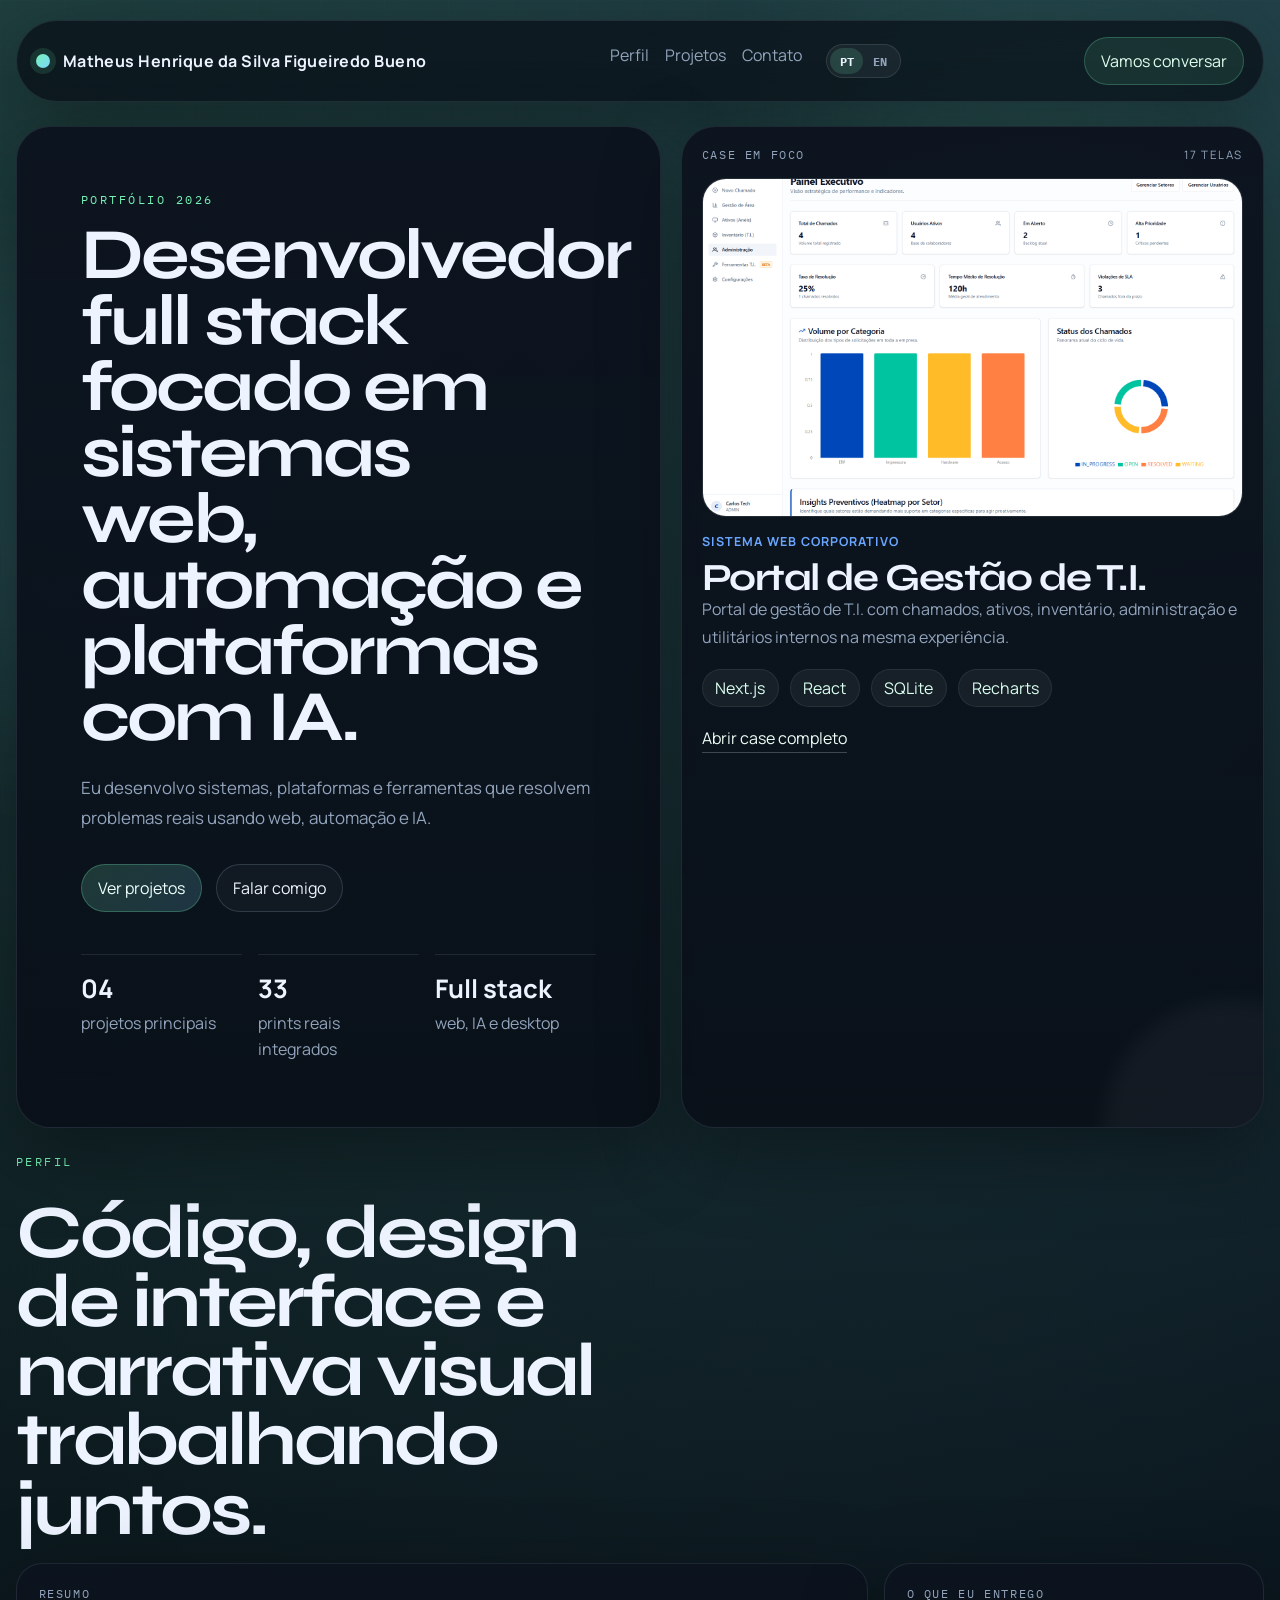
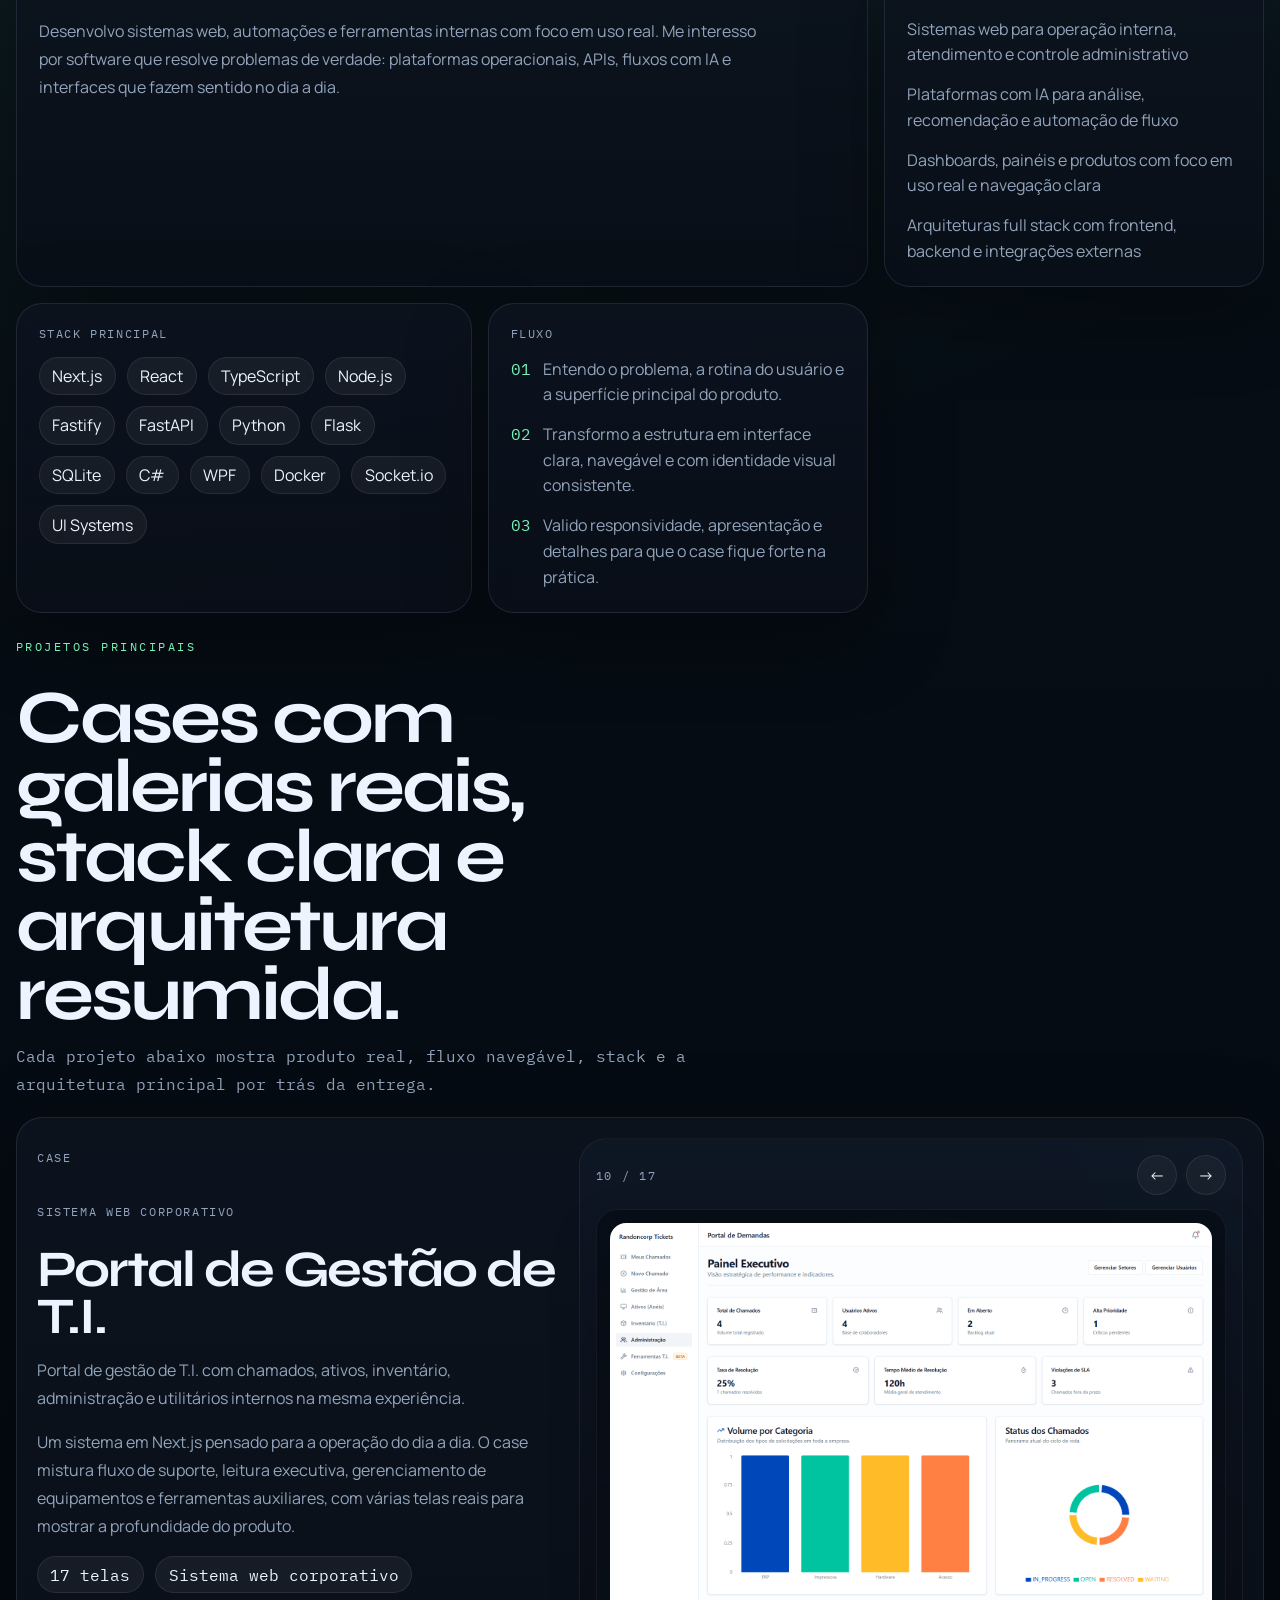
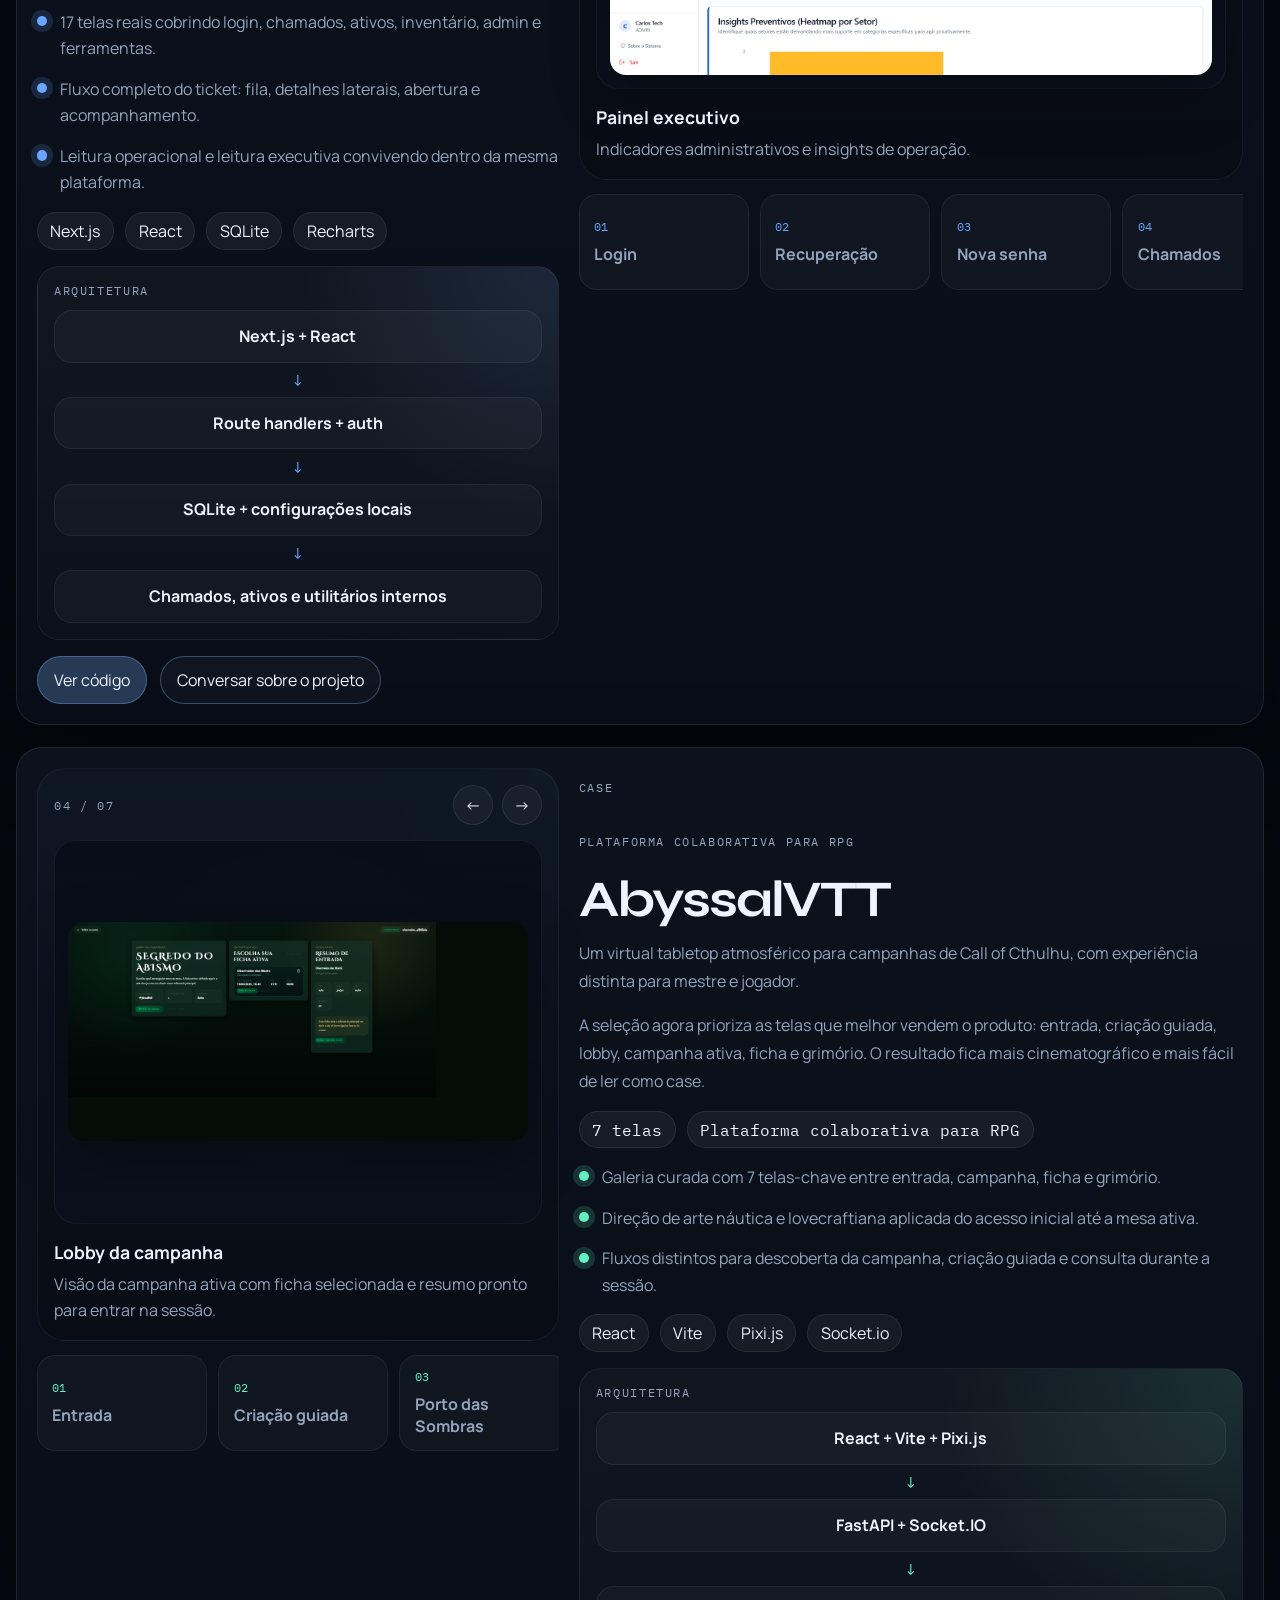
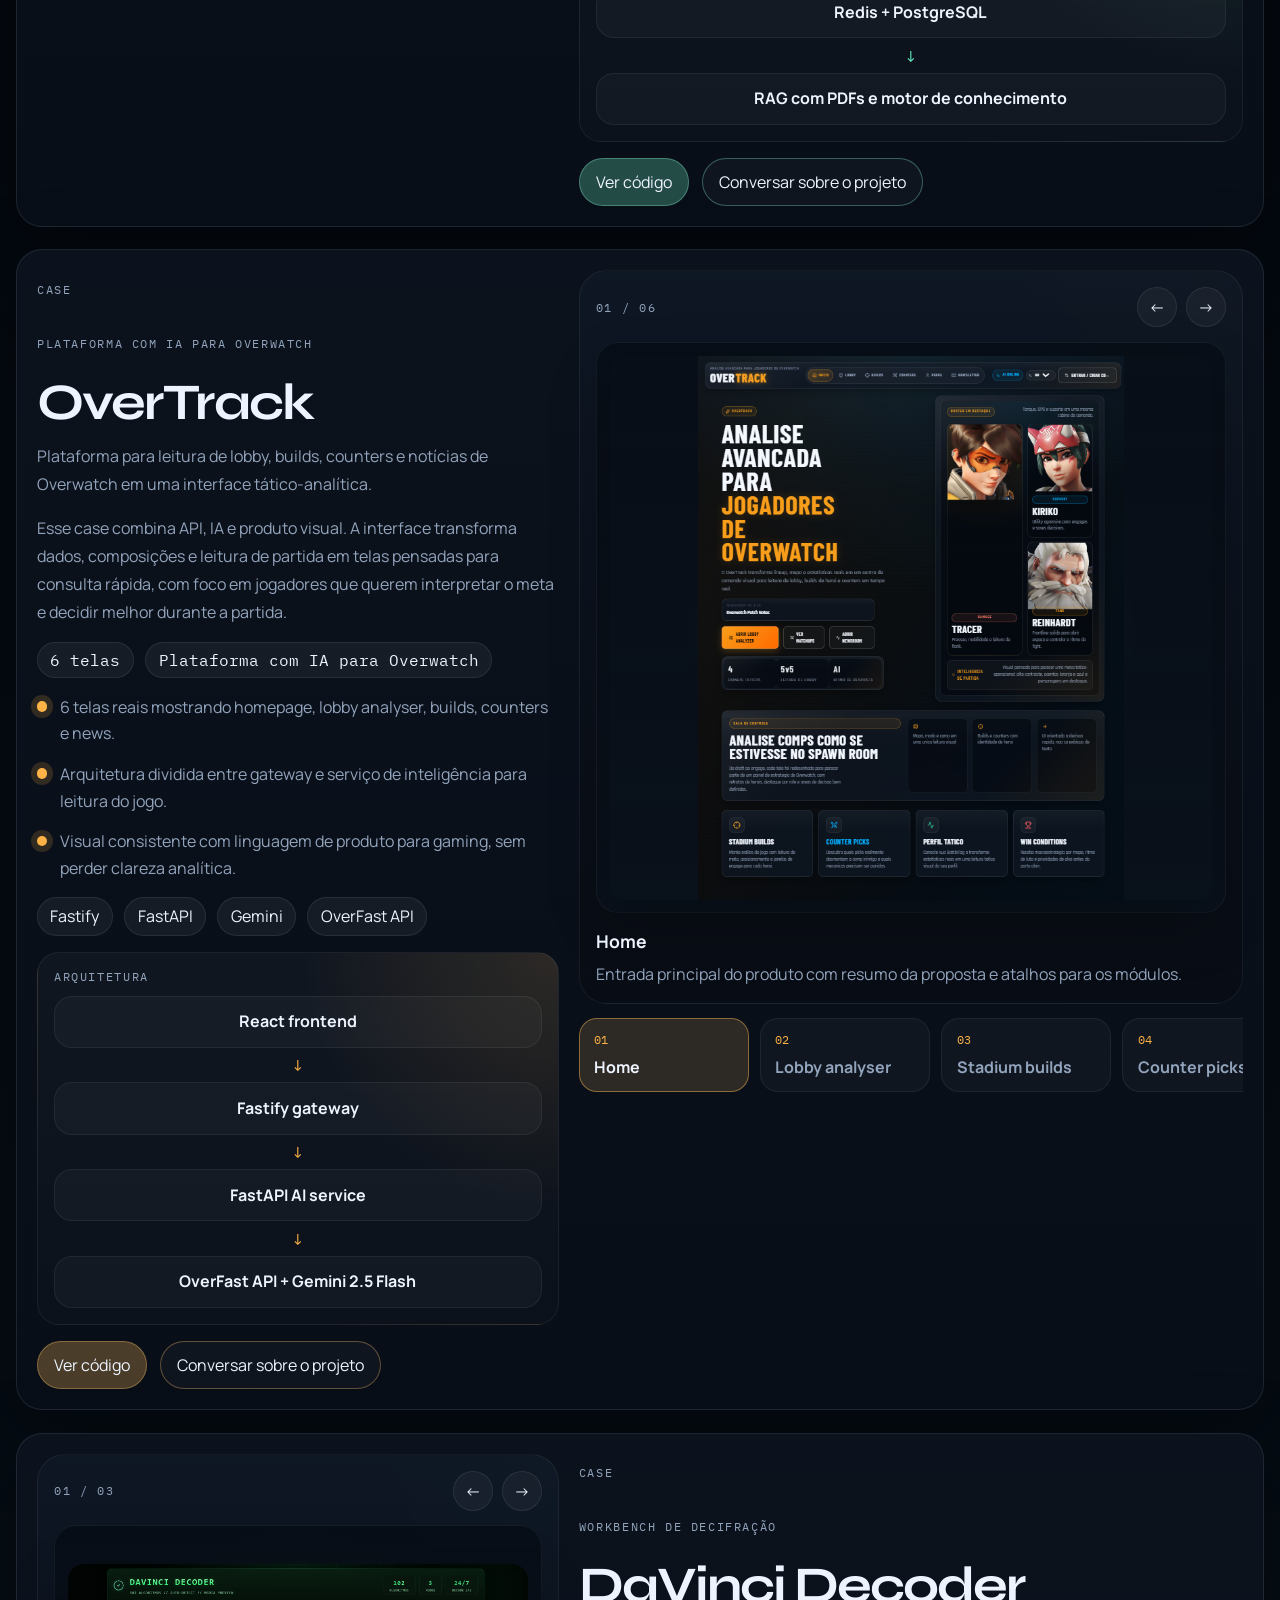
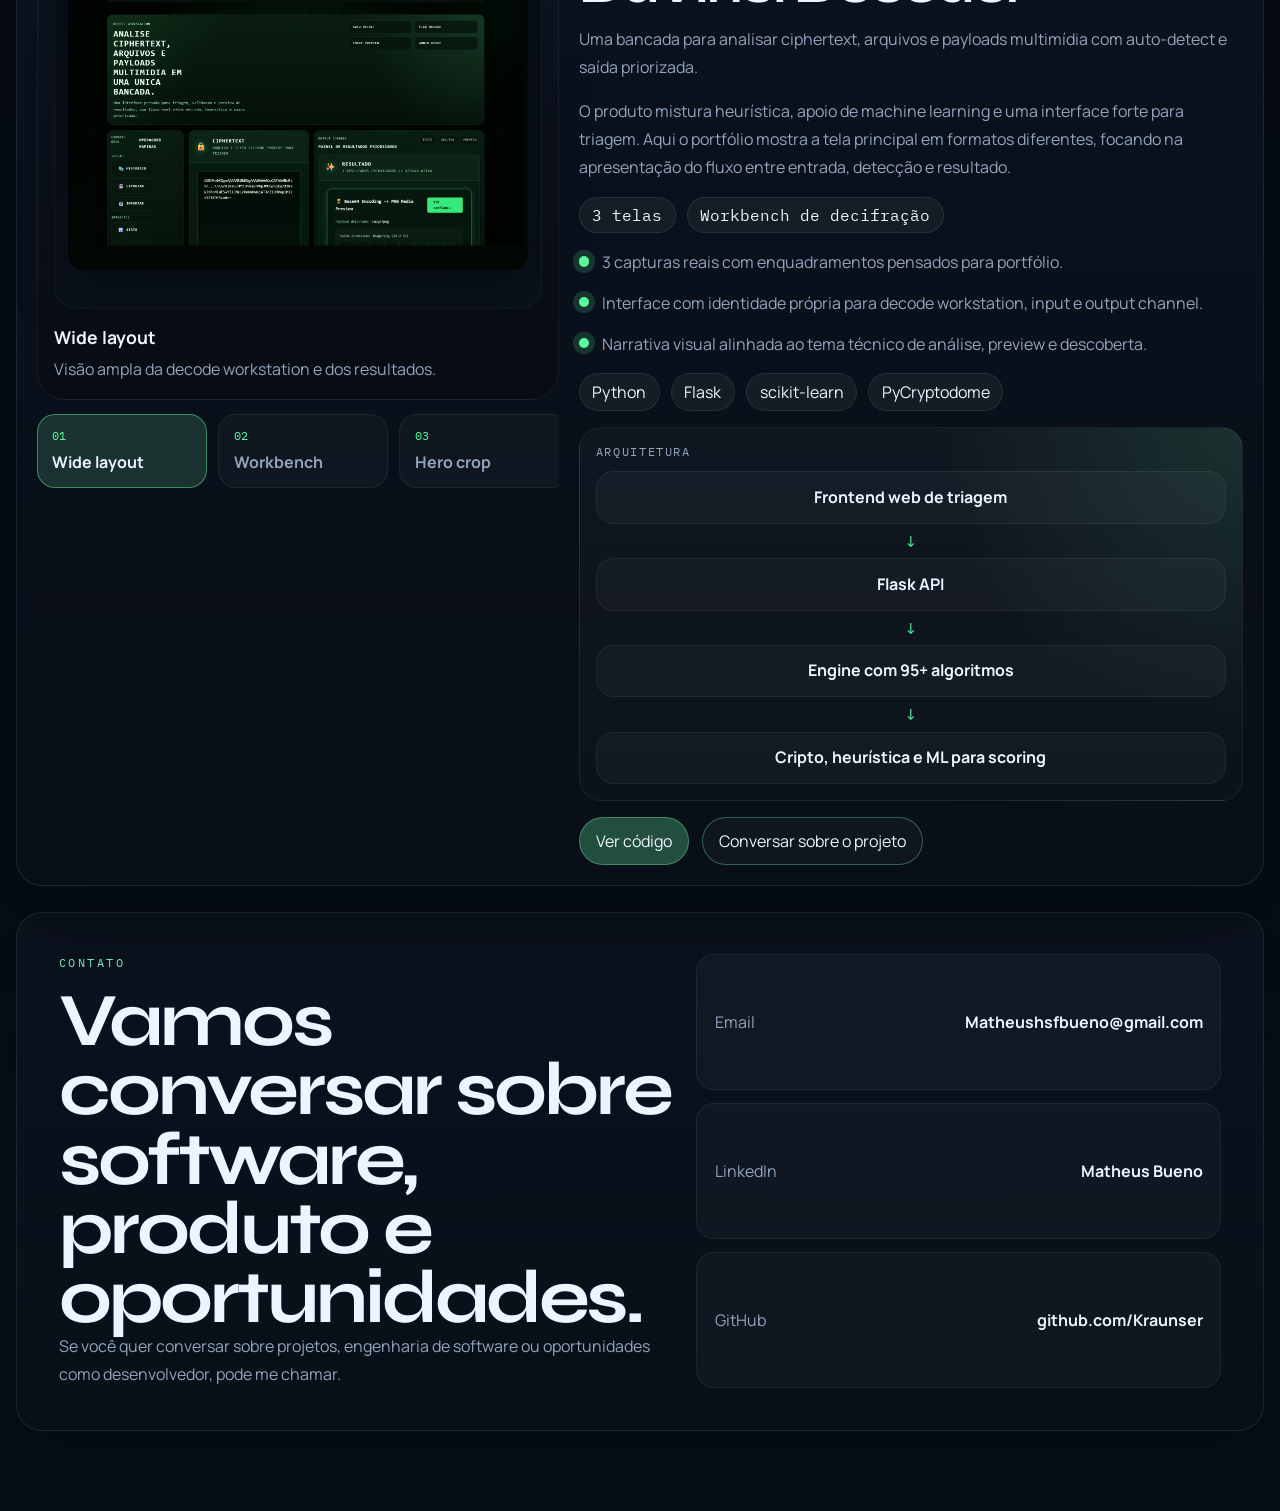
==== Portfólio_Matheus_Bueno.html @ 15218999 "Remove extra profile intro copy" ====
<!DOCTYPE html>
<html lang="pt-BR">

<head>
  <meta charset="UTF-8" />
  <meta name="viewport" content="width=device-width, initial-scale=1.0" />
  <title>Portfólio | Matheus Henrique da Silva Figueiredo Bueno</title>
  <meta name="description"
    content="Portfólio com projetos reais, galerias de produto e experiências em web, IA e desktop." />
  <link rel="icon" type="image/svg+xml" href="./favicon.svg" />
  <link rel="preconnect" href="https://fonts.googleapis.com" />
  <link rel="preconnect" href="https://fonts.gstatic.com" crossorigin />
  <link
    href="https://fonts.googleapis.com/css2?family=IBM+Plex+Mono:wght@400;500&family=Manrope:wght@400;500;600;700;800&family=Syne:wght@500;600;700;800&display=swap"
    rel="stylesheet" />
  <link rel="stylesheet" href="./styles.css" />
</head>

<body>
  <div class="bg-grid" aria-hidden="true"></div>
  <div class="glow glow-a" aria-hidden="true"></div>
  <div class="glow glow-b" aria-hidden="true"></div>

  <div class="page-shell">
    <header class="topbar">
      <a class="brand" href="#home">
        <span class="brand-dot"></span>
        <span data-field="name">Matheus Henrique da Silva Figueiredo Bueno</span>
      </a>

      <nav class="nav">
        <a href="#sobre" data-i18n="navProfile">Perfil</a>
        <a href="#projetos" data-i18n="navProjects">Projetos</a>
        <a href="#contato" data-i18n="navContact">Contato</a>
        <div class="lang-toggle">
          <button class="lang-btn is-active" data-lang="pt" onclick="setLanguage('pt')">PT</button>
          <button class="lang-btn" data-lang="en" onclick="setLanguage('en')">EN</button>
        </div>
      </nav>

      <a class="nav-cta" href="#contato" data-i18n="navCta">Vamos conversar</a>
    </header>

    <main id="home">
      <section class="hero">
        <div class="hero-copy reveal reveal-delay-1">
          <p class="eyebrow" data-i18n="heroEyebrow">Portfólio 2026</p>
          <h1 data-field="heroTitle">Desenvolvedor full stack focado em sistemas web, automação e plataformas com IA.</h1>
          <p class="hero-text" data-field="headline">
            Eu desenvolvo sistemas, plataformas e ferramentas que resolvem
            problemas reais usando web, automação e IA.
          </p>

          <div class="hero-actions">
            <a class="button button-primary" href="#projetos" data-i18n="btnViewProjects">Ver projetos</a>
            <a class="button button-secondary" href="#contato" data-i18n="btnContact">Falar comigo</a>
          </div>

          <ul class="hero-metrics" id="hero-metrics"></ul>
        </div>

        <aside class="hero-spotlight reveal reveal-delay-2" id="hero-spotlight">
          <div class="spotlight-head">
            <span class="spotlight-label" data-i18n="spotlightCase">Case em foco</span>
            <span class="spotlight-count" id="featured-count">00 telas</span>
          </div>

          <div class="spotlight-frame">
            <img id="featured-image" src="./assets/gestao-ti/10-admin-dashboard.png"
              alt="Preview do projeto em destaque" />
          </div>

          <p class="spotlight-category" id="featured-category">Sistema web</p>
          <h2 id="featured-title" data-i18n="featuredProject">Projeto em destaque</h2>
          <p class="spotlight-text" id="featured-description">
            Descrição do projeto em destaque.
          </p>

          <div class="featured-tags" id="featured-tags"></div>

          <a class="inline-link" id="featured-link" href="#projetos" data-i18n="openCase">
            Abrir case completo
          </a>
        </aside>
      </section>

      <section class="section" id="sobre">
        <div class="section-heading">
          <p class="eyebrow" data-i18n="profileEyebrow">Perfil</p>
          <h2 data-i18n="profileTitle">Código, design de interface e narrativa visual trabalhando juntos.</h2>
        </div>

        <div class="bento-grid">
          <article class="bento-card bento-story">
            <span class="bento-label" data-i18n="bentoSummary">Resumo</span>
            <p class="bento-text" data-field="about">
              Atuo entre desenvolvimento, design de interface e automação para
              transformar projetos em entregas mais sólidas e mais
              apresentáveis.
            </p>
          </article>

          <article class="bento-card">
            <span class="bento-label" data-i18n="bentoDeliver">O que eu entrego</span>
            <ul class="bento-list" id="services-list"></ul>
          </article>

          <article class="bento-card">
            <span class="bento-label" data-i18n="bentoStack">Stack principal</span>
            <div class="chip-cloud" id="skills-list"></div>
          </article>

          <article class="bento-card">
            <span class="bento-label" data-i18n="bentoFlow">Fluxo</span>
            <ol class="workflow-list" id="workflow-list"></ol>
          </article>
        </div>
      </section>

      <section class="section" id="projetos">
        <div class="section-heading">
          <p class="eyebrow" data-i18n="projectsEyebrow">Projetos principais</p>
          <h2 data-i18n="projectsTitle">Cases com galerias reais, stack clara e arquitetura resumida.</h2>
          <p class="section-intro" data-i18n="projectsIntro">
            Cada projeto abaixo mostra produto real, fluxo navegável, stack e
            a arquitetura principal por trás da entrega.
          </p>
        </div>

        <div class="case-list" id="case-studies"></div>
      </section>

      <section class="section" id="contato">
        <div class="contact-panel">
          <div class="contact-copy">
            <p class="eyebrow" data-i18n="contactEyebrow">Contato</p>
            <h2 data-i18n="contactTitle">Vamos conversar sobre software, produto e oportunidades.</h2>
            <p class="contact-text" data-i18n="contactIntro">
              Se você quer conversar sobre projetos, engenharia de software ou
              oportunidades como desenvolvedor, pode me chamar.
            </p>
          </div>

          <div class="contact-links" id="contact-list"></div>
        </div>
      </section>
    </main>
  </div>

  <script src="./script.js"></script>
</body>

</html>
---- styles.css ----
:root {
  --bg: #07111a;
  --surface: rgba(11, 18, 28, 0.84);
  --surface-strong: rgba(14, 24, 36, 0.96);
  --line: rgba(153, 176, 204, 0.14);
  --line-strong: rgba(153, 176, 204, 0.22);
  --text: #edf4ff;
  --muted: #92a4bc;
  --accent: #77f2b6;
  --accent-2: #7ad6ff;
  --shadow: 0 24px 80px rgba(0, 0, 0, 0.34);
  --radius-xl: 34px;
  --radius-lg: 26px;
}

* {
  box-sizing: border-box;
}

html {
  scroll-behavior: smooth;
}

body {
  margin: 0;
  min-height: 100vh;
  background:
    radial-gradient(circle at top left, rgba(119, 242, 182, 0.16), transparent 28%),
    radial-gradient(circle at 100% 0%, rgba(122, 214, 255, 0.16), transparent 24%),
    linear-gradient(180deg, #07111a 0%, #04080e 54%, #061018 100%);
  color: var(--text);
  font-family: "Manrope", sans-serif;
}

body::before {
  content: "";
  position: fixed;
  inset: 0;
  background:
    linear-gradient(rgba(255, 255, 255, 0.02) 1px, transparent 1px),
    linear-gradient(90deg, rgba(255, 255, 255, 0.02) 1px, transparent 1px);
  background-size: 64px 64px;
  mask-image: linear-gradient(180deg, rgba(0, 0, 0, 0.5), transparent 92%);
  pointer-events: none;
  z-index: 0;
}

.bg-grid,
.glow {
  position: fixed;
  pointer-events: none;
  z-index: 0;
}

.glow {
  width: 26rem;
  height: 26rem;
  filter: blur(90px);
  opacity: 0.4;
}

.glow-a {
  top: 2rem;
  right: 2rem;
  background: rgba(119, 242, 182, 0.28);
}

.glow-b {
  left: -6rem;
  bottom: 12rem;
  background: rgba(122, 214, 255, 0.22);
}

a {
  color: inherit;
  text-decoration: none;
}

button {
  font: inherit;
}

.page-shell {
  position: relative;
  z-index: 1;
  width: min(1280px, calc(100% - 2rem));
  margin: 0 auto;
  padding: 1.25rem 0 5rem;
}

.topbar {
  position: sticky;
  top: 1rem;
  display: flex;
  align-items: center;
  justify-content: space-between;
  gap: 1rem;
  padding: 1rem 1.2rem;
  margin-bottom: 1.5rem;
  border: 1px solid var(--line);
  background: rgba(7, 13, 22, 0.72);
  backdrop-filter: blur(18px);
  border-radius: 999px;
  box-shadow: var(--shadow);
}

.brand {
  display: inline-flex;
  align-items: center;
  gap: 0.8rem;
  font-weight: 700;
  letter-spacing: 0.03em;
}

.brand-dot {
  width: 0.85rem;
  height: 0.85rem;
  border-radius: 999px;
  background: linear-gradient(135deg, var(--accent), var(--accent-2));
  box-shadow: 0 0 0 6px rgba(119, 242, 182, 0.12);
}

.nav {
  display: flex;
  gap: 1rem;
  color: var(--muted);
}

.nav a,
.nav-cta,
.button,
.inline-link,
.gallery-thumb,
.gallery-control,
.case-link {
  transition: transform 180ms ease, border-color 180ms ease, background 180ms ease, color 180ms ease;
}

.nav a:hover,
.nav-cta:hover,
.button:hover,
.inline-link:hover,
.gallery-thumb:hover,
.case-link:hover {
  transform: translateY(-1px);
}

.nav a:hover {
  color: var(--text);
}

.nav-cta,
.button,
.case-link {
  display: inline-flex;
  align-items: center;
  justify-content: center;
  min-height: 3rem;
  padding: 0 1rem;
  border-radius: 999px;
}

.nav-cta {
  border: 1px solid rgba(119, 242, 182, 0.24);
  background: rgba(119, 242, 182, 0.1);
  color: #dfffee;
}

.hero {
  display: grid;
  grid-template-columns: minmax(0, 1.05fr) minmax(320px, 0.95fr);
  gap: 1.25rem;
  align-items: stretch;
}

.hero-copy,
.hero-spotlight,
.bento-card,
.case-study,
.lab-card,
.contact-panel {
  border: 1px solid var(--line);
  background: linear-gradient(180deg, rgba(12, 19, 30, 0.96), rgba(9, 15, 24, 0.92));
  box-shadow: var(--shadow);
}

.hero-copy {
  padding: clamp(2rem, 5vw, 4rem);
  border-radius: var(--radius-xl);
}

.eyebrow,
.bento-label,
.case-kicker,
.spotlight-label,
.section-intro,
.gallery-thumb-index,
.gallery-counter,
.gallery-chip,
.project-meta {
  font-family: "IBM Plex Mono", monospace;
}

.eyebrow {
  margin: 0 0 1rem;
  color: var(--accent);
  font-size: 0.78rem;
  letter-spacing: 0.2em;
  text-transform: uppercase;
}

.hero h1,
.section-heading h2,
.contact-copy h2,
.case-copy h3,
.hero-spotlight h2,
.lab-card h3 {
  margin: 0;
  font-family: "Syne", sans-serif;
  letter-spacing: -0.04em;
  line-height: 0.92;
}

.hero h1 {
  max-width: 12ch;
  font-size: clamp(2.9rem, 5.6vw, 4.6rem);
}

.hero-text,
.section-intro,
.bento-text,
.case-description,
.case-summary,
.lab-card p,
.contact-text,
.spotlight-text {
  color: var(--muted);
  line-height: 1.75;
}

.hero-text {
  max-width: 44rem;
  margin: 1.4rem 0 0;
  font-size: 1.06rem;
}

.hero-actions {
  display: flex;
  flex-wrap: wrap;
  gap: 0.9rem;
  margin-top: 2rem;
}

.button-primary {
  background: linear-gradient(135deg, rgba(119, 242, 182, 0.18), rgba(122, 214, 255, 0.18));
  border: 1px solid rgba(119, 242, 182, 0.26);
  color: #effffc;
}

.button-secondary {
  border: 1px solid var(--line-strong);
  background: rgba(255, 255, 255, 0.03);
  color: var(--text);
}

.hero-metrics {
  display: grid;
  grid-template-columns: repeat(3, minmax(0, 1fr));
  gap: 1rem;
  list-style: none;
  margin: 2.6rem 0 0;
  padding: 0;
}

.hero-metrics li {
  padding: 1rem 0 0;
  border-top: 1px solid var(--line);
}

.hero-metrics strong {
  display: block;
  margin-bottom: 0.35rem;
  font-size: 1.6rem;
}

.hero-metrics span {
  color: var(--muted);
  line-height: 1.6;
}

.hero-spotlight {
  position: relative;
  overflow: hidden;
  padding: 1.25rem;
  border-radius: var(--radius-xl);
  --project-accent: var(--accent);
}

.hero-spotlight::after {
  content: "";
  position: absolute;
  inset: auto -6rem -8rem auto;
  width: 16rem;
  height: 16rem;
  border-radius: 50%;
  background: rgba(255, 255, 255, 0.04);
  filter: blur(10px);
  pointer-events: none;
}

.spotlight-head,
.gallery-toolbar {
  display: flex;
  justify-content: space-between;
  gap: 1rem;
  align-items: center;
}

.spotlight-head {
  margin-bottom: 1rem;
}

.spotlight-label,
.spotlight-count,
.bento-label,
.case-kicker,
.gallery-counter,
.project-meta {
  color: var(--muted);
  font-size: 0.72rem;
  letter-spacing: 0.14em;
  text-transform: uppercase;
}

.spotlight-frame,
.lab-media {
  overflow: hidden;
  border-radius: 24px;
  border: 1px solid rgba(255, 255, 255, 0.08);
  background: rgba(255, 255, 255, 0.03);
}

.spotlight-frame img,
.lab-media img {
  display: block;
  width: 100%;
}

.spotlight-frame img {
  aspect-ratio: 16 / 10;
  object-fit: cover;
}

.spotlight-category {
  margin: 1rem 0 0.6rem;
  color: var(--project-accent);
  font-size: 0.78rem;
  font-weight: 700;
  text-transform: uppercase;
  letter-spacing: 0.08em;
}

.hero-spotlight h2 {
  font-size: clamp(1.9rem, 3vw, 3rem);
}

.spotlight-text,
.contact-text,
.section-intro,
.case-summary,
.case-description {
  margin: 0;
}

.featured-tags,
.chip-cloud,
.case-meta-row {
  display: flex;
  flex-wrap: wrap;
  gap: 0.7rem;
}

.featured-tags {
  margin-top: 1.1rem;
}

.tag,
.chip,
.gallery-chip {
  display: inline-flex;
  align-items: center;
  min-height: 2rem;
  padding: 0.45rem 0.78rem;
  border-radius: 999px;
  border: 1px solid rgba(255, 255, 255, 0.08);
  background: rgba(255, 255, 255, 0.05);
}

.tag {
  color: #d9fff0;
}

.chip,
.gallery-chip {
  color: var(--text);
}

.inline-link {
  display: inline-flex;
  margin-top: 1.25rem;
  color: #ecfff7;
  border-bottom: 1px solid rgba(255, 255, 255, 0.22);
  padding-bottom: 0.18rem;
}

.section {
  margin-top: 1.6rem;
}

.section-heading {
  display: grid;
  gap: 0.8rem;
  margin-bottom: 1.2rem;
}

.section-heading h2,
.contact-copy h2 {
  max-width: 12ch;
  font-size: clamp(2.6rem, 6vw, 4.7rem);
}

.section-intro {
  max-width: 48rem;
}

.bento-grid {
  display: grid;
  grid-template-columns: 1.2fr 1fr 1fr;
  gap: 1rem;
}

.bento-card,
.case-study,
.lab-card,
.contact-panel {
  border-radius: var(--radius-lg);
}

.bento-card {
  padding: 1.35rem;
}

.bento-story {
  grid-column: span 2;
}

.bento-label {
  display: block;
  margin-bottom: 1rem;
}

.bento-text {
  max-width: 46rem;
}

.bento-list,
.workflow-list,
.case-highlights {
  margin: 0;
  padding: 0;
  list-style: none;
}

.bento-list,
.workflow-list {
  display: grid;
  gap: 0.9rem;
}

.bento-list li,
.workflow-list li {
  color: var(--muted);
  line-height: 1.6;
}

.workflow-list {
  counter-reset: flow;
}

.workflow-list li {
  display: grid;
  grid-template-columns: auto 1fr;
  gap: 0.8rem;
}

.workflow-list li::before {
  counter-increment: flow;
  content: "0" counter(flow);
  color: var(--accent);
  font-family: "IBM Plex Mono", monospace;
}

.case-list {
  display: grid;
  gap: 1.4rem;
}

.case-study {
  display: grid;
  grid-template-columns: minmax(0, 0.88fr) minmax(0, 1.12fr);
  gap: 1.25rem;
  padding: 1.25rem;
  --project-accent: var(--accent);
}

.case-study.is-inverted .case-copy {
  order: 2;
}

.case-study.is-inverted .gallery-shell {
  order: 1;
}

.case-copy {
  display: flex;
  flex-direction: column;
  gap: 1rem;
  min-width: 0;
}

.case-copy h3 {
  font-size: clamp(2rem, 4vw, 3.2rem);
}

.case-highlights {
  display: grid;
  gap: 0.9rem;
}

.case-highlights li {
  display: grid;
  grid-template-columns: auto 1fr;
  gap: 0.8rem;
  color: var(--muted);
  line-height: 1.65;
}

.case-highlights li::before {
  content: "";
  width: 0.65rem;
  height: 0.65rem;
  margin-top: 0.45rem;
  border-radius: 999px;
  background: var(--project-accent);
  box-shadow: 0 0 0 6px color-mix(in srgb, var(--project-accent) 16%, transparent);
}

.case-actions {
  display: flex;
  flex-wrap: wrap;
  gap: 0.8rem;
  margin-top: auto;
}

.case-link {
  border: 1px solid color-mix(in srgb, var(--project-accent) 26%, rgba(255, 255, 255, 0.1));
  color: var(--text);
}

.case-link-primary {
  background: color-mix(in srgb, var(--project-accent) 24%, rgba(255, 255, 255, 0.04));
}

.case-link-secondary {
  background: rgba(255, 255, 255, 0.03);
}

.architecture-block {
  display: grid;
  gap: 0.75rem;
  padding: 1rem;
  border-radius: 22px;
  border: 1px solid rgba(255, 255, 255, 0.06);
  background:
    linear-gradient(180deg, rgba(255, 255, 255, 0.03), rgba(255, 255, 255, 0.015)),
    radial-gradient(circle at top right, color-mix(in srgb, var(--project-accent) 12%, transparent), transparent 40%);
}

.architecture-label {
  margin: 0;
  color: var(--muted);
  font-family: "IBM Plex Mono", monospace;
  font-size: 0.72rem;
  letter-spacing: 0.14em;
  text-transform: uppercase;
}

.architecture-flow {
  display: grid;
  gap: 0.45rem;
}

.architecture-node,
.architecture-arrow {
  display: flex;
  align-items: center;
  justify-content: center;
}

.architecture-node {
  min-height: 3.25rem;
  padding: 0.85rem 1rem;
  border-radius: 18px;
  border: 1px solid rgba(255, 255, 255, 0.06);
  background: rgba(255, 255, 255, 0.03);
  text-align: center;
  font-weight: 700;
  line-height: 1.45;
}

.architecture-arrow {
  color: var(--project-accent);
  font-family: "IBM Plex Mono", monospace;
  font-size: 1rem;
}

.gallery-stage {
  padding: 1rem;
  border-radius: 28px;
  border: 1px solid rgba(255, 255, 255, 0.06);
  background:
    linear-gradient(180deg, rgba(15, 24, 37, 0.95), rgba(8, 12, 20, 0.98)),
    radial-gradient(circle at top right, color-mix(in srgb, var(--project-accent) 14%, transparent), transparent 30%);
}

.gallery-controls {
  display: inline-flex;
  gap: 0.55rem;
}

.gallery-control {
  display: inline-flex;
  align-items: center;
  justify-content: center;
  width: 2.5rem;
  height: 2.5rem;
  border: 1px solid rgba(255, 255, 255, 0.08);
  border-radius: 999px;
  background: rgba(255, 255, 255, 0.04);
  color: var(--text);
  cursor: pointer;
}

.gallery-toolbar {
  margin-bottom: 0.9rem;
}

.gallery-canvas {
  display: flex;
  align-items: center;
  justify-content: center;
  min-height: 24rem;
  padding: 0.8rem;
  border-radius: 22px;
  border: 1px solid rgba(255, 255, 255, 0.05);
  background:
    linear-gradient(180deg, rgba(6, 12, 20, 0.72), rgba(10, 18, 28, 0.9)),
    radial-gradient(circle at center, rgba(255, 255, 255, 0.04), transparent 70%);
}

.gallery-image {
  width: 100%;
  max-height: 34rem;
  object-fit: contain;
  border-radius: 16px;
  box-shadow: 0 20px 60px rgba(0, 0, 0, 0.26);
}

.gallery-caption {
  display: grid;
  gap: 0.45rem;
  padding-top: 1rem;
}

.gallery-title {
  font-size: 1.1rem;
}

.gallery-note {
  margin: 0;
  color: var(--muted);
  line-height: 1.65;
}

.gallery-strip {
  display: flex;
  gap: 0.7rem;
  overflow-x: auto;
  padding-top: 0.9rem;
  scrollbar-width: thin;
  scrollbar-color: rgba(255, 255, 255, 0.22) transparent;
}

.gallery-strip::-webkit-scrollbar {
  height: 8px;
}

.gallery-strip::-webkit-scrollbar-thumb {
  background: rgba(255, 255, 255, 0.2);
  border-radius: 999px;
}

.gallery-thumb {
  min-width: 170px;
  padding: 0.8rem 0.9rem;
  border-radius: 18px;
  border: 1px solid rgba(255, 255, 255, 0.06);
  background: rgba(255, 255, 255, 0.03);
  color: var(--muted);
  text-align: left;
  cursor: pointer;
}

.gallery-thumb.is-active {
  border-color: color-mix(in srgb, var(--project-accent) 40%, rgba(255, 255, 255, 0.08));
  background: color-mix(in srgb, var(--project-accent) 12%, rgba(255, 255, 255, 0.03));
  color: var(--text);
}

.gallery-thumb-index {
  display: block;
  margin-bottom: 0.55rem;
  color: var(--project-accent);
  font-size: 0.72rem;
}

.gallery-thumb-label {
  display: block;
  font-weight: 700;
  line-height: 1.4;
}

.lab-grid {
  display: grid;
  grid-template-columns: minmax(0, 1fr);
  gap: 1rem;
}

.lab-card {
  display: grid;
  gap: 1rem;
  padding: 1.15rem;
  --project-accent: var(--accent);
}

.lab-media img {
  aspect-ratio: 16 / 9;
  object-fit: cover;
}

.lab-card h3 {
  font-size: 1.8rem;
}

.lab-card p {
  margin: 0;
}

.contact-panel {
  display: grid;
  grid-template-columns: minmax(0, 1fr) minmax(300px, 0.85fr);
  gap: 1.2rem;
  padding: clamp(1.4rem, 4vw, 2.6rem);
}

.contact-links {
  display: grid;
  gap: 0.8rem;
}

.contact-link {
  display: flex;
  justify-content: space-between;
  gap: 1rem;
  align-items: center;
  padding: 1rem 1.1rem;
  border-radius: 18px;
  border: 1px solid rgba(255, 255, 255, 0.06);
  background: rgba(255, 255, 255, 0.03);
}

.contact-link span {
  color: var(--muted);
}

.reveal {
  opacity: 0;
  transform: translateY(26px);
  animation: reveal-up 720ms ease forwards;
}

.reveal-delay-1 {
  animation-delay: 80ms;
}

.reveal-delay-2 {
  animation-delay: 160ms;
}

.reveal-delay-3 {
  animation-delay: 240ms;
}

@keyframes reveal-up {
  to {
    opacity: 1;
    transform: translateY(0);
  }
}

@media (max-width: 1120px) {
  .hero,
  .case-study,
  .contact-panel {
    grid-template-columns: 1fr;
  }

  .case-study.is-inverted .case-copy,
  .case-study.is-inverted .gallery-shell {
    order: initial;
  }

  .bento-grid {
    grid-template-columns: 1fr 1fr;
  }

  .bento-story {
    grid-column: span 2;
  }

  .lab-grid {
    grid-template-columns: 1fr;
  }
}

@media (max-width: 760px) {
  .page-shell {
    width: min(100% - 1rem, 1280px);
  }

  .topbar {
    position: static;
    flex-direction: column;
    align-items: flex-start;
    border-radius: 28px;
  }

  .nav {
    flex-wrap: wrap;
  }

  .nav-cta {
    width: 100%;
  }

  .hero h1 {
    font-size: clamp(2rem, 12.5vw, 4.8rem);
  }

  .hero-metrics,
  .bento-grid {
    grid-template-columns: 1fr;
  }

  .bento-story {
    grid-column: span 1;
  }

  .section-heading h2,
  .contact-copy h2 {
    max-width: 100%;
  }

  .gallery-canvas {
    min-height: 18rem;
  }

  .gallery-thumb {
    min-width: 150px;
  }
}

.lang-toggle {
  display: inline-flex;
  align-items: center;
  background: rgba(255, 255, 255, 0.05);
  border-radius: 999px;
  padding: 0.2rem;
  border: 1px solid rgba(255, 255, 255, 0.1);
  margin-left: 0.5rem;
}

.lang-btn {
  background: transparent;
  color: var(--muted);
  border: none;
  border-radius: 999px;
  padding: 0.35rem 0.6rem;
  font-size: 0.75rem;
  font-weight: 700;
  cursor: pointer;
  transition: all 180ms ease;
  font-family: "IBM Plex Mono", monospace;
}

.lang-btn.is-active {
  background: color-mix(in srgb, var(--accent) 15%, transparent);
  color: var(--text);
}

.lang-btn:hover:not(.is-active) {
  color: #fff;
}
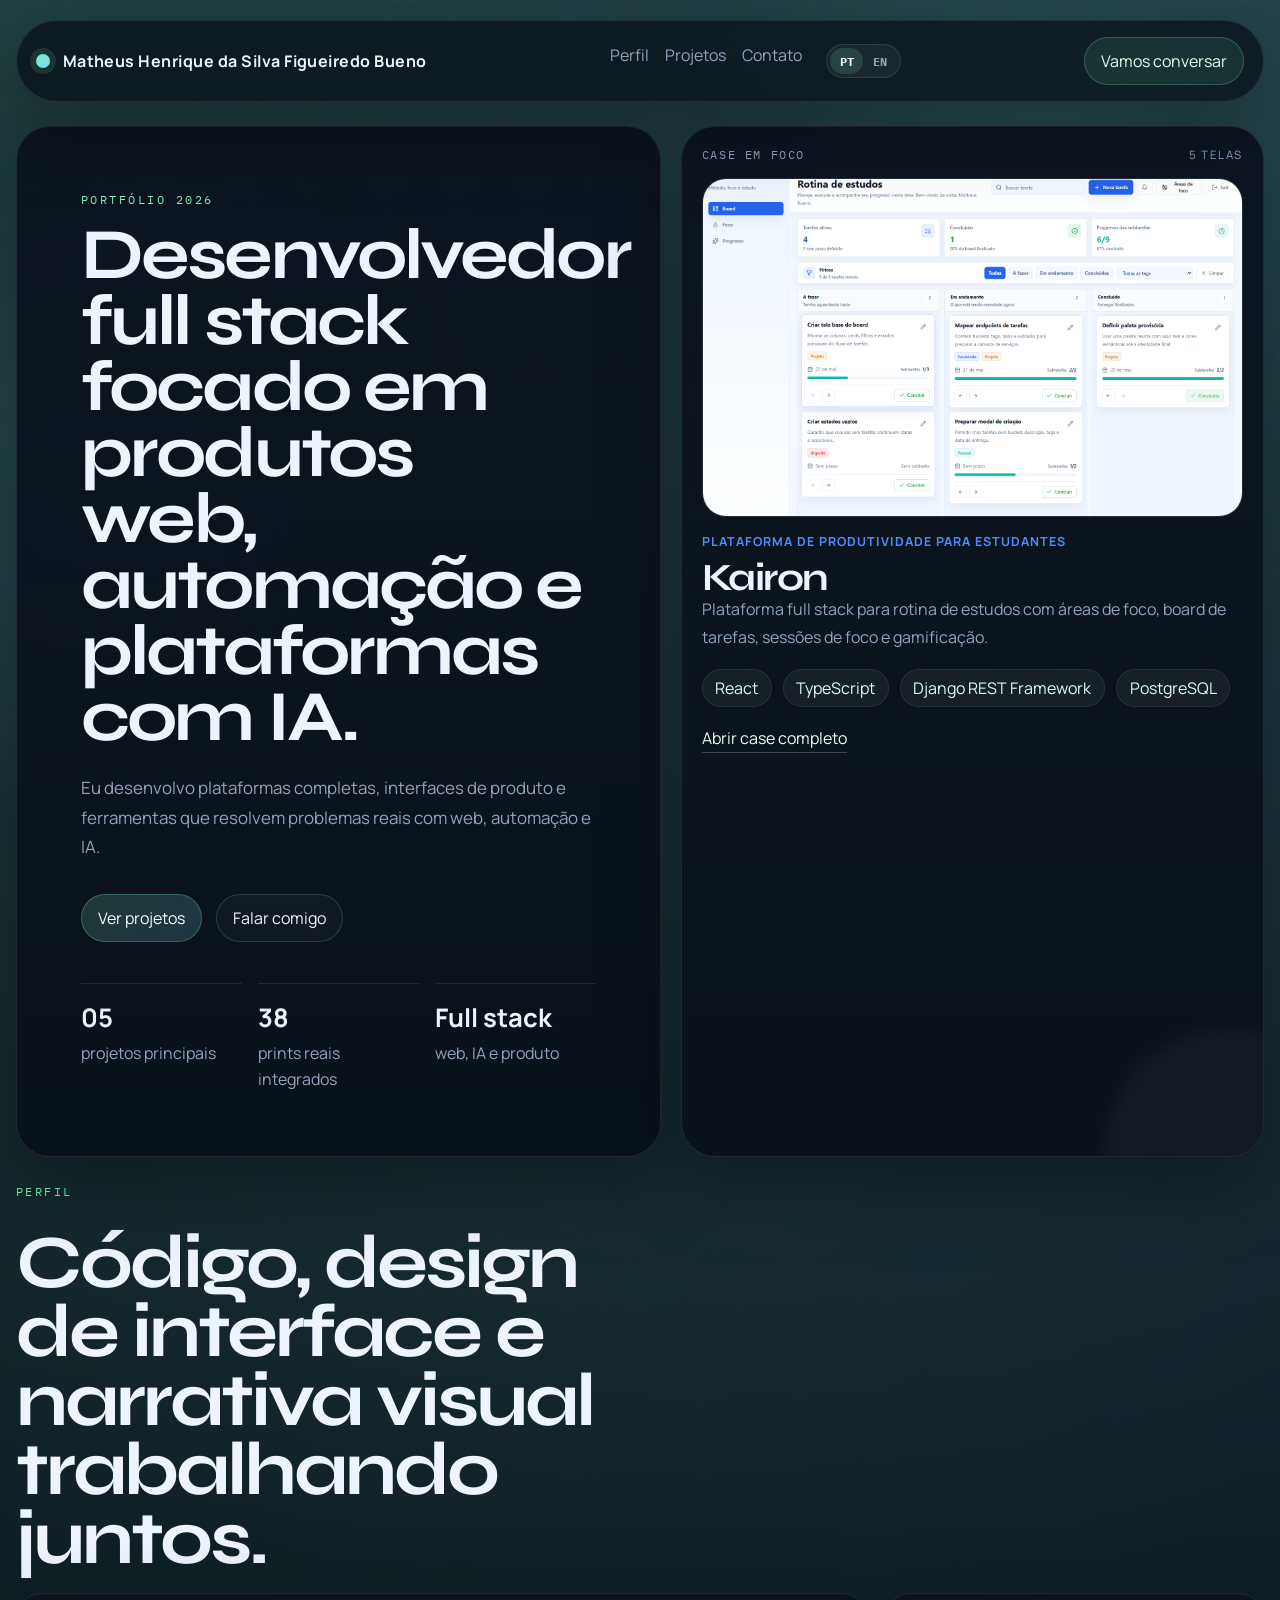
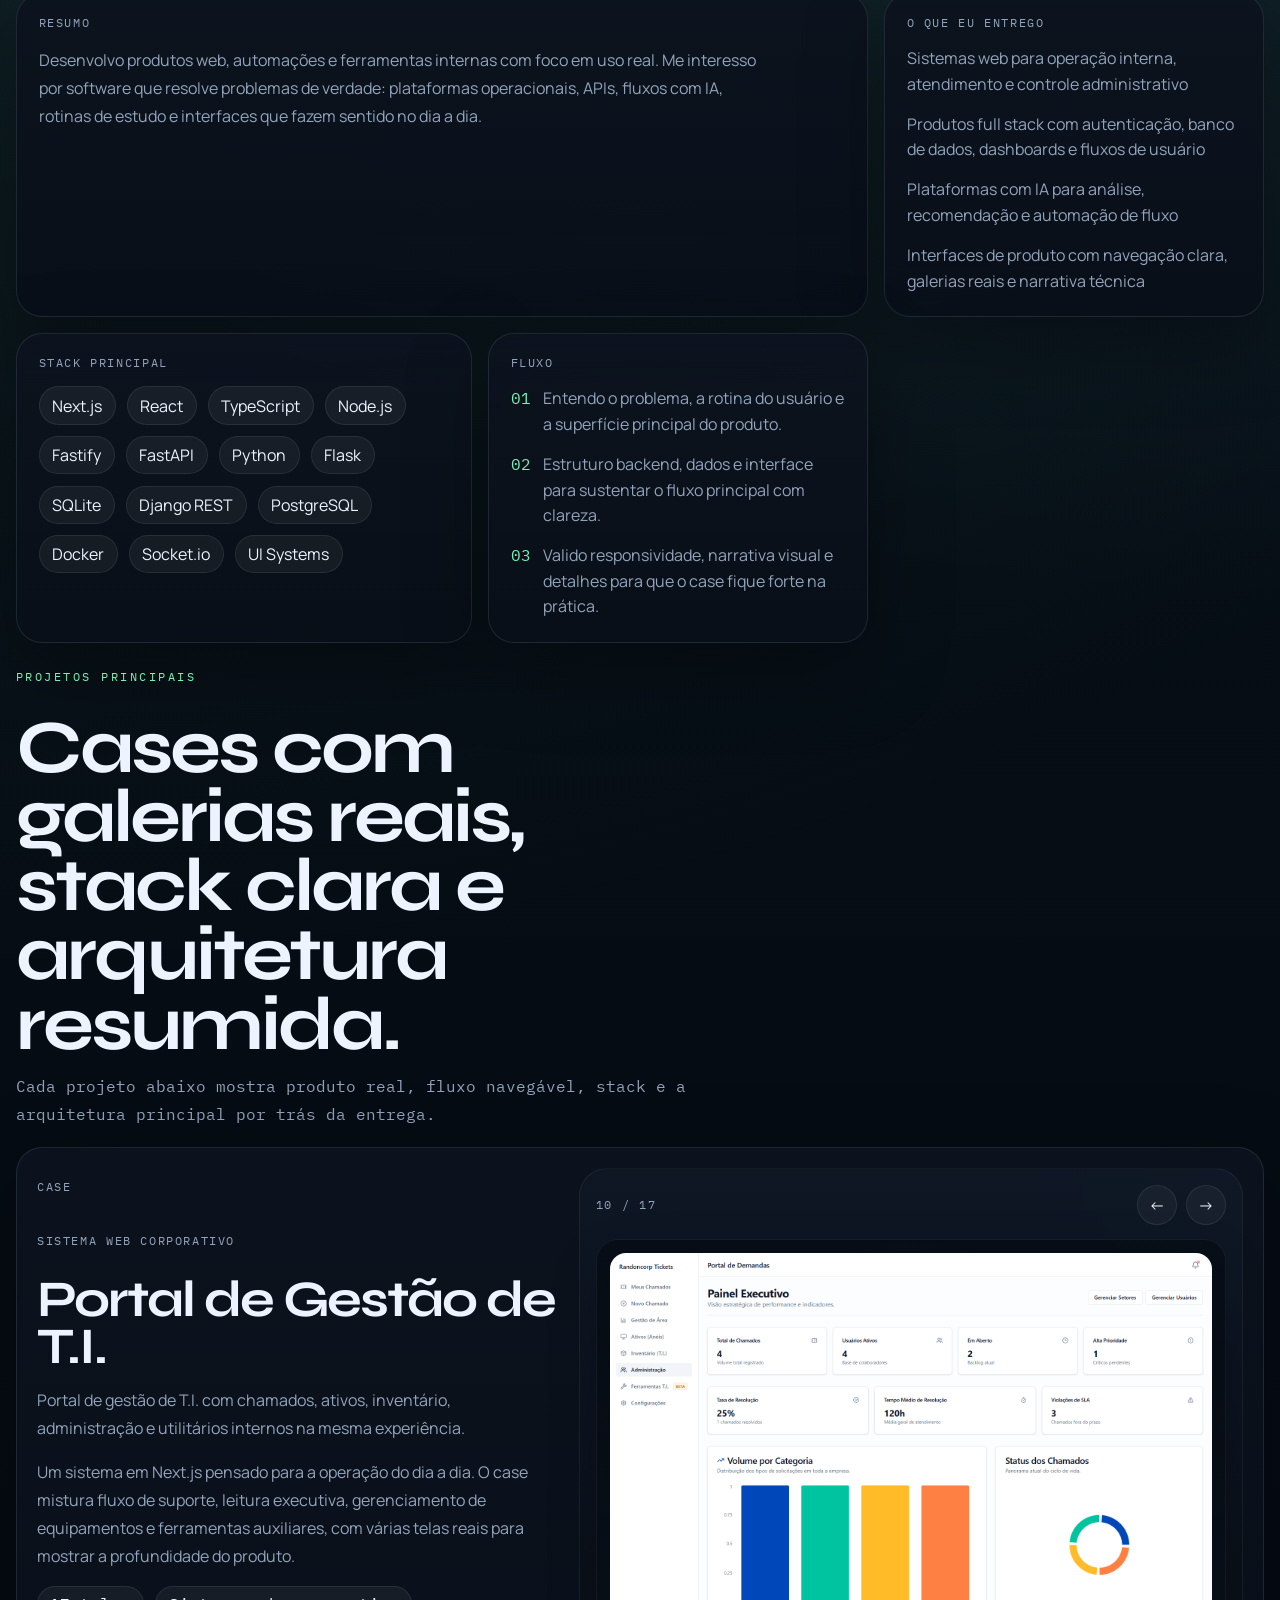
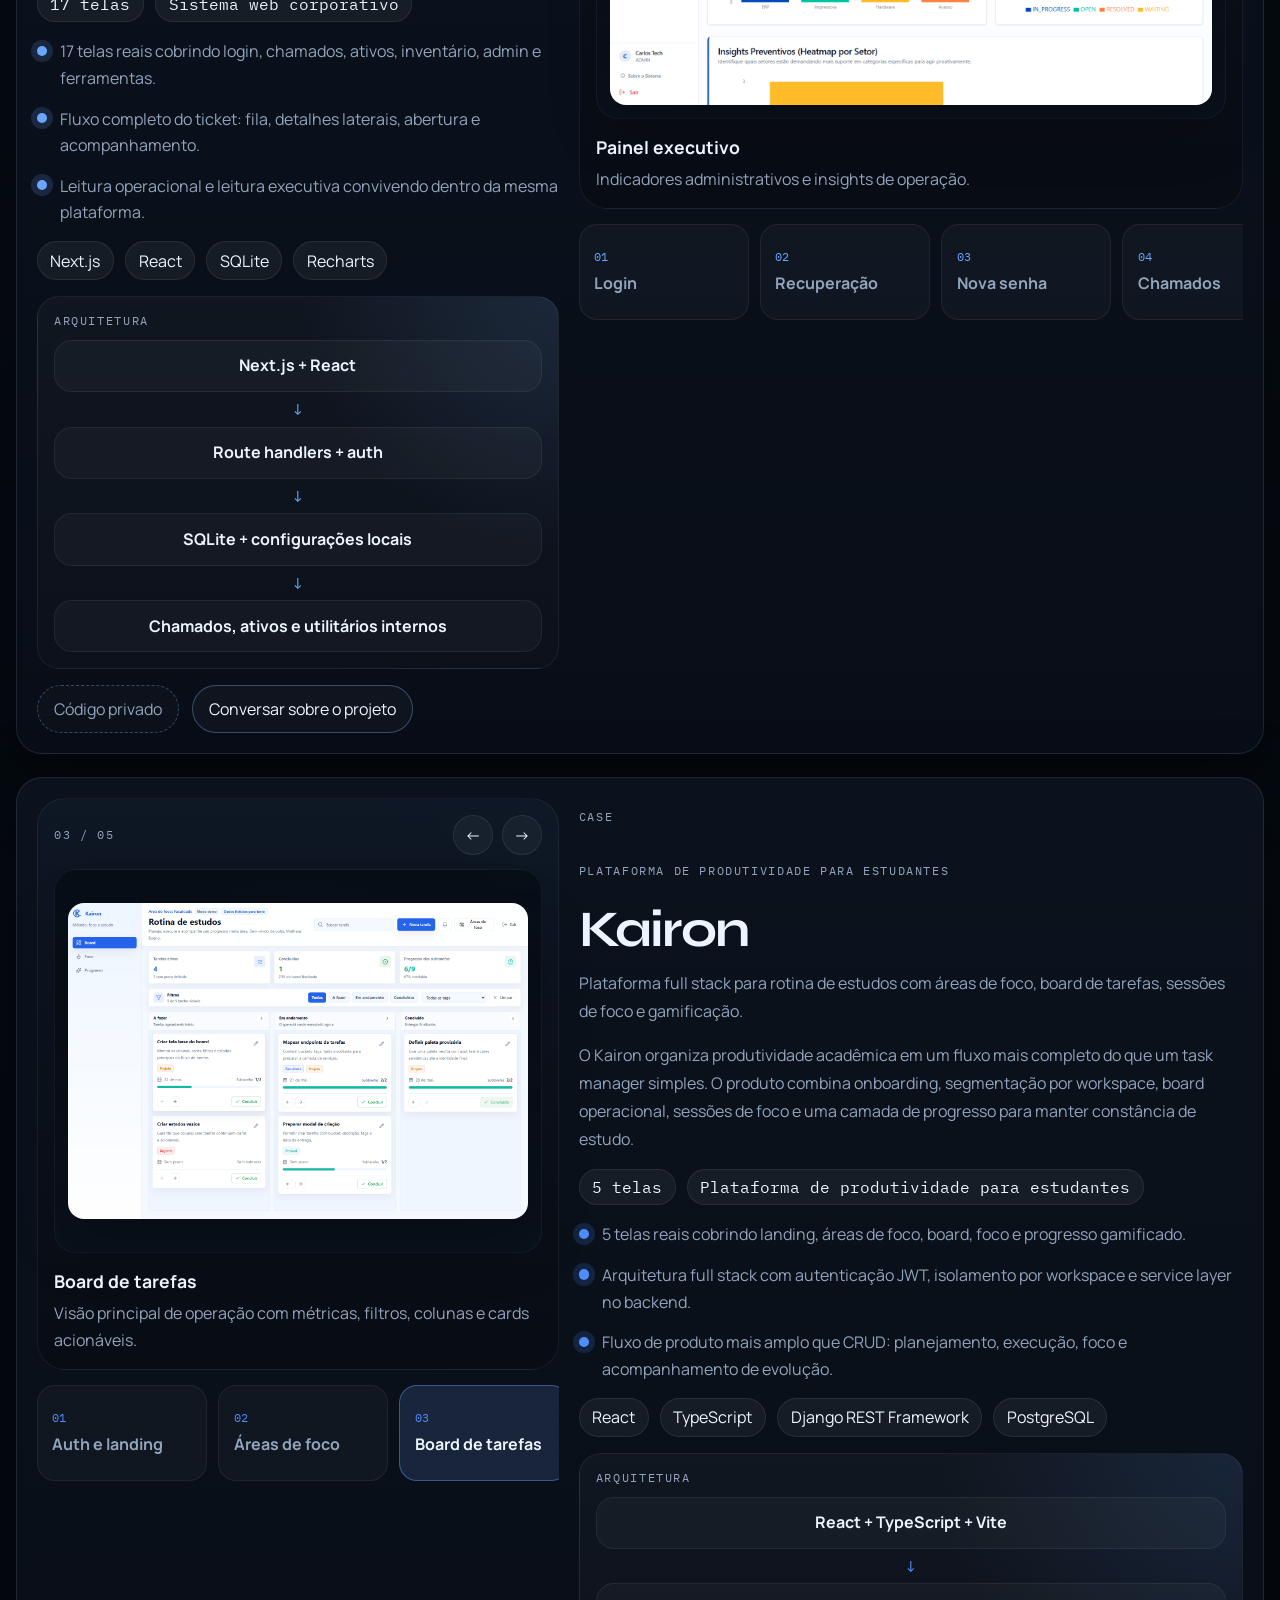
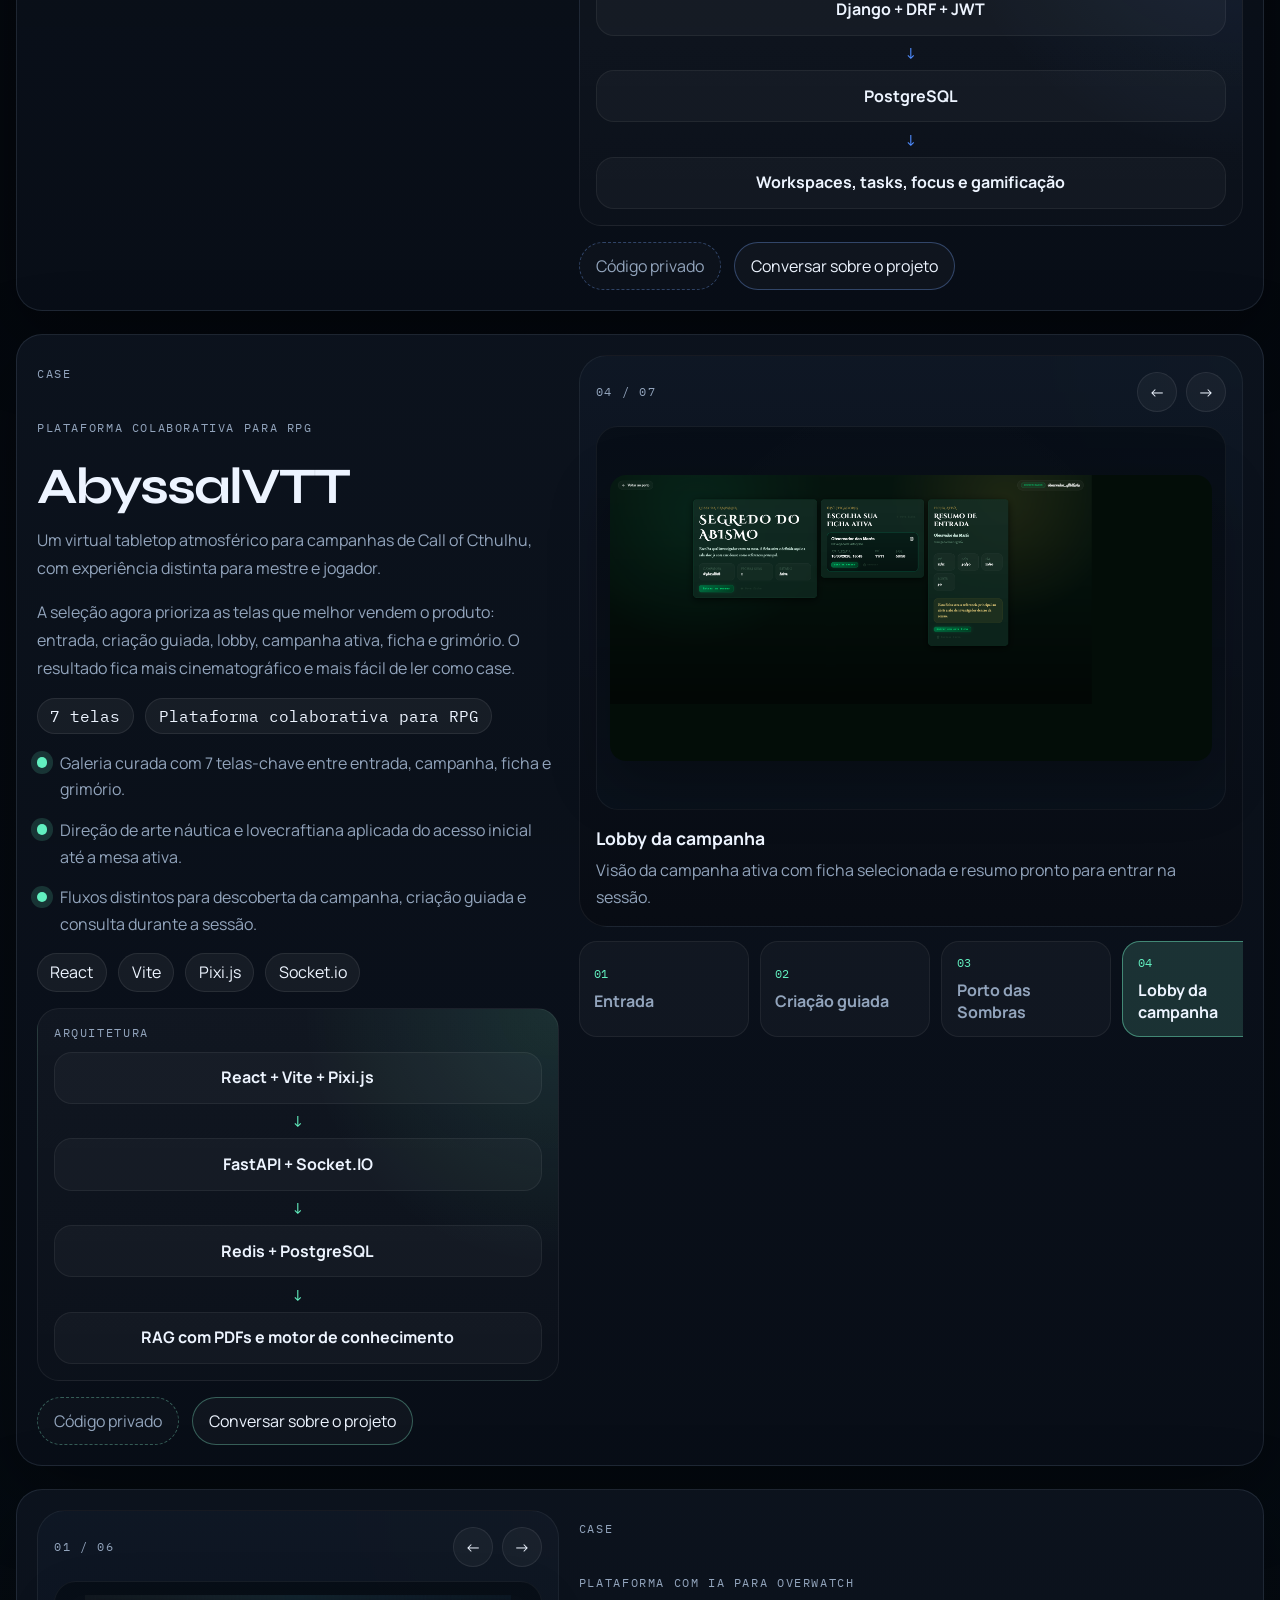
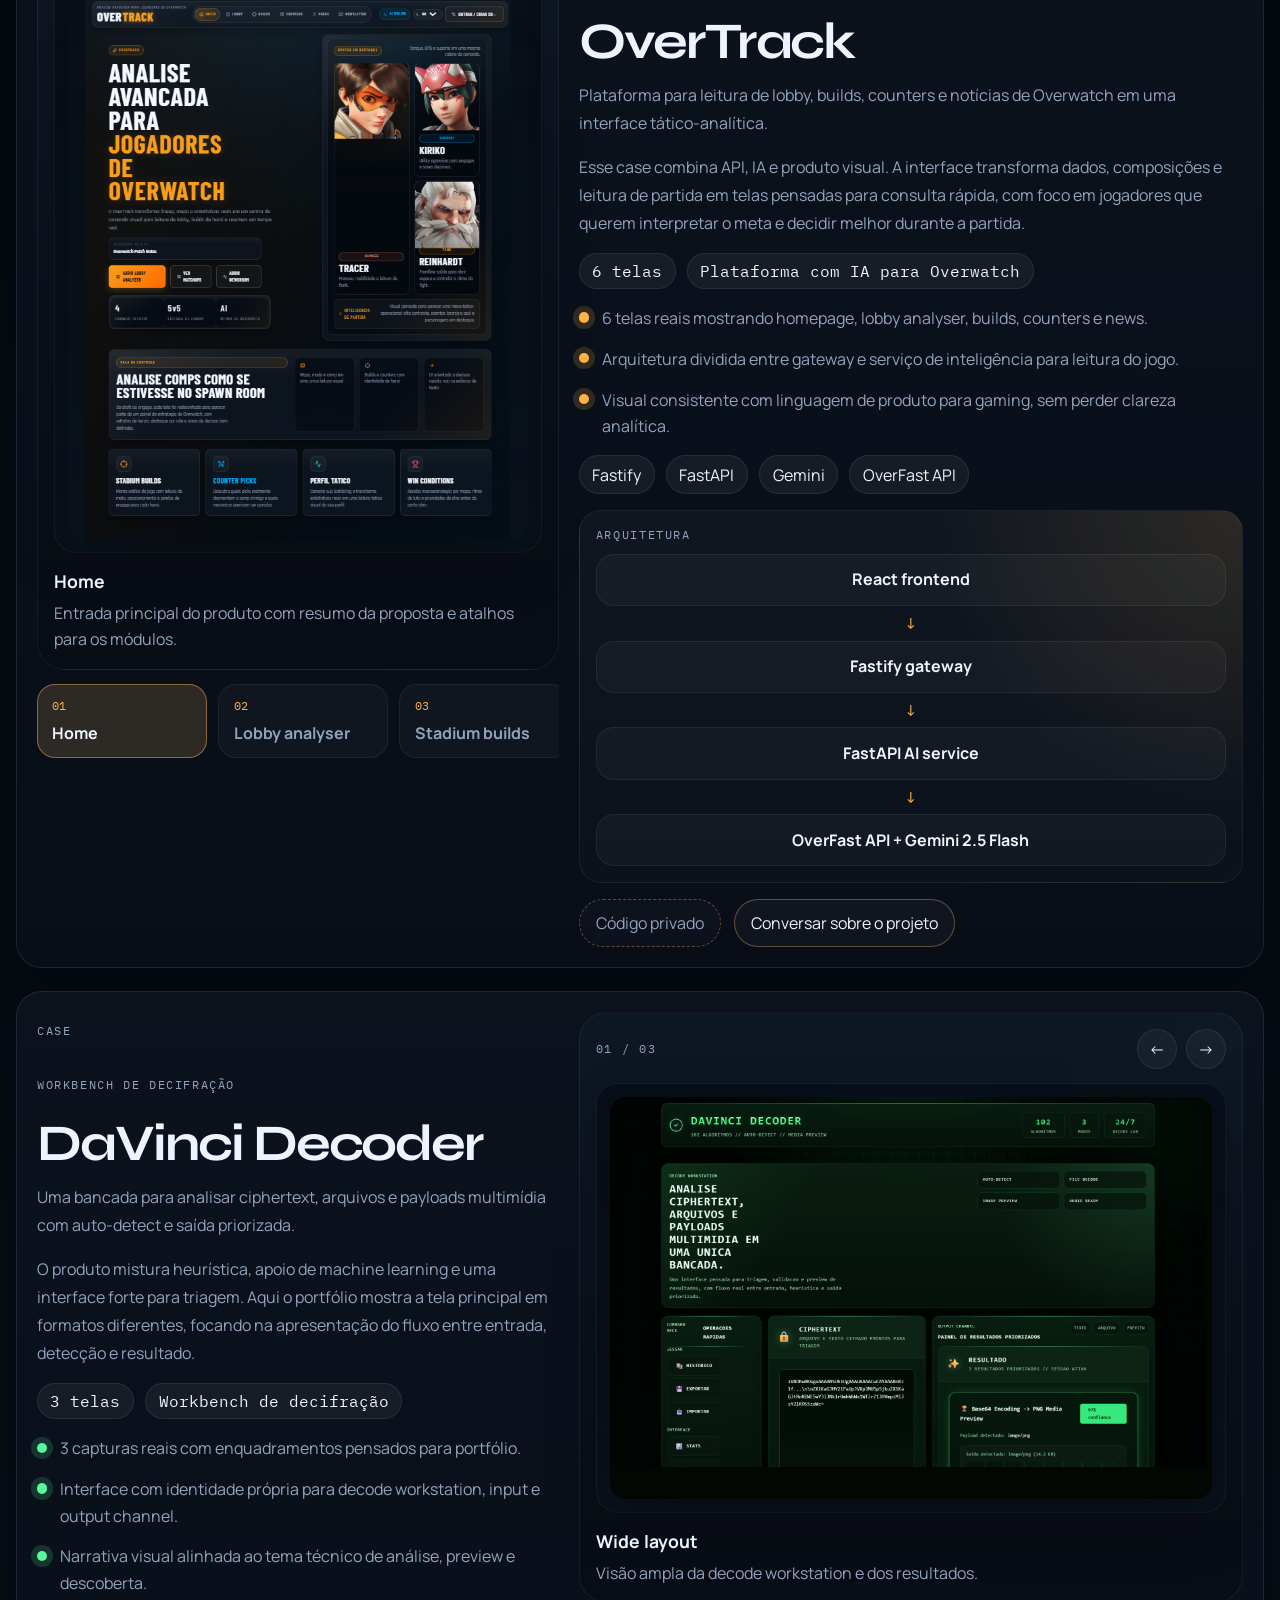
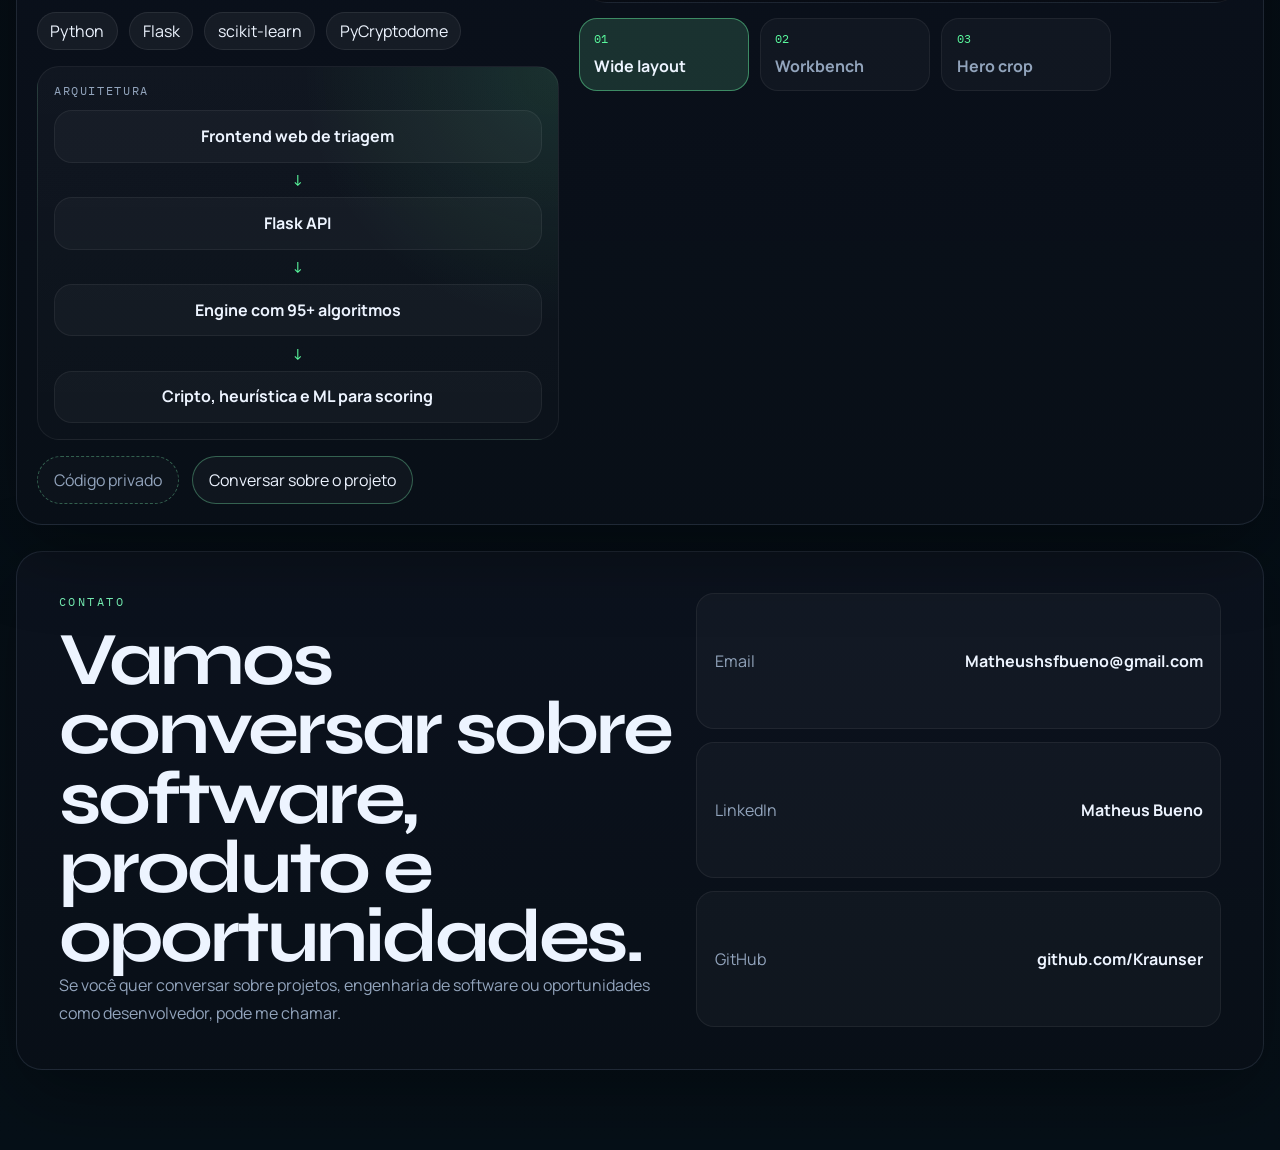
==== commit 63c5810c: "Atualiza portfolio com projeto Kairon" ====
--- a/Portfólio_Matheus_Bueno.html
+++ b/Portfólio_Matheus_Bueno.html
@@ -6,7 +6,7 @@
   <meta name="viewport" content="width=device-width, initial-scale=1.0" />
   <title>Portfólio | Matheus Henrique da Silva Figueiredo Bueno</title>
   <meta name="description"
-    content="Portfólio com projetos reais, galerias de produto e experiências em web, IA e desktop." />
+    content="Portfólio com projetos reais, galerias de produto e experiências em web, IA, automação e produtos full stack." />
   <link rel="icon" type="image/svg+xml" href="./favicon.svg" />
   <link rel="preconnect" href="https://fonts.googleapis.com" />
   <link rel="preconnect" href="https://fonts.gstatic.com" crossorigin />
@@ -45,7 +45,7 @@
       <section class="hero">
         <div class="hero-copy reveal reveal-delay-1">
           <p class="eyebrow" data-i18n="heroEyebrow">Portfólio 2026</p>
-          <h1 data-field="heroTitle">Desenvolvedor full stack focado em sistemas web, automação e plataformas com IA.</h1>
+          <h1 data-field="heroTitle">Desenvolvedor full stack focado em produtos web, automação e plataformas com IA.</h1>
           <p class="hero-text" data-field="headline">
             Eu desenvolvo sistemas, plataformas e ferramentas que resolvem
             problemas reais usando web, automação e IA.
--- a/styles.css
+++ b/styles.css
@@ -24,6 +24,7 @@
 body {
   margin: 0;
   min-height: 100vh;
+  overflow-x: hidden;
   background:
     radial-gradient(circle at top left, rgba(119, 242, 182, 0.16), transparent 28%),
     radial-gradient(circle at 100% 0%, rgba(122, 214, 255, 0.16), transparent 24%),
@@ -76,6 +77,10 @@
   text-decoration: none;
 }
 
+img {
+  max-width: 100%;
+}
+
 button {
   font: inherit;
 }
@@ -91,6 +96,7 @@
 .topbar {
   position: sticky;
   top: 1rem;
+  z-index: 20;
   display: flex;
   align-items: center;
   justify-content: space-between;
@@ -107,9 +113,14 @@
 .brand {
   display: inline-flex;
   align-items: center;
+  min-width: 0;
   gap: 0.8rem;
   font-weight: 700;
   letter-spacing: 0.03em;
+}
+
+.brand span:last-child {
+  min-width: 0;
 }
 
 .brand-dot {
@@ -503,6 +514,7 @@
 .case-list {
   display: grid;
   gap: 1.4rem;
+  min-width: 0;
 }
 
 .case-study {
@@ -510,6 +522,7 @@
   grid-template-columns: minmax(0, 0.88fr) minmax(0, 1.12fr);
   gap: 1.25rem;
   padding: 1.25rem;
+  min-width: 0;
   --project-accent: var(--accent);
 }
 
@@ -525,6 +538,10 @@
   display: flex;
   flex-direction: column;
   gap: 1rem;
+  min-width: 0;
+}
+
+.gallery-shell {
   min-width: 0;
 }
 
@@ -573,6 +590,17 @@
 
 .case-link-secondary {
   background: rgba(255, 255, 255, 0.03);
+}
+
+.case-link-disabled {
+  border-style: dashed;
+  background: rgba(255, 255, 255, 0.02);
+  color: var(--muted);
+  cursor: default;
+}
+
+.case-link-disabled:hover {
+  transform: none;
 }
 
 .architecture-block {
@@ -695,6 +723,7 @@
 .gallery-strip {
   display: flex;
   gap: 0.7rem;
+  max-width: 100%;
   overflow-x: auto;
   padding-top: 0.9rem;
   scrollbar-width: thin;
@@ -852,19 +881,66 @@
     position: static;
     flex-direction: column;
     align-items: flex-start;
+    gap: 0.85rem;
+    padding: 1rem;
     border-radius: 28px;
   }
 
+  .brand {
+    width: 100%;
+    align-items: flex-start;
+  }
+
+  .brand span:last-child {
+    max-width: 100%;
+    font-size: 0.98rem;
+    line-height: 1.35;
+    overflow-wrap: anywhere;
+  }
+
   .nav {
+    width: 100%;
     flex-wrap: wrap;
+    align-items: center;
+    gap: 0.75rem 1rem;
+  }
+
+  .nav a {
+    font-size: 0.95rem;
+  }
+
+  .lang-toggle {
+    margin-left: auto;
   }
 
   .nav-cta {
     width: 100%;
   }
 
+  .hero-copy,
+  .hero-spotlight,
+  .case-study,
+  .bento-card,
+  .contact-panel,
+  .gallery-stage {
+    padding: 1rem;
+  }
+
   .hero h1 {
-    font-size: clamp(2rem, 12.5vw, 4.8rem);
+    max-width: 100%;
+    font-size: 3rem;
+    line-height: 0.96;
+    overflow-wrap: normal;
+    word-break: normal;
+  }
+
+  .hero-text {
+    font-size: 0.98rem;
+  }
+
+  .hero-spotlight h2,
+  .case-copy h3 {
+    line-height: 0.98;
   }
 
   .hero-metrics,
@@ -879,14 +955,111 @@
   .section-heading h2,
   .contact-copy h2 {
     max-width: 100%;
+    font-size: clamp(2rem, 10vw, 3.2rem);
+    line-height: 0.98;
+  }
+
+  .spotlight-head,
+  .gallery-toolbar {
+    flex-wrap: wrap;
+    align-items: flex-start;
+  }
+
+  .gallery-controls {
+    margin-left: auto;
+  }
+
+  .gallery-stage {
+    border-radius: 24px;
   }
 
   .gallery-canvas {
-    min-height: 18rem;
+    min-height: 15rem;
+    padding: 0.55rem;
   }
 
   .gallery-thumb {
     min-width: 150px;
+  }
+
+  .case-actions {
+    flex-direction: column;
+  }
+
+  .case-link {
+    width: 100%;
+  }
+
+  .contact-link {
+    flex-direction: column;
+    align-items: flex-start;
+  }
+}
+
+@media (max-width: 520px) {
+  .page-shell {
+    width: calc(100% - 0.75rem);
+    padding-top: 0.75rem;
+  }
+
+  .topbar {
+    border-radius: 24px;
+  }
+
+  .nav {
+    justify-content: flex-start;
+  }
+
+  .lang-toggle {
+    margin-left: 0;
+  }
+
+  .hero-copy {
+    padding: 1rem 0.95rem 1.1rem;
+  }
+
+  .hero h1 {
+    font-size: 2.35rem;
+  }
+
+  .hero-actions,
+  .featured-tags,
+  .chip-cloud,
+  .case-meta-row {
+    gap: 0.6rem;
+  }
+
+  .button,
+  .nav-cta,
+  .case-link {
+    width: 100%;
+  }
+
+  .hero-metrics strong {
+    font-size: 1.35rem;
+  }
+
+  .gallery-stage {
+    padding: 0.8rem;
+  }
+
+  .gallery-canvas {
+    min-height: 12.5rem;
+  }
+
+  .gallery-thumb {
+    min-width: 132px;
+    padding: 0.72rem 0.8rem;
+  }
+
+  .architecture-block {
+    padding: 0.9rem;
+  }
+
+  .architecture-node {
+    min-height: 3rem;
+    padding: 0.75rem 0.85rem;
+    font-size: 0.95rem;
   }
 }
 
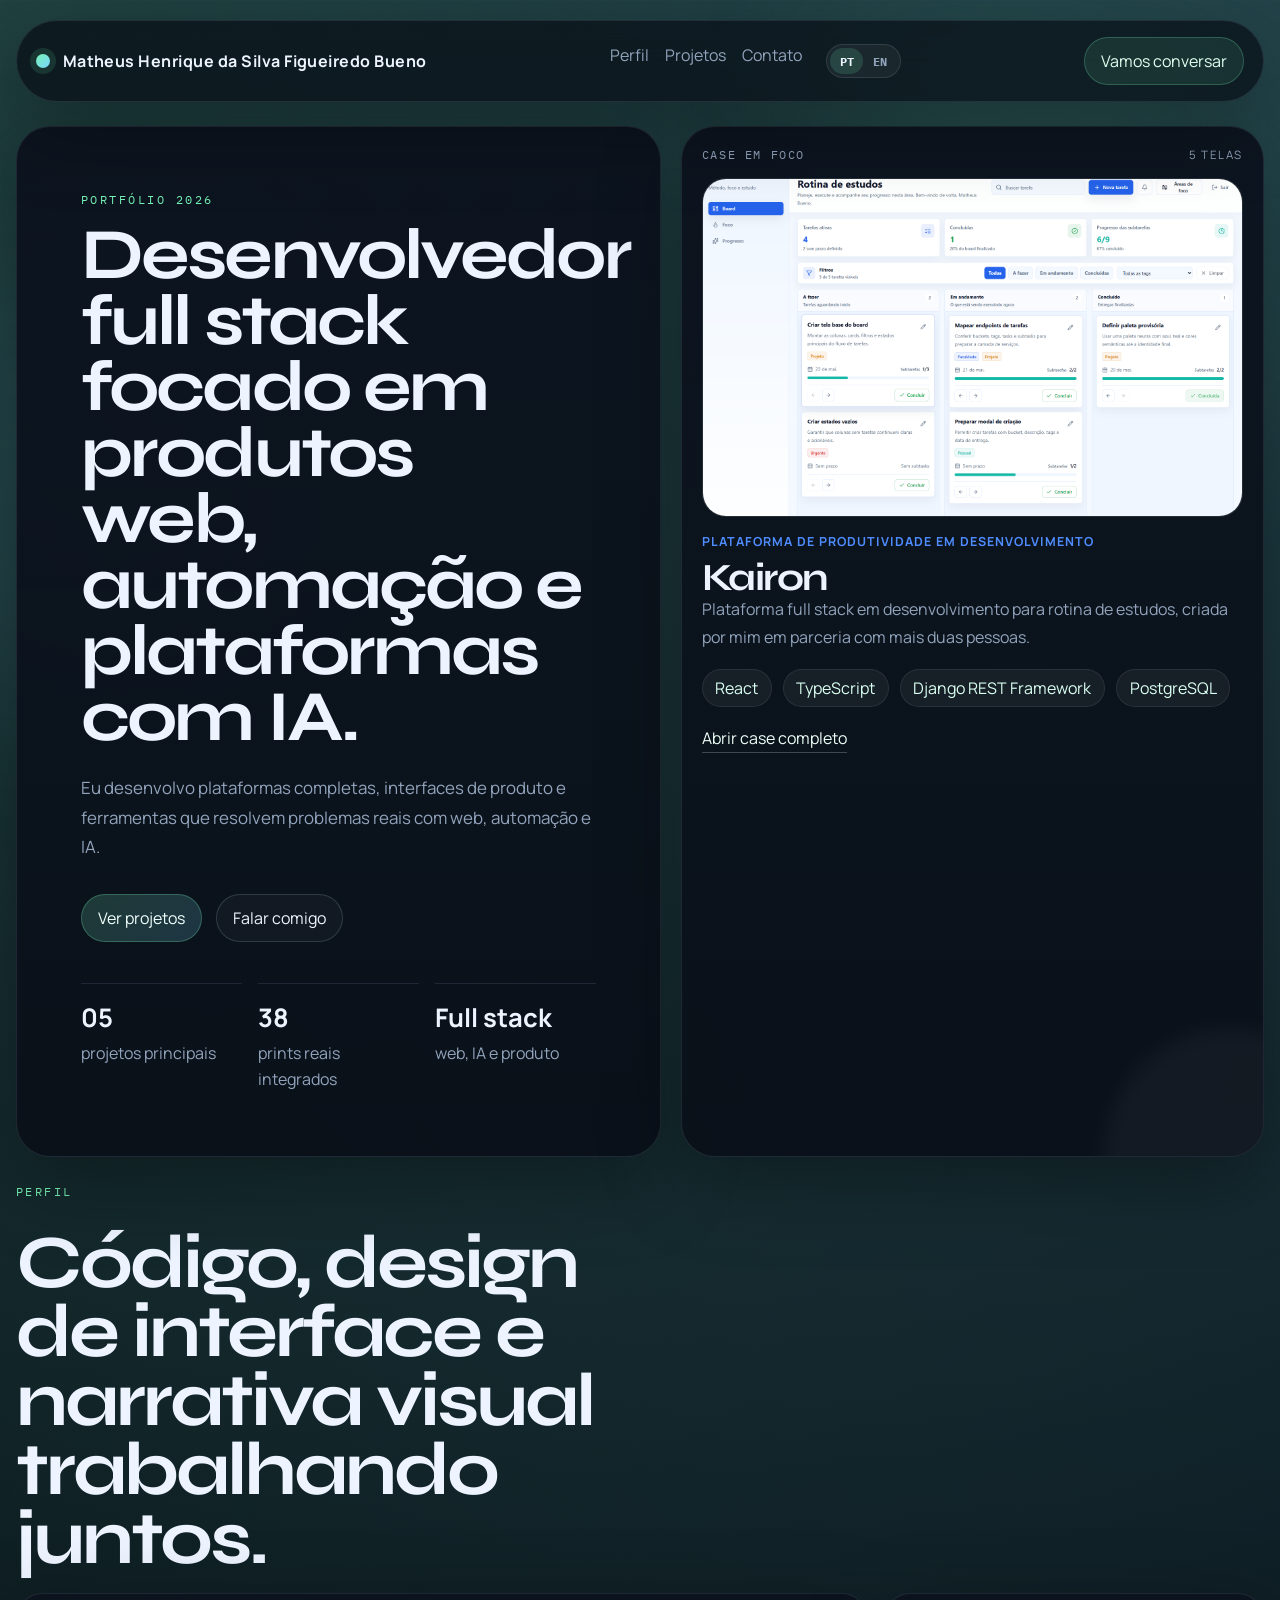
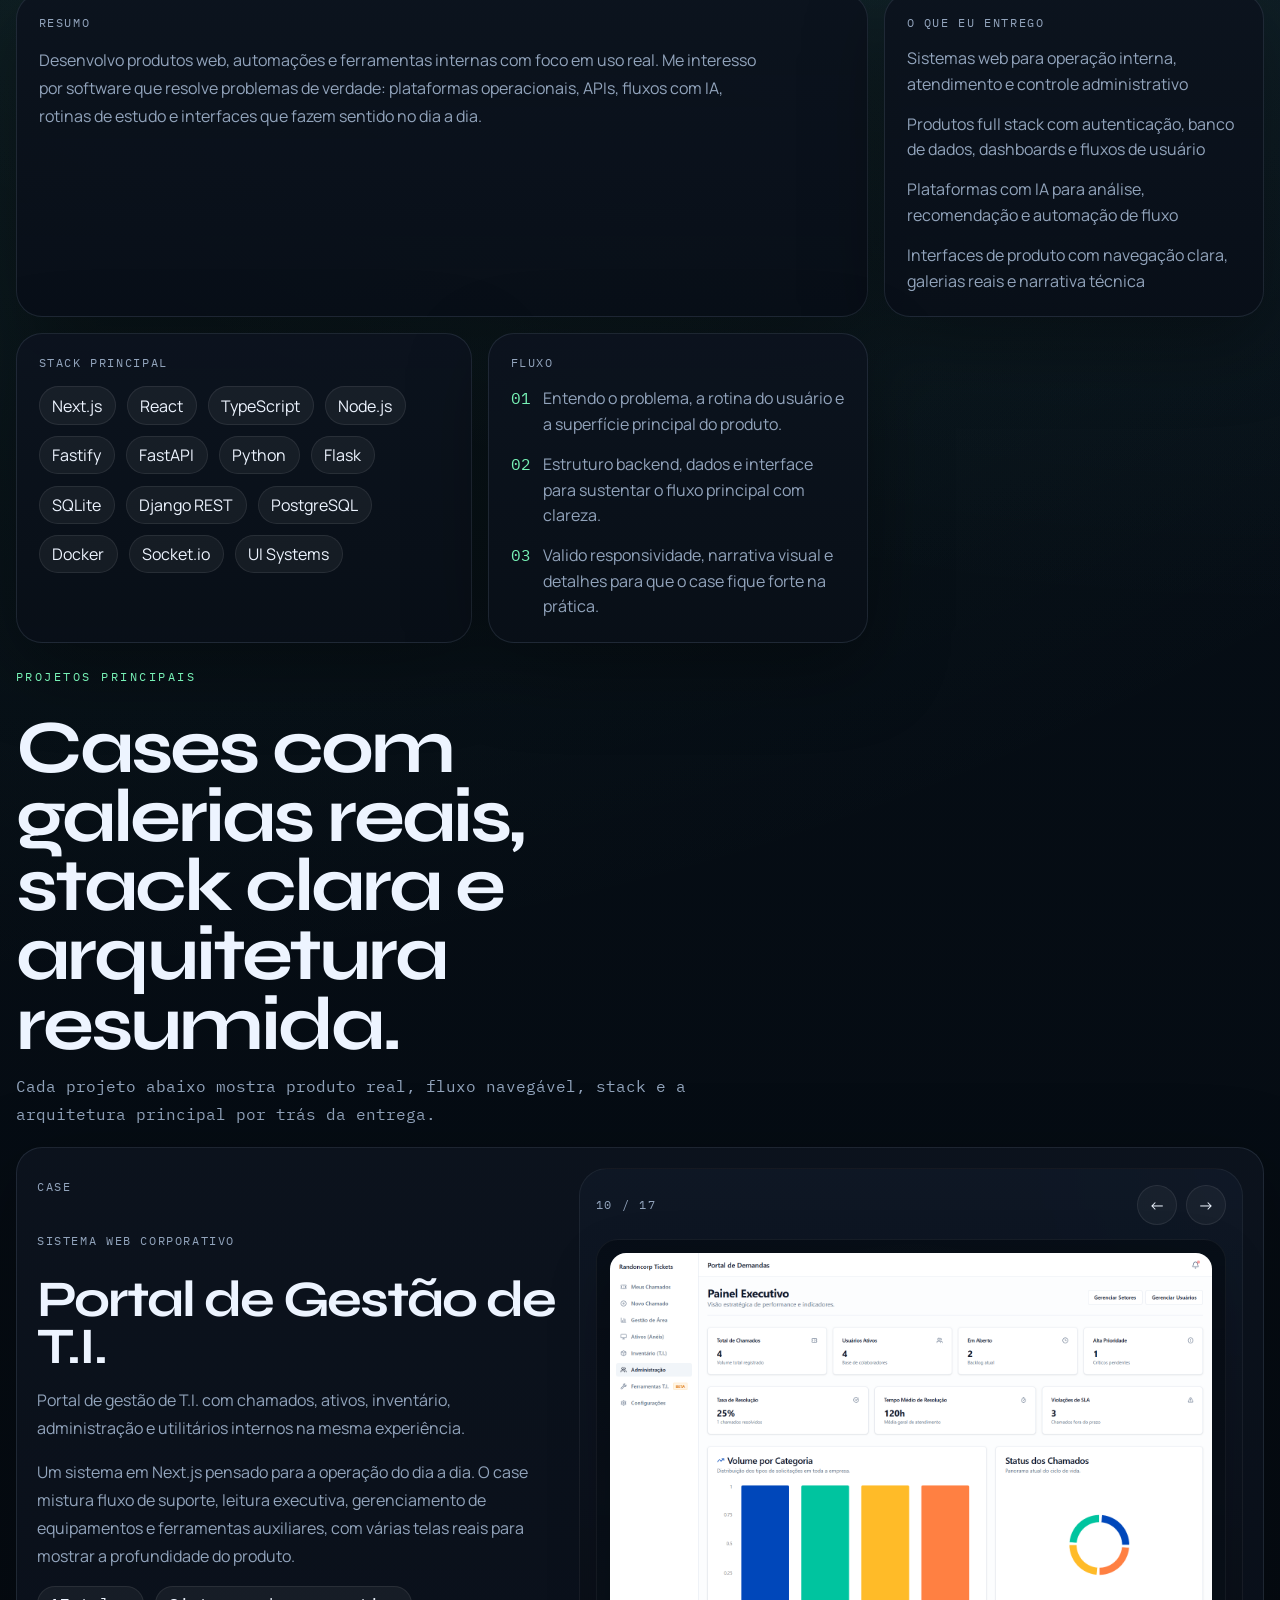
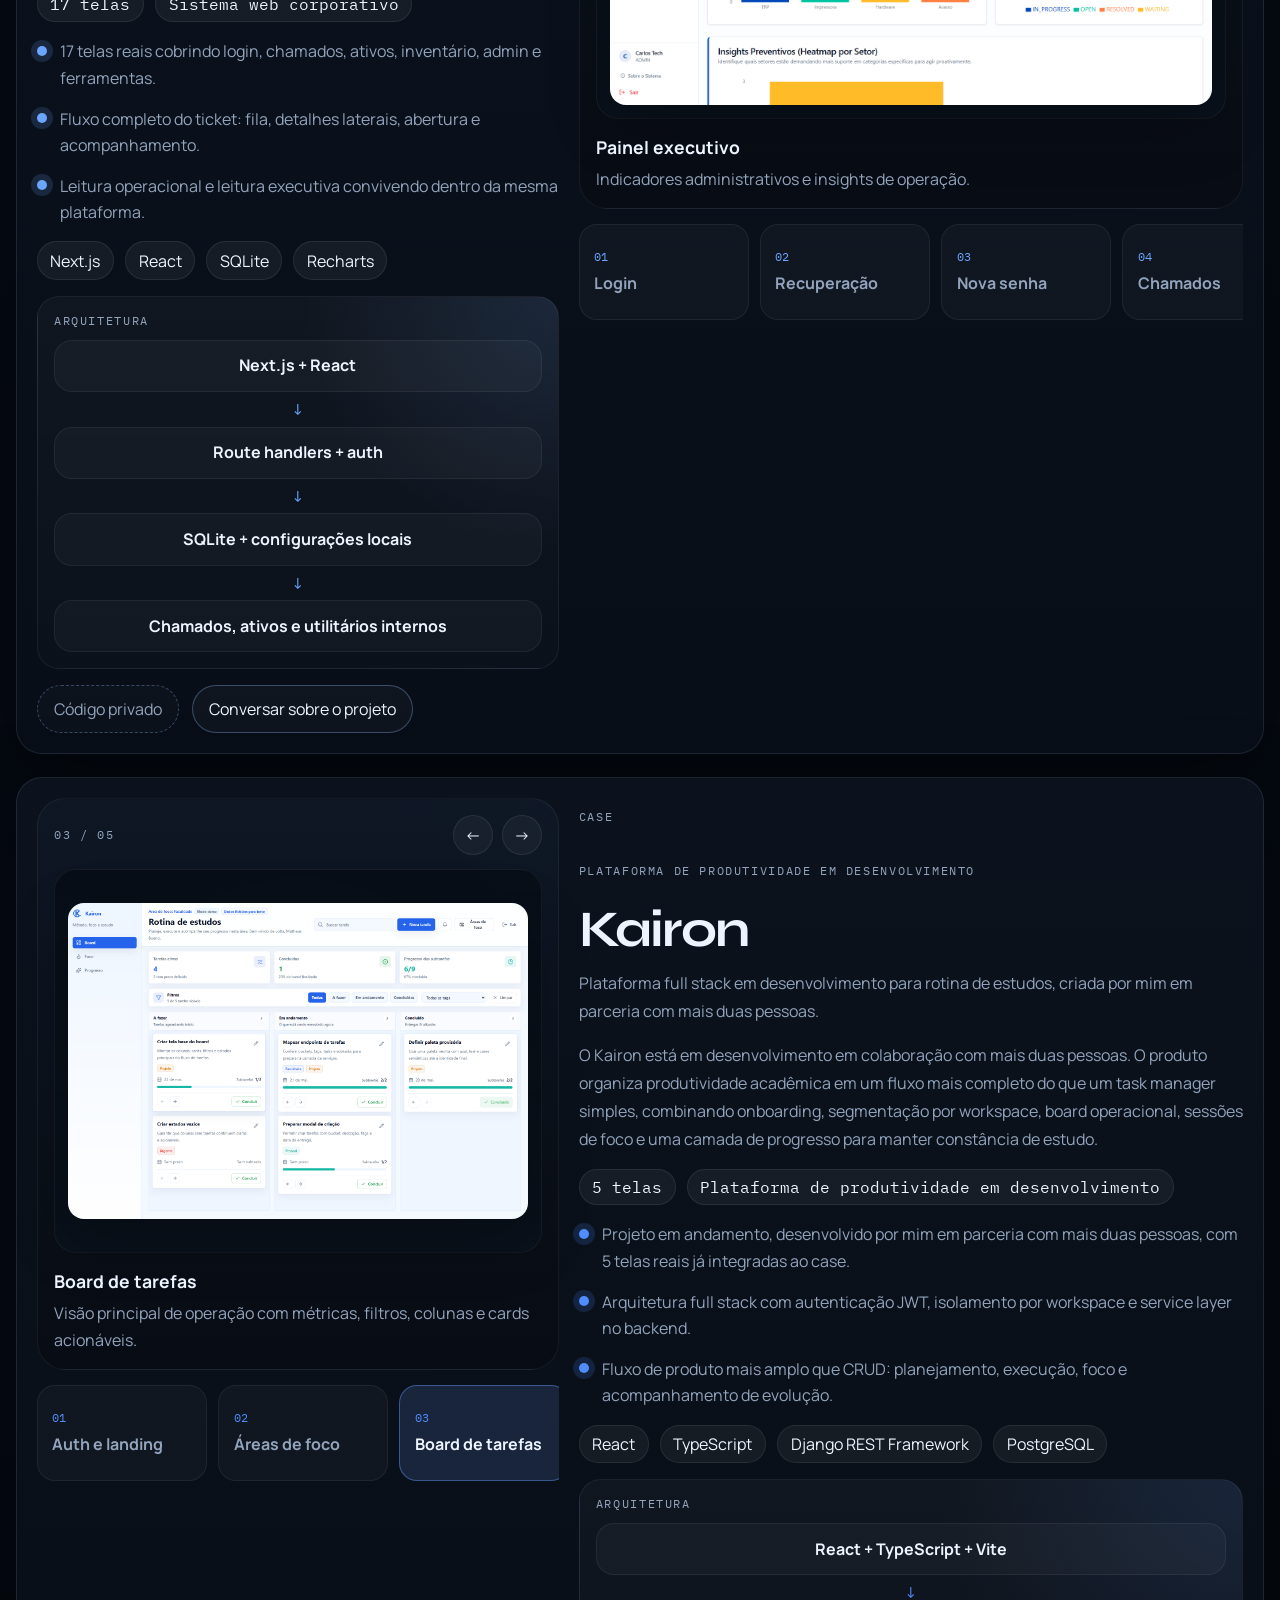
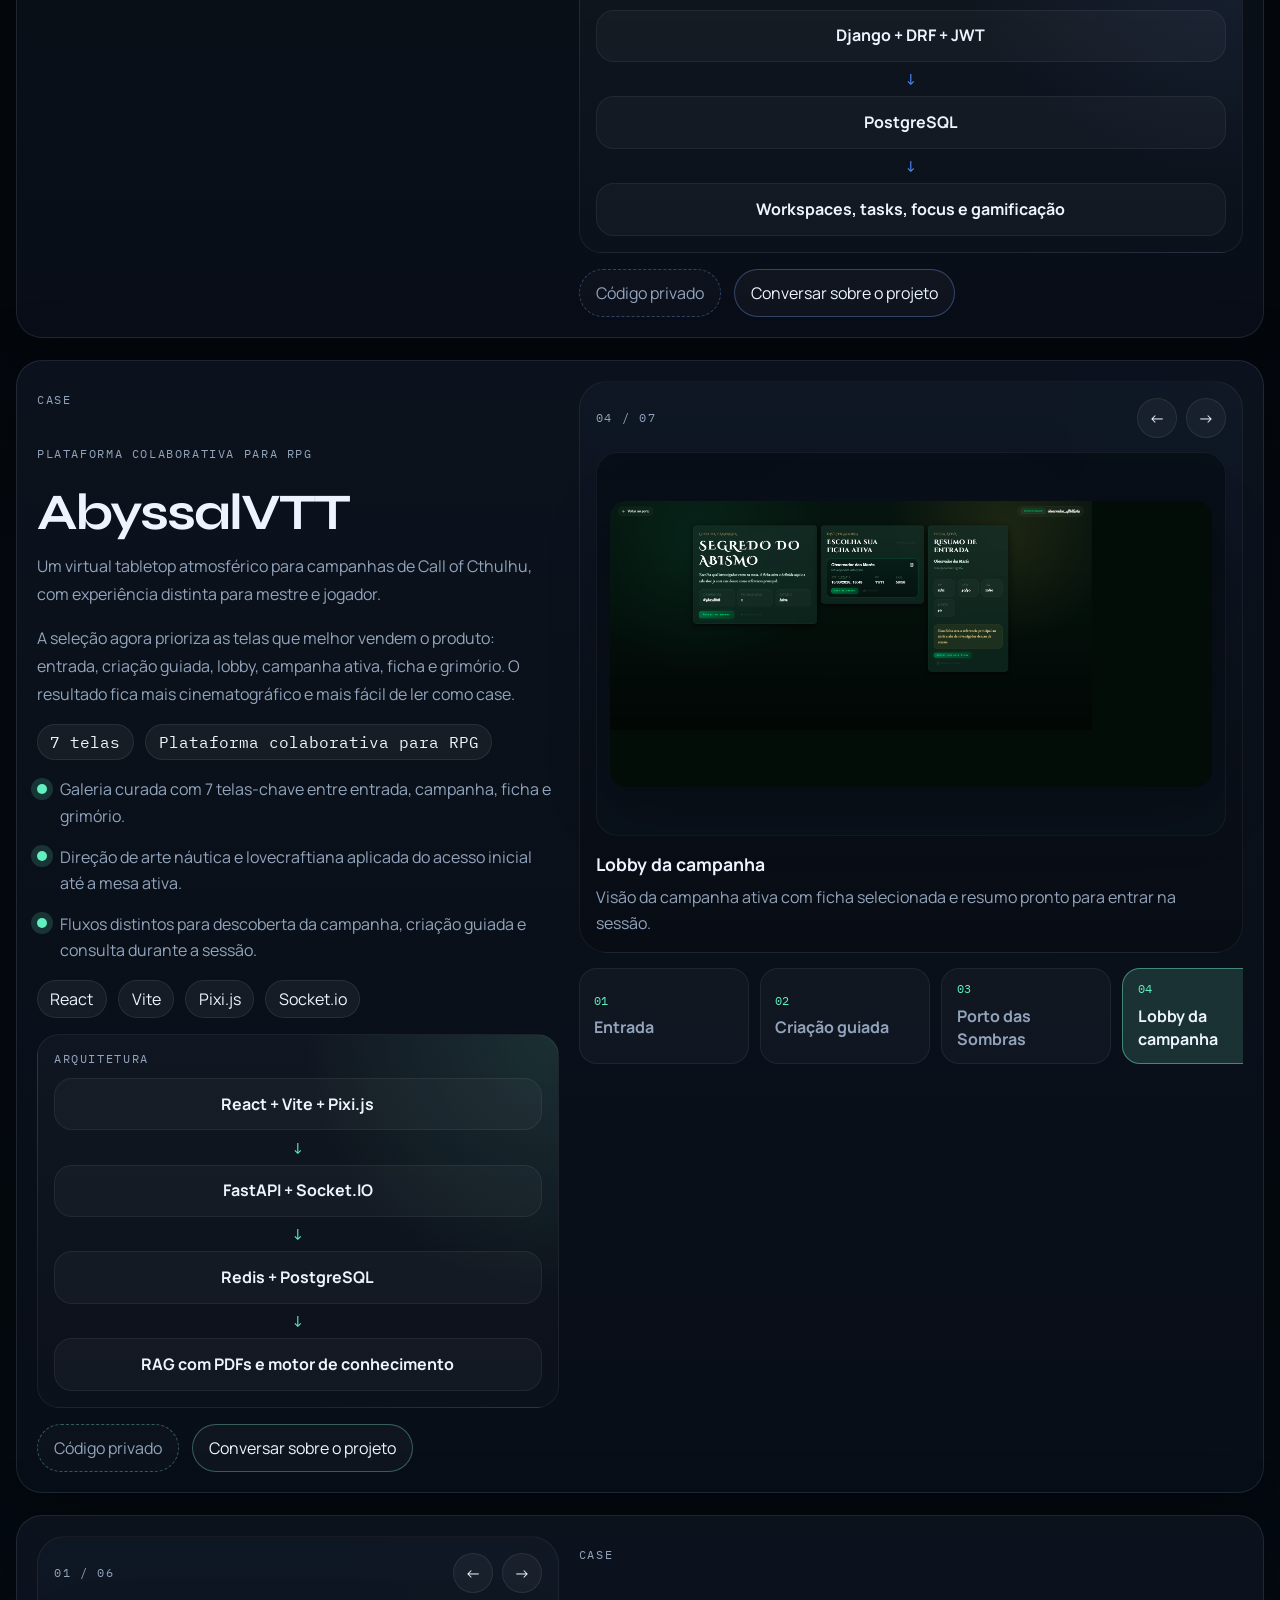
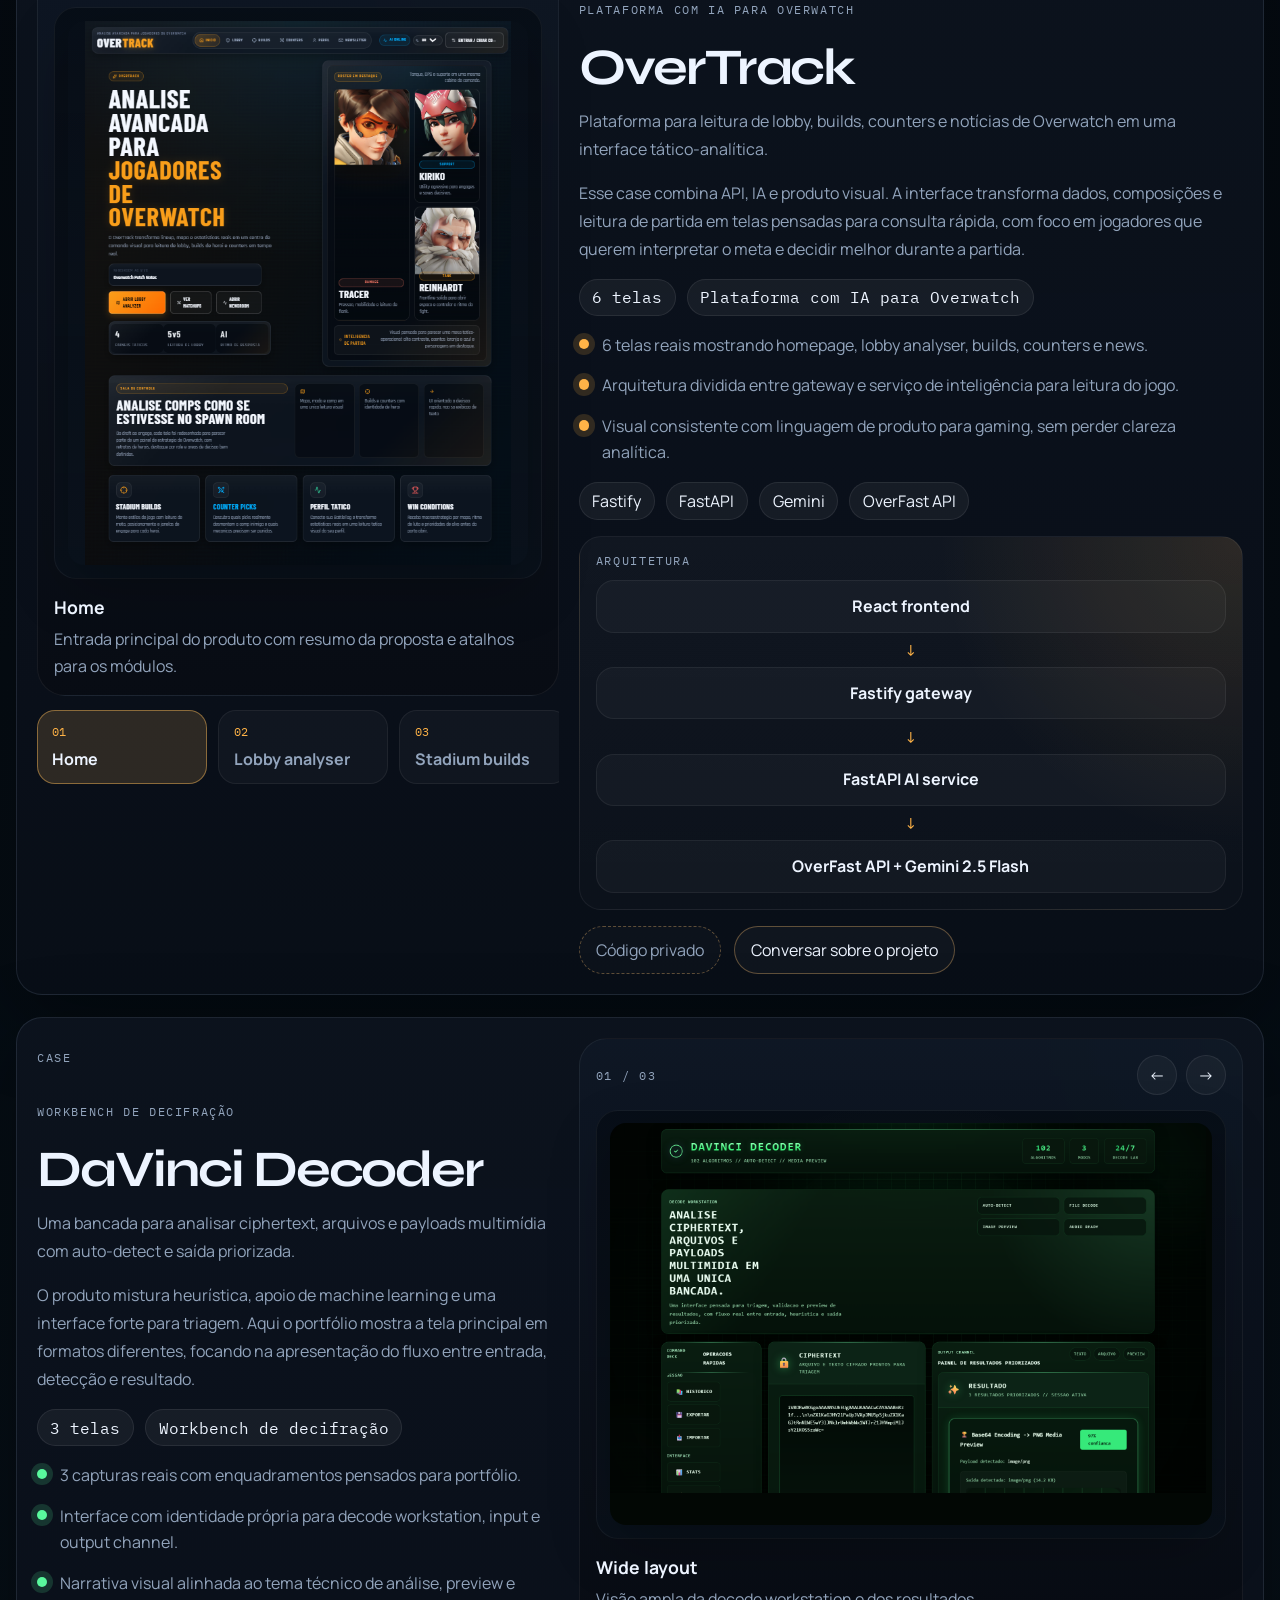
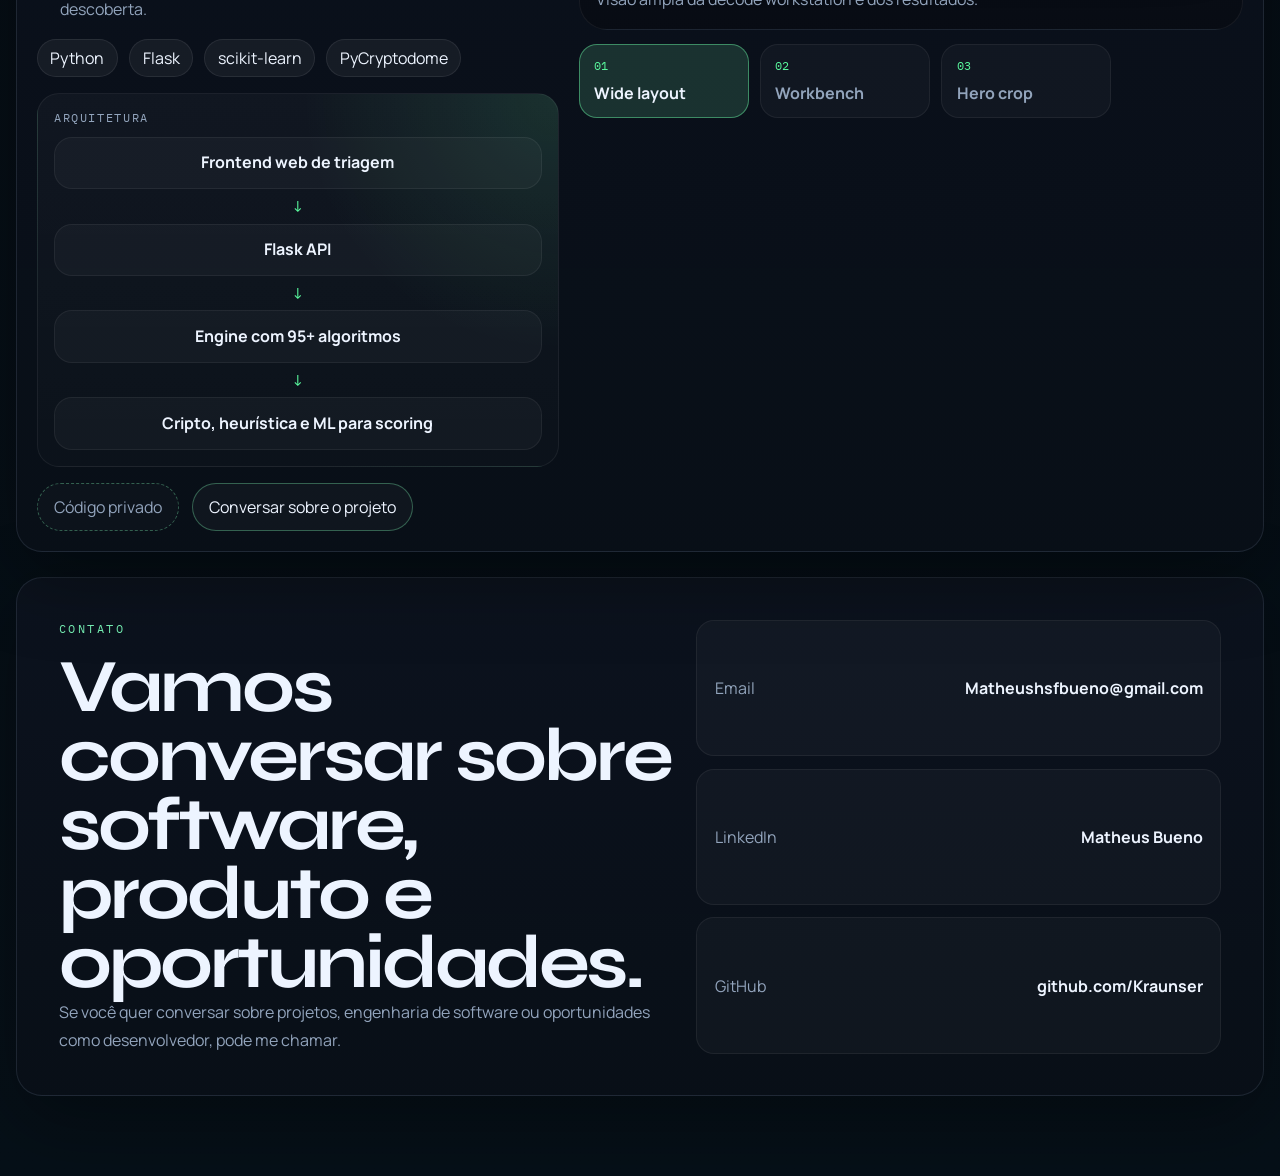
==== commit 54e5f7e1: "Atualiza status colaborativo do Kairon" ====
--- a/Portfólio_Matheus_Bueno.html
+++ b/Portfólio_Matheus_Bueno.html
@@ -13,7 +13,7 @@
   <link
     href="https://fonts.googleapis.com/css2?family=IBM+Plex+Mono:wght@400;500&family=Manrope:wght@400;500;600;700;800&family=Syne:wght@500;600;700;800&display=swap"
     rel="stylesheet" />
-  <link rel="stylesheet" href="./styles.css" />
+  <link rel="stylesheet" href="./styles.css?v=20260527-2" />
 </head>
 
 <body>
@@ -147,7 +147,7 @@
     </main>
   </div>
 
-  <script src="./script.js"></script>
+  <script src="./script.js?v=20260527-2"></script>
 </body>
 
 </html>
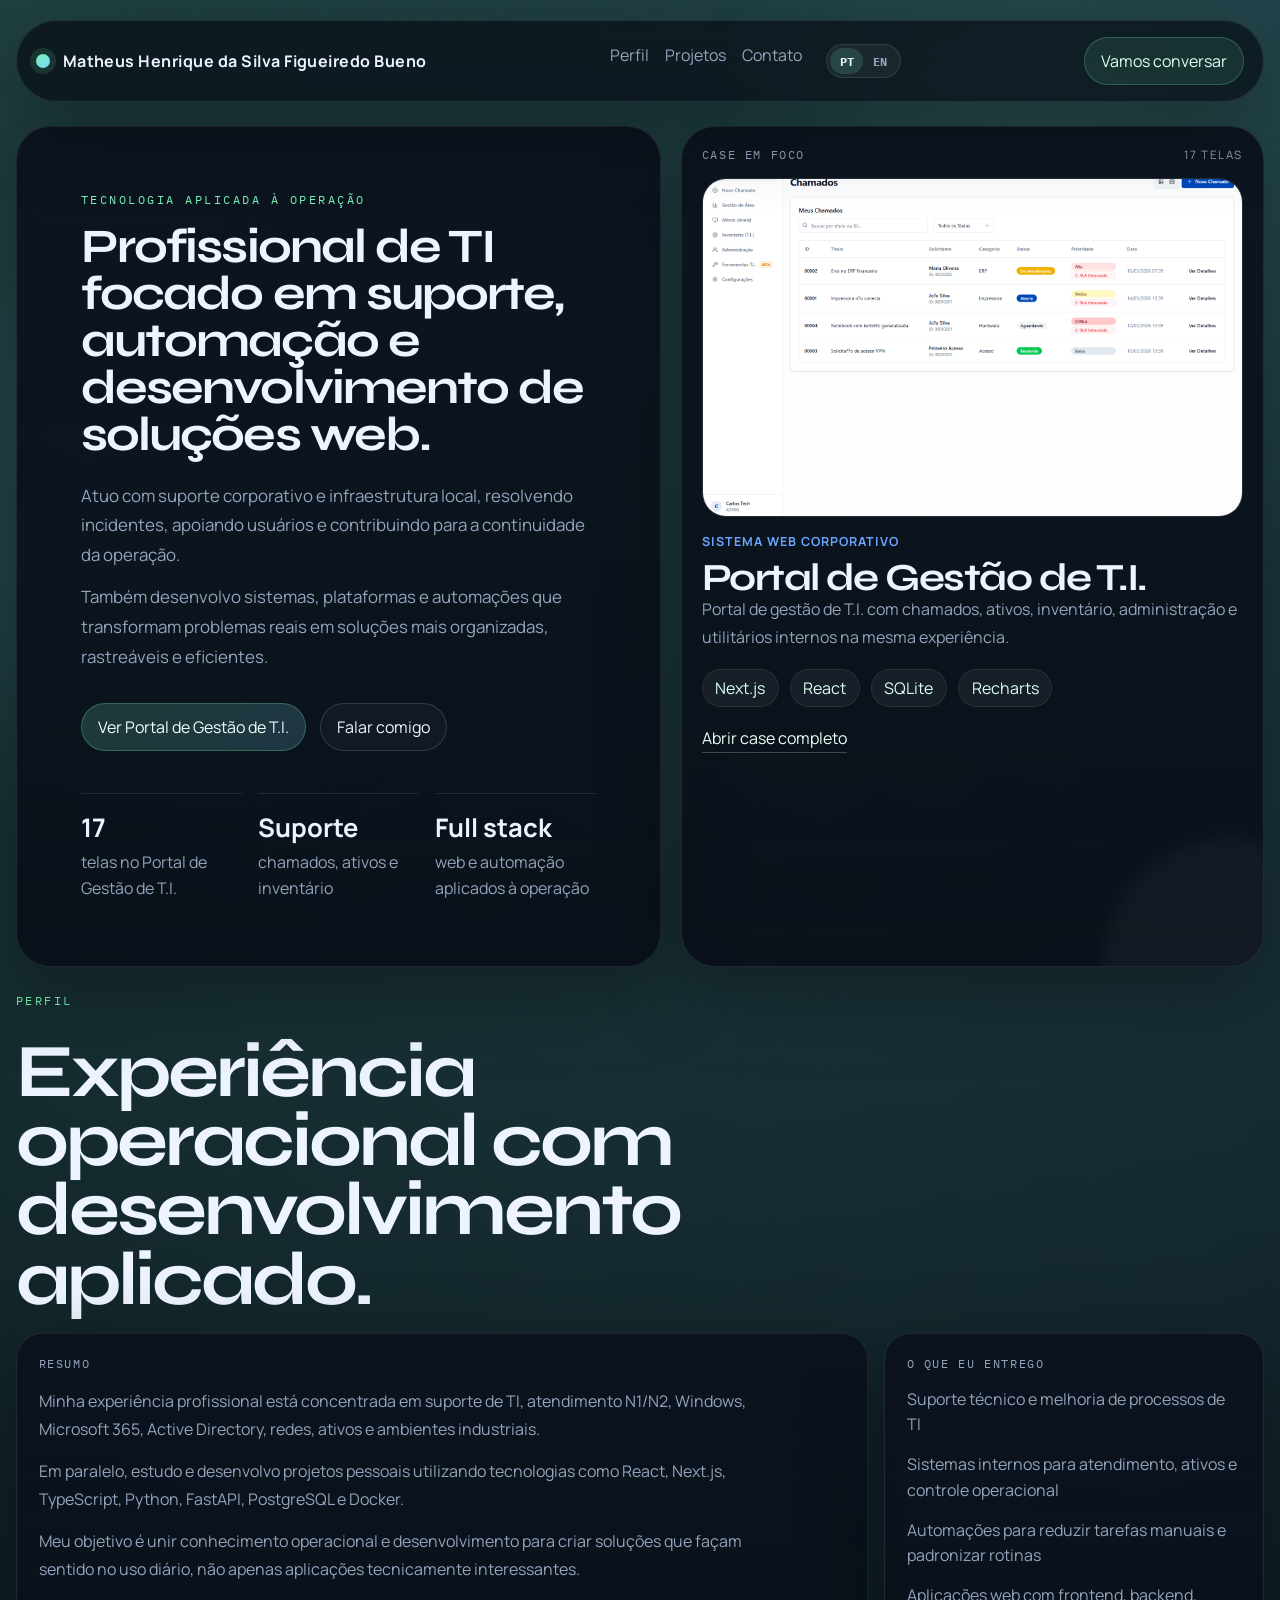
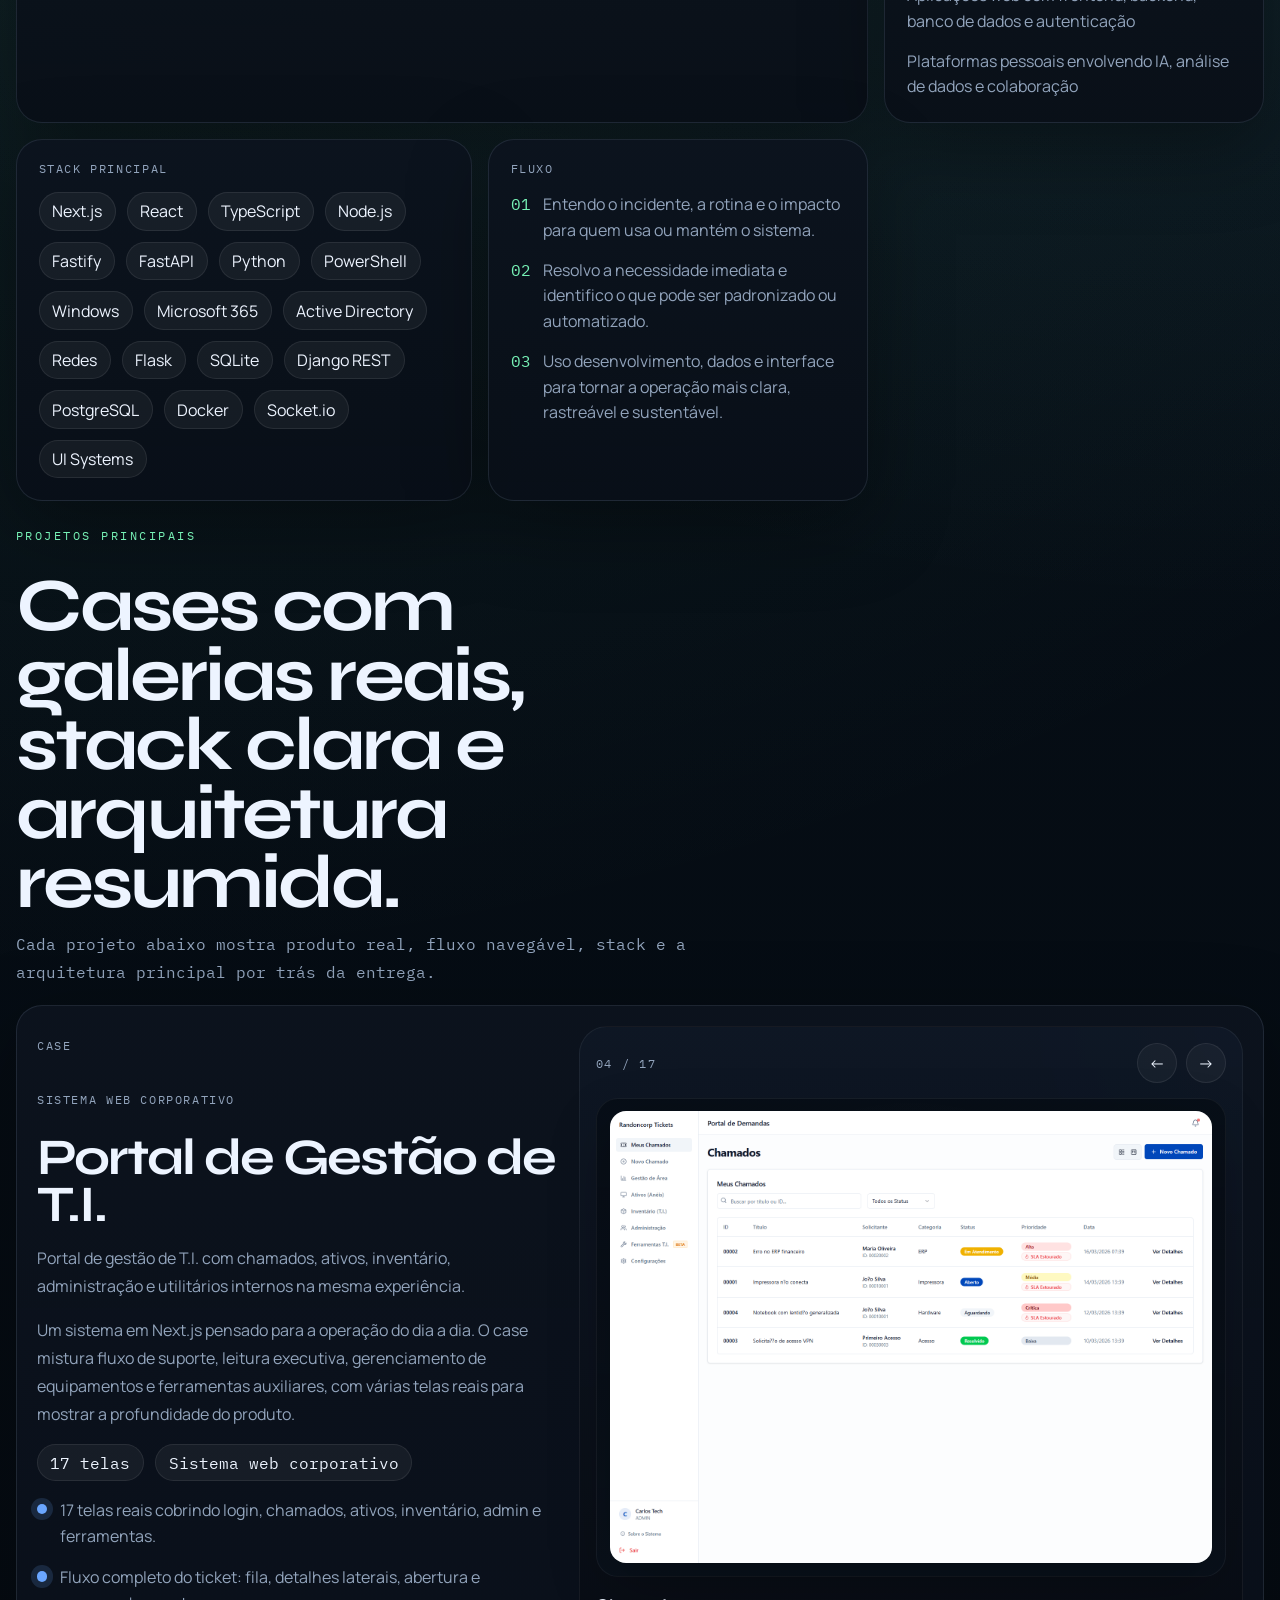
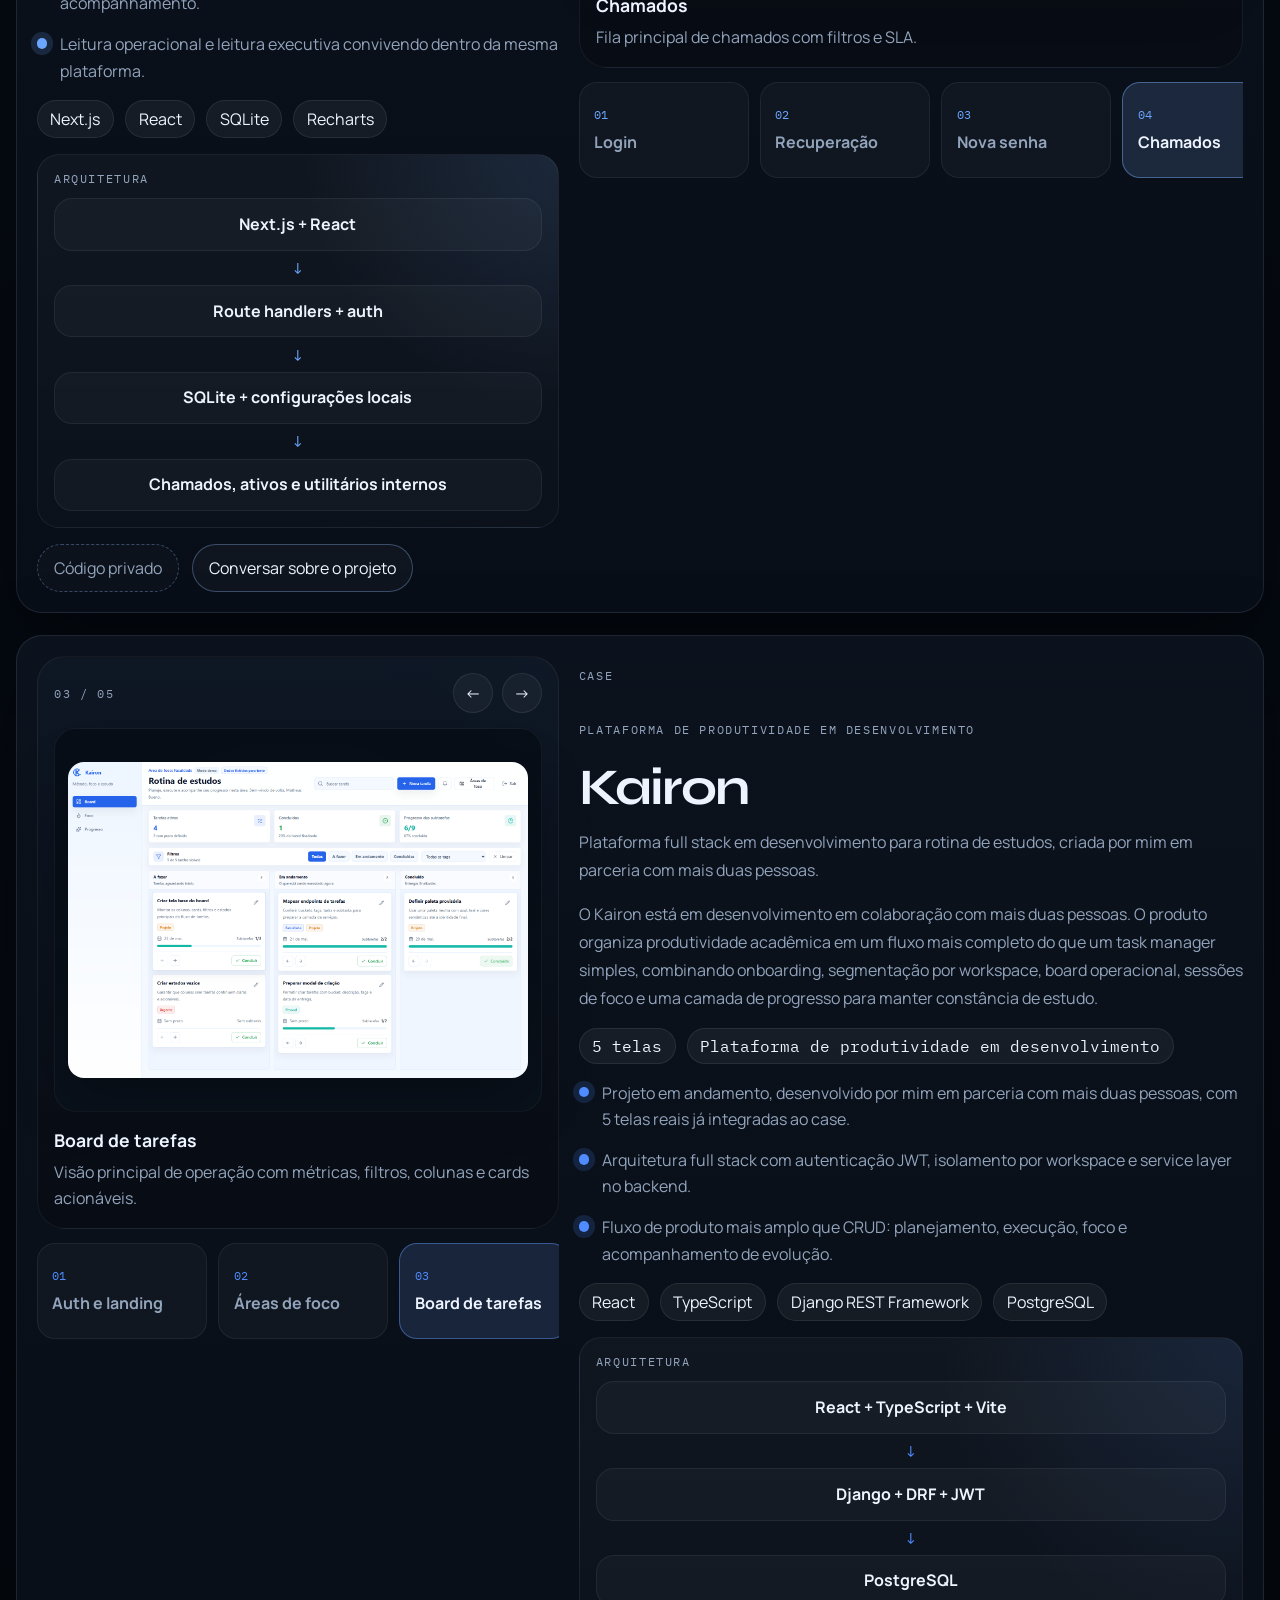
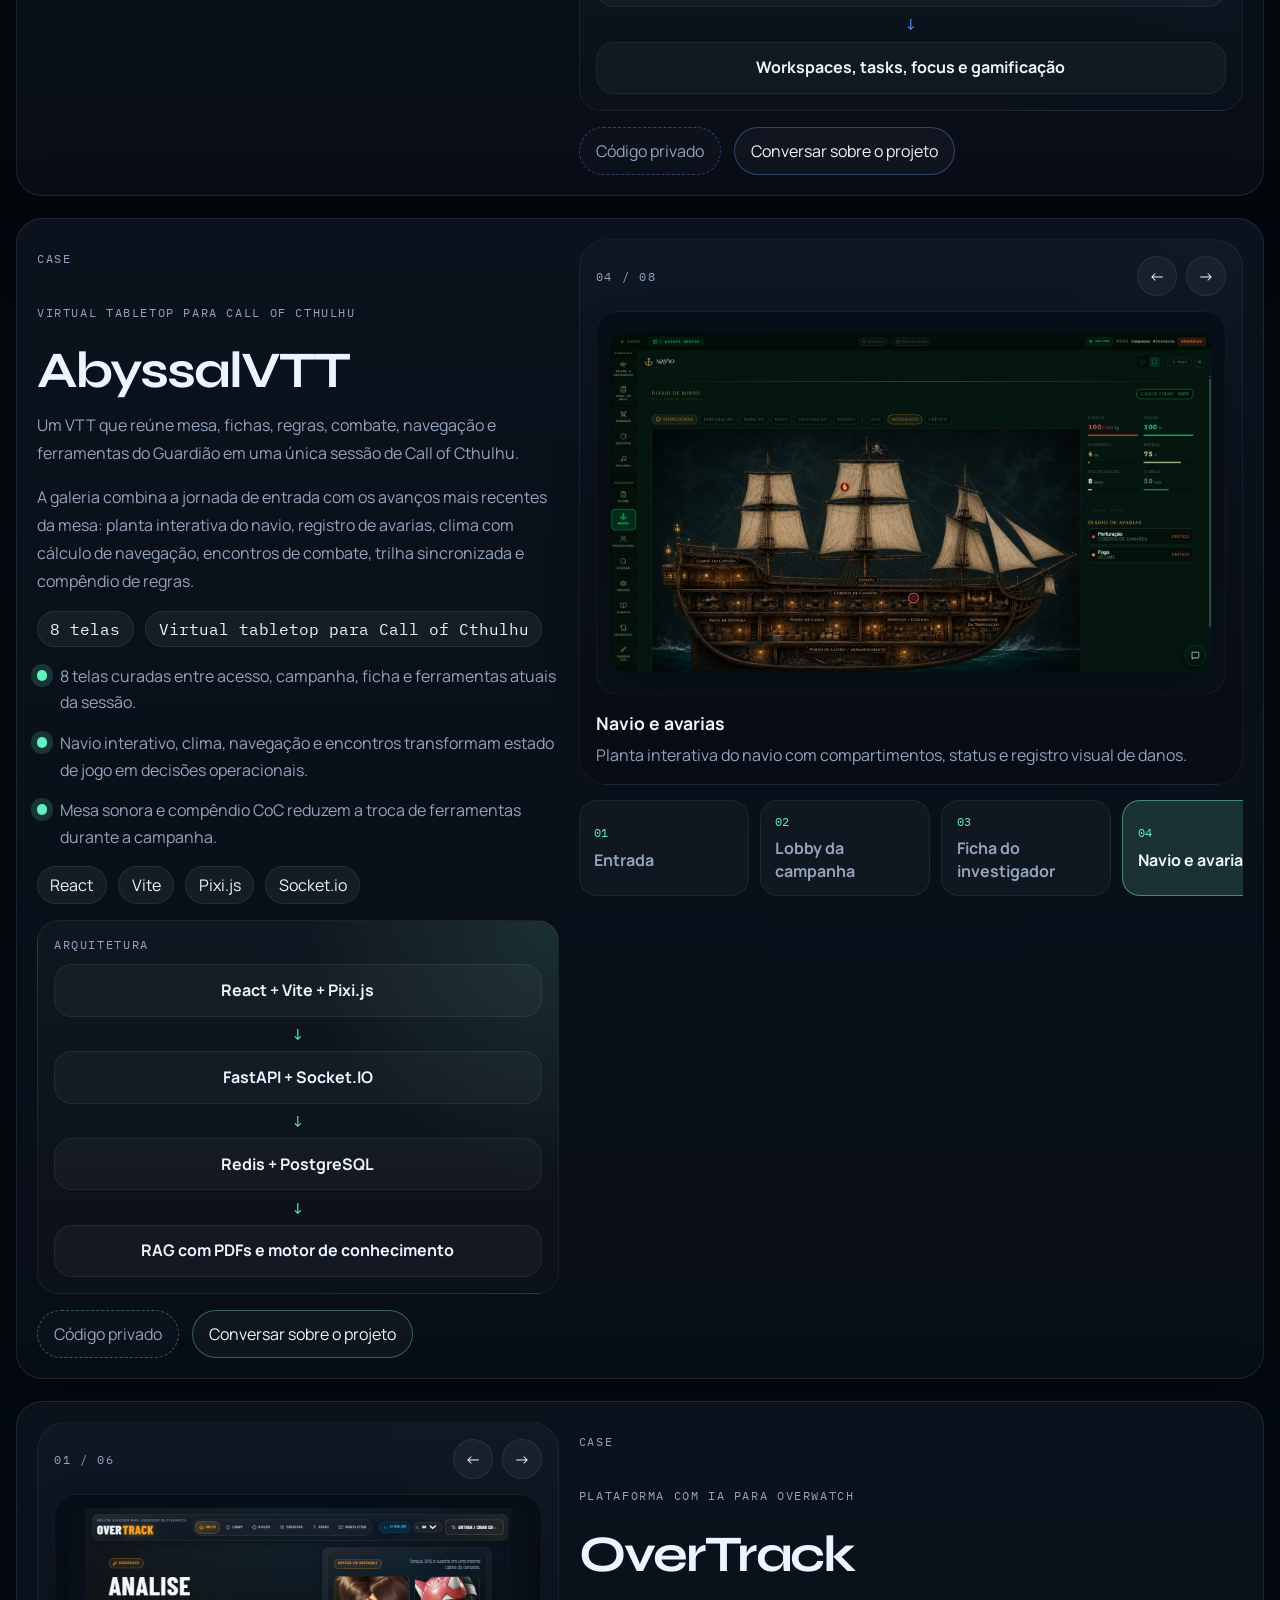
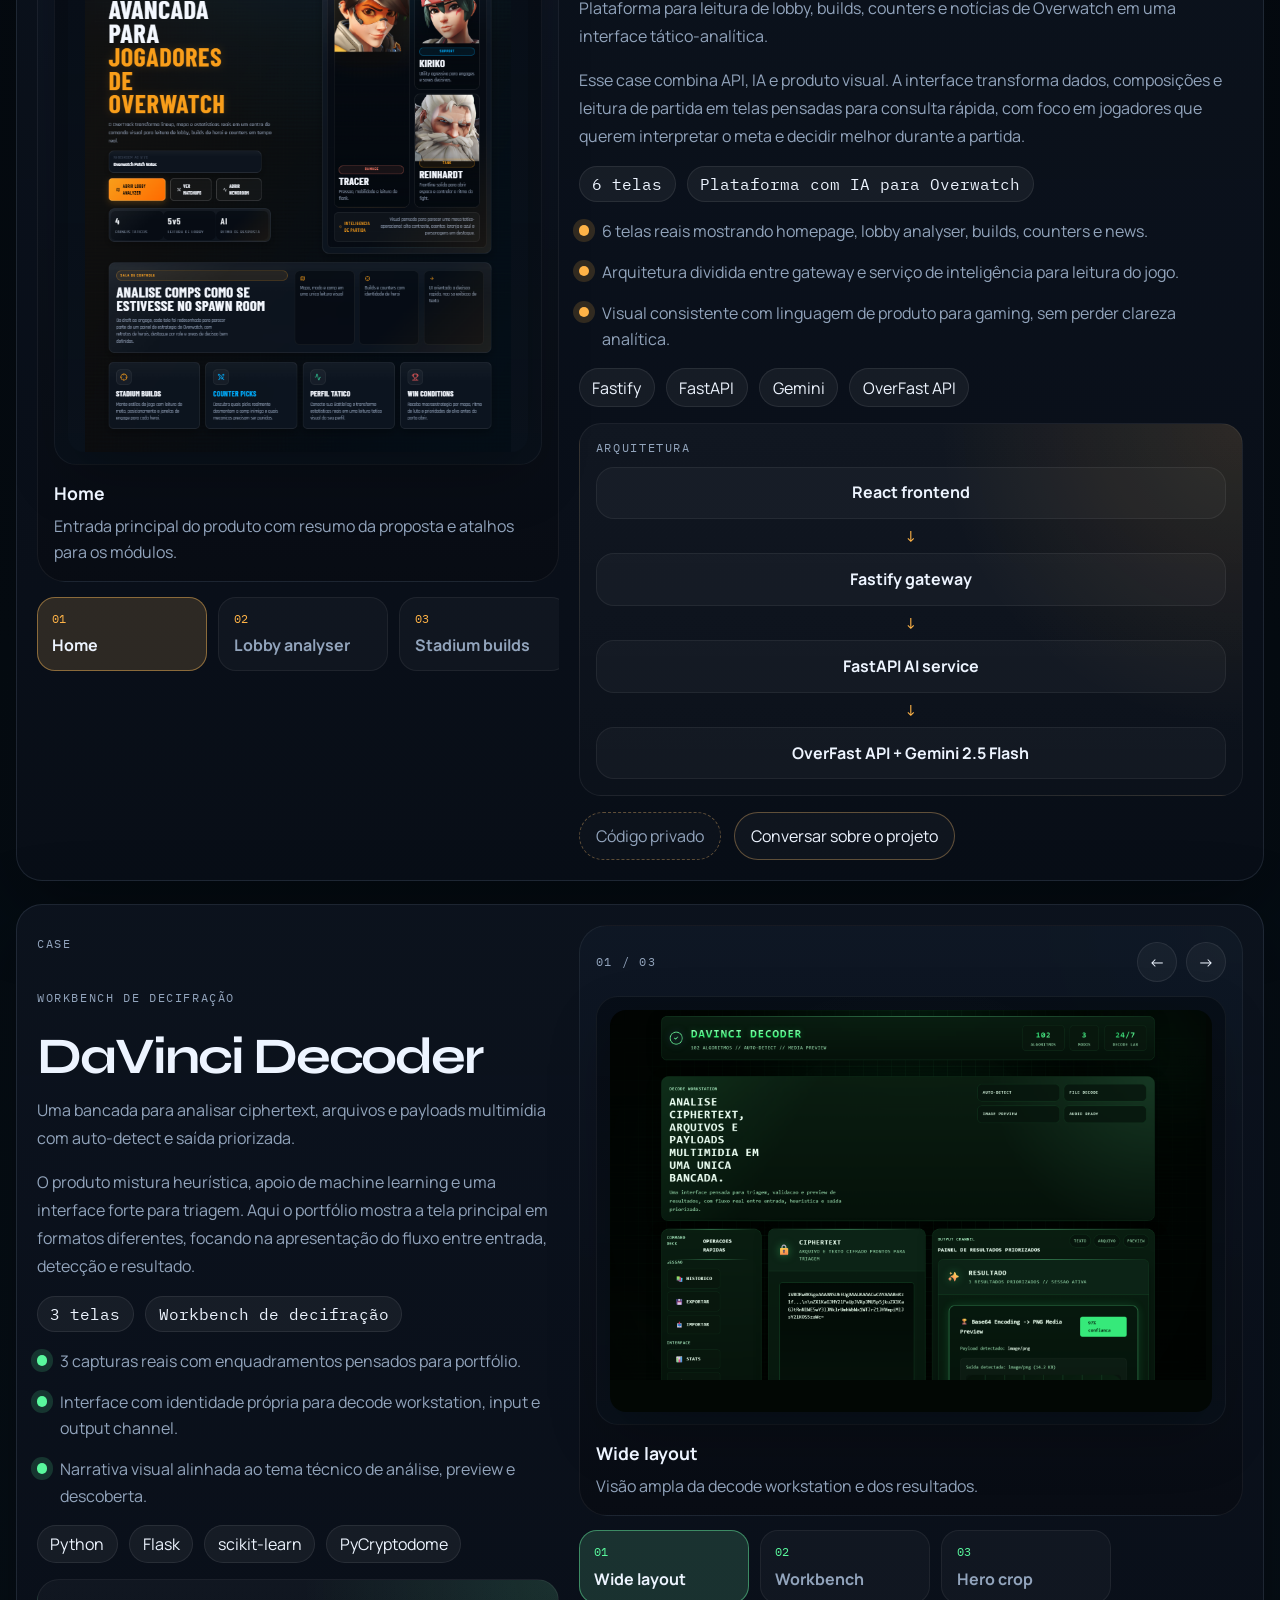
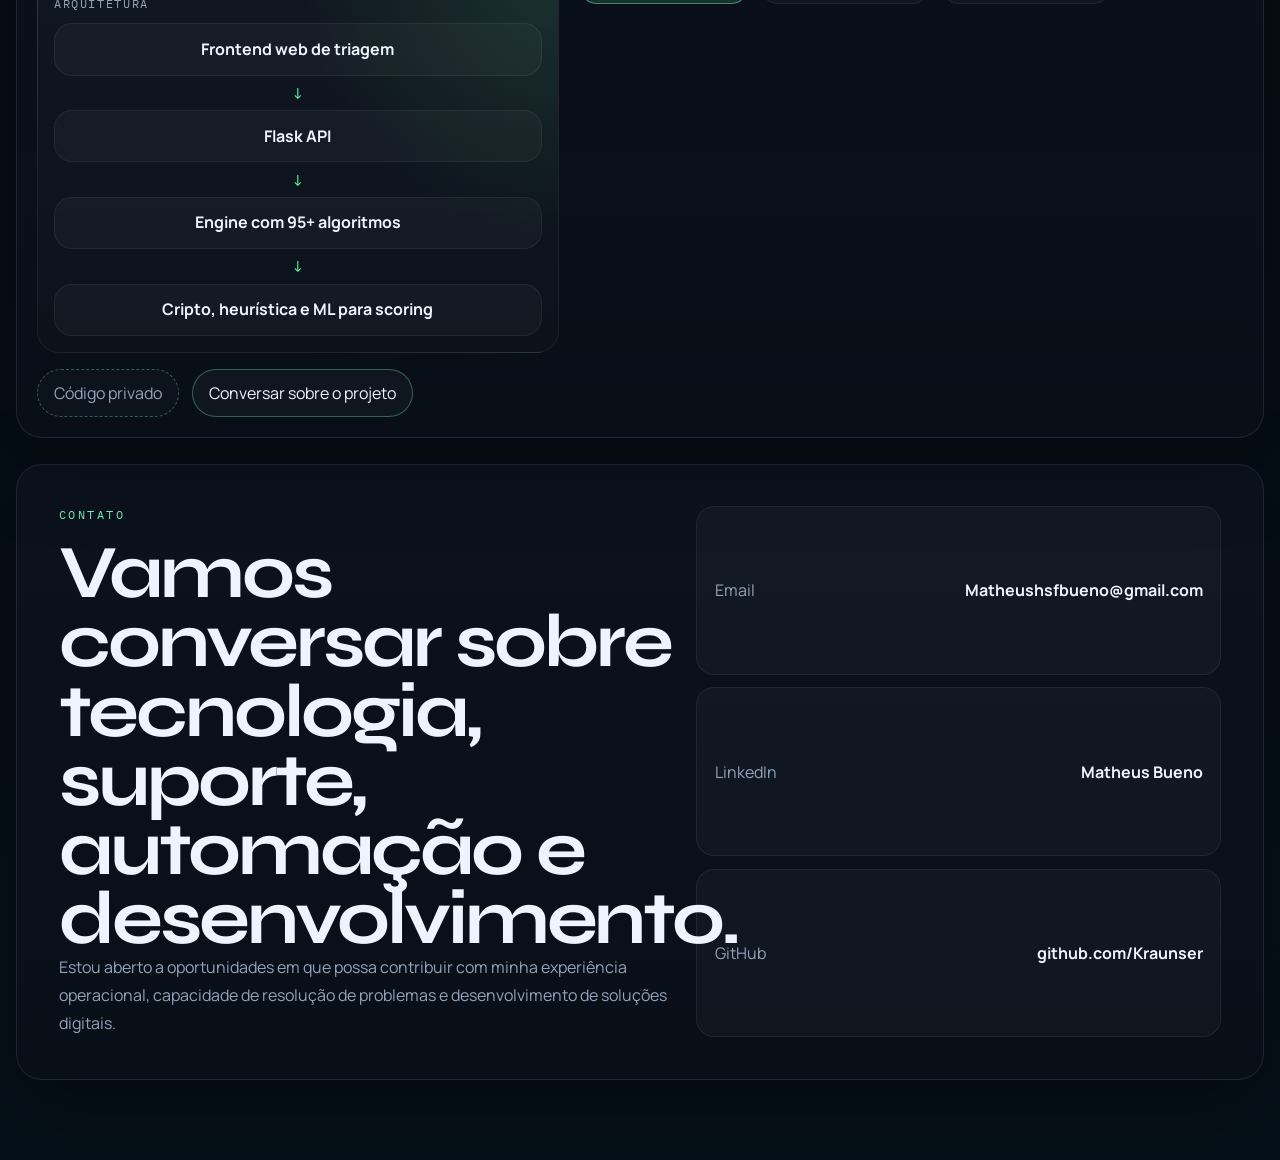
==== commit b2f5b889: "Atualiza posicionamento do portfólio e galeria do VTT" ====
--- a/Portfólio_Matheus_Bueno.html
+++ b/Portfólio_Matheus_Bueno.html
@@ -6,14 +6,14 @@
   <meta name="viewport" content="width=device-width, initial-scale=1.0" />
   <title>Portfólio | Matheus Henrique da Silva Figueiredo Bueno</title>
   <meta name="description"
-    content="Portfólio com projetos reais, galerias de produto e experiências em web, IA, automação e produtos full stack." />
+    content="Portfólio de Matheus Bueno com foco em suporte corporativo, automação e desenvolvimento de soluções web." />
   <link rel="icon" type="image/svg+xml" href="./favicon.svg" />
   <link rel="preconnect" href="https://fonts.googleapis.com" />
   <link rel="preconnect" href="https://fonts.gstatic.com" crossorigin />
   <link
     href="https://fonts.googleapis.com/css2?family=IBM+Plex+Mono:wght@400;500&family=Manrope:wght@400;500;600;700;800&family=Syne:wght@500;600;700;800&display=swap"
     rel="stylesheet" />
-  <link rel="stylesheet" href="./styles.css?v=20260527-2" />
+  <link rel="stylesheet" href="./styles.css?v=20260723-1" />
 </head>
 
 <body>
@@ -32,9 +32,9 @@
         <a href="#sobre" data-i18n="navProfile">Perfil</a>
         <a href="#projetos" data-i18n="navProjects">Projetos</a>
         <a href="#contato" data-i18n="navContact">Contato</a>
-        <div class="lang-toggle">
-          <button class="lang-btn is-active" data-lang="pt" onclick="setLanguage('pt')">PT</button>
-          <button class="lang-btn" data-lang="en" onclick="setLanguage('en')">EN</button>
+        <div class="lang-toggle" role="group" aria-label="Selecionar idioma">
+          <button class="lang-btn is-active" type="button" data-lang="pt" aria-pressed="true" onclick="setLanguage('pt')">PT</button>
+          <button class="lang-btn" type="button" data-lang="en" aria-pressed="false" onclick="setLanguage('en')">EN</button>
         </div>
       </nav>
 
@@ -44,15 +44,19 @@
     <main id="home">
       <section class="hero">
         <div class="hero-copy reveal reveal-delay-1">
-          <p class="eyebrow" data-i18n="heroEyebrow">Portfólio 2026</p>
-          <h1 data-field="heroTitle">Desenvolvedor full stack focado em produtos web, automação e plataformas com IA.</h1>
+          <p class="eyebrow" data-i18n="heroEyebrow">Tecnologia aplicada à operação</p>
+          <h1 data-field="heroTitle">Profissional de TI focado em suporte, automação e desenvolvimento de soluções web.</h1>
           <p class="hero-text" data-field="headline">
-            Eu desenvolvo sistemas, plataformas e ferramentas que resolvem
-            problemas reais usando web, automação e IA.
+            Atuo com suporte corporativo e infraestrutura local, resolvendo incidentes,
+            apoiando usuários e contribuindo para a continuidade da operação.
+          </p>
+          <p class="hero-text hero-text-secondary" data-field="headlineSecondary">
+            Também desenvolvo sistemas, plataformas e automações que transformam
+            problemas reais em soluções mais organizadas, rastreáveis e eficientes.
           </p>
 
           <div class="hero-actions">
-            <a class="button button-primary" href="#projetos" data-i18n="btnViewProjects">Ver projetos</a>
+            <a class="button button-primary" href="#gestao-ti" data-i18n="btnViewProjects">Ver Portal de Gestão de T.I.</a>
             <a class="button button-secondary" href="#contato" data-i18n="btnContact">Falar comigo</a>
           </div>
 
@@ -62,18 +66,18 @@
         <aside class="hero-spotlight reveal reveal-delay-2" id="hero-spotlight">
           <div class="spotlight-head">
             <span class="spotlight-label" data-i18n="spotlightCase">Case em foco</span>
-            <span class="spotlight-count" id="featured-count">00 telas</span>
+            <span class="spotlight-count" id="featured-count">17 telas</span>
           </div>
 
           <div class="spotlight-frame">
-            <img id="featured-image" src="./assets/gestao-ti/10-admin-dashboard.png"
-              alt="Preview do projeto em destaque" />
+            <img id="featured-image" src="./assets/gestao-ti/04-tickets-list.png"
+              alt="Fila principal de chamados do Portal de Gestão de T.I." />
           </div>
 
-          <p class="spotlight-category" id="featured-category">Sistema web</p>
-          <h2 id="featured-title" data-i18n="featuredProject">Projeto em destaque</h2>
+          <p class="spotlight-category" id="featured-category">Sistema web corporativo</p>
+          <h2 id="featured-title">Portal de Gestão de T.I.</h2>
           <p class="spotlight-text" id="featured-description">
-            Descrição do projeto em destaque.
+            Portal de gestão de T.I. com chamados, ativos, inventário, administração e utilitários internos na mesma experiência.
           </p>
 
           <div class="featured-tags" id="featured-tags"></div>
@@ -87,17 +91,28 @@
       <section class="section" id="sobre">
         <div class="section-heading">
           <p class="eyebrow" data-i18n="profileEyebrow">Perfil</p>
-          <h2 data-i18n="profileTitle">Código, design de interface e narrativa visual trabalhando juntos.</h2>
+          <h2 data-i18n="profileTitle">Experiência operacional com desenvolvimento aplicado.</h2>
         </div>
 
         <div class="bento-grid">
           <article class="bento-card bento-story">
             <span class="bento-label" data-i18n="bentoSummary">Resumo</span>
-            <p class="bento-text" data-field="about">
-              Atuo entre desenvolvimento, design de interface e automação para
-              transformar projetos em entregas mais sólidas e mais
-              apresentáveis.
-            </p>
+            <div class="bento-copy" id="about-copy">
+              <p class="bento-text">
+                Minha experiência profissional está concentrada em suporte de TI,
+                atendimento N1/N2, Windows, Microsoft 365, Active Directory, redes,
+                ativos e ambientes industriais.
+              </p>
+              <p class="bento-text">
+                Em paralelo, estudo e desenvolvo projetos pessoais utilizando tecnologias
+                como React, Next.js, TypeScript, Python, FastAPI, PostgreSQL e Docker.
+              </p>
+              <p class="bento-text">
+                Meu objetivo é unir conhecimento operacional e desenvolvimento para criar
+                soluções que façam sentido no uso diário, não apenas aplicações
+                tecnicamente interessantes.
+              </p>
+            </div>
           </article>
 
           <article class="bento-card">
@@ -134,10 +149,11 @@
         <div class="contact-panel">
           <div class="contact-copy">
             <p class="eyebrow" data-i18n="contactEyebrow">Contato</p>
-            <h2 data-i18n="contactTitle">Vamos conversar sobre software, produto e oportunidades.</h2>
+            <h2 data-i18n="contactTitle">Vamos conversar sobre tecnologia, suporte, automação e desenvolvimento.</h2>
             <p class="contact-text" data-i18n="contactIntro">
-              Se você quer conversar sobre projetos, engenharia de software ou
-              oportunidades como desenvolvedor, pode me chamar.
+              Estou aberto a oportunidades em que possa contribuir com minha experiência
+              operacional, capacidade de resolução de problemas e desenvolvimento de
+              soluções digitais.
             </p>
           </div>
 
@@ -147,7 +163,7 @@
     </main>
   </div>
 
-  <script src="./script.js?v=20260527-2"></script>
+  <script src="./script.js?v=20260723-1"></script>
 </body>
 
 </html>
--- a/styles.css
+++ b/styles.css
@@ -196,6 +196,7 @@
 }
 
 .hero-copy {
+  min-width: 0;
   padding: clamp(2rem, 5vw, 4rem);
   border-radius: var(--radius-xl);
 }
@@ -233,8 +234,9 @@
 }
 
 .hero h1 {
-  max-width: 12ch;
-  font-size: clamp(2.9rem, 5.6vw, 4.6rem);
+  max-width: 18ch;
+  font-size: clamp(2.35rem, 3.75vw, 3.35rem);
+  line-height: 0.98;
 }
 
 .hero-text,
@@ -255,6 +257,10 @@
   font-size: 1.06rem;
 }
 
+.hero-text-secondary {
+  margin-top: 0.8rem;
+}
+
 .hero-actions {
   display: flex;
   flex-wrap: wrap;
@@ -472,6 +478,15 @@
 
 .bento-text {
   max-width: 46rem;
+}
+
+.bento-copy {
+  display: grid;
+  gap: 0.9rem;
+}
+
+.bento-copy .bento-text {
+  margin: 0;
 }
 
 .bento-list,
@@ -799,7 +814,13 @@
   display: grid;
   grid-template-columns: minmax(0, 1fr) minmax(300px, 0.85fr);
   gap: 1.2rem;
+  min-width: 0;
   padding: clamp(1.4rem, 4vw, 2.6rem);
+}
+
+.contact-copy,
+.contact-links {
+  min-width: 0;
 }
 
 .contact-links {
@@ -811,6 +832,7 @@
   display: flex;
   justify-content: space-between;
   gap: 1rem;
+  min-width: 0;
   align-items: center;
   padding: 1rem 1.1rem;
   border-radius: 18px;
@@ -820,6 +842,11 @@
 
 .contact-link span {
   color: var(--muted);
+}
+
+.contact-link strong {
+  min-width: 0;
+  overflow-wrap: anywhere;
 }
 
 .reveal {
@@ -997,6 +1024,11 @@
 }
 
 @media (max-width: 520px) {
+  .glow {
+    width: 20rem;
+    height: 20rem;
+  }
+
   .page-shell {
     width: calc(100% - 0.75rem);
     padding-top: 0.75rem;
@@ -1019,7 +1051,8 @@
   }
 
   .hero h1 {
-    font-size: 2.35rem;
+    font-size: 2.05rem;
+    overflow-wrap: anywhere;
   }
 
   .hero-actions,
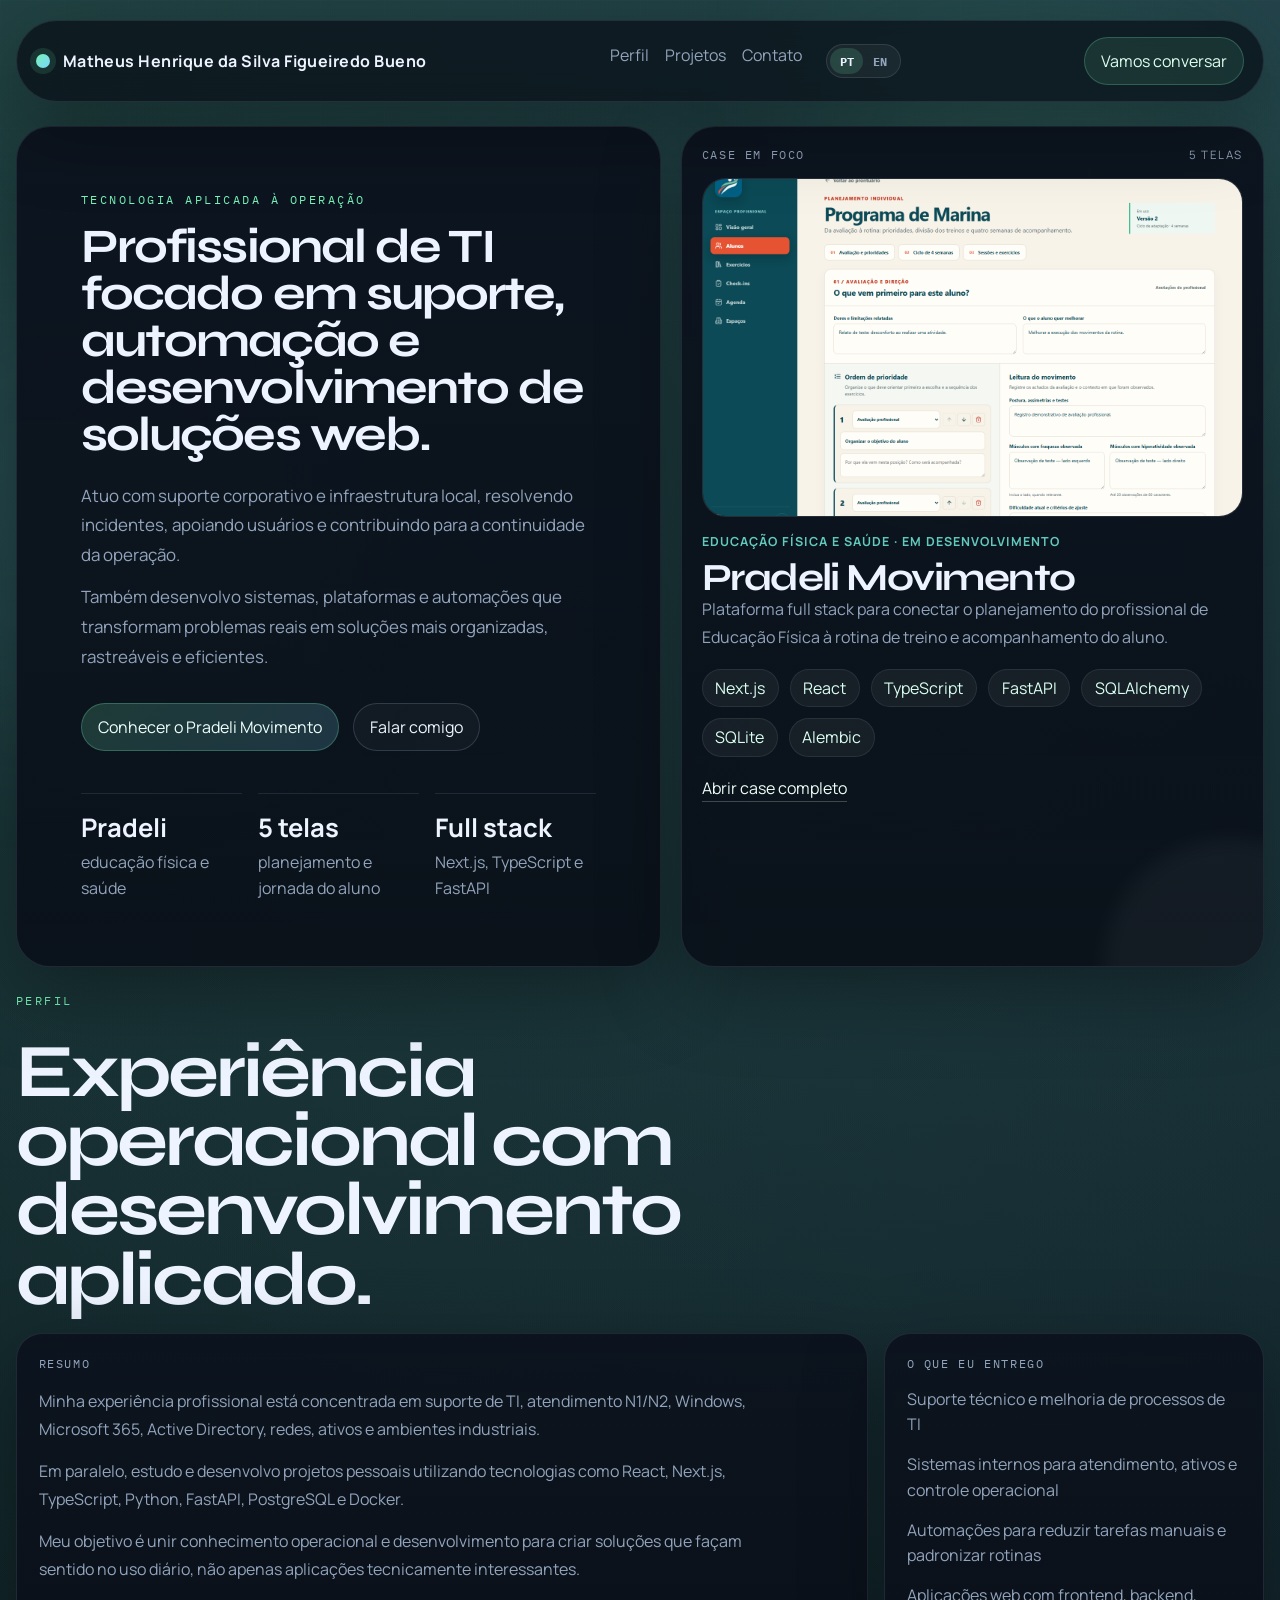
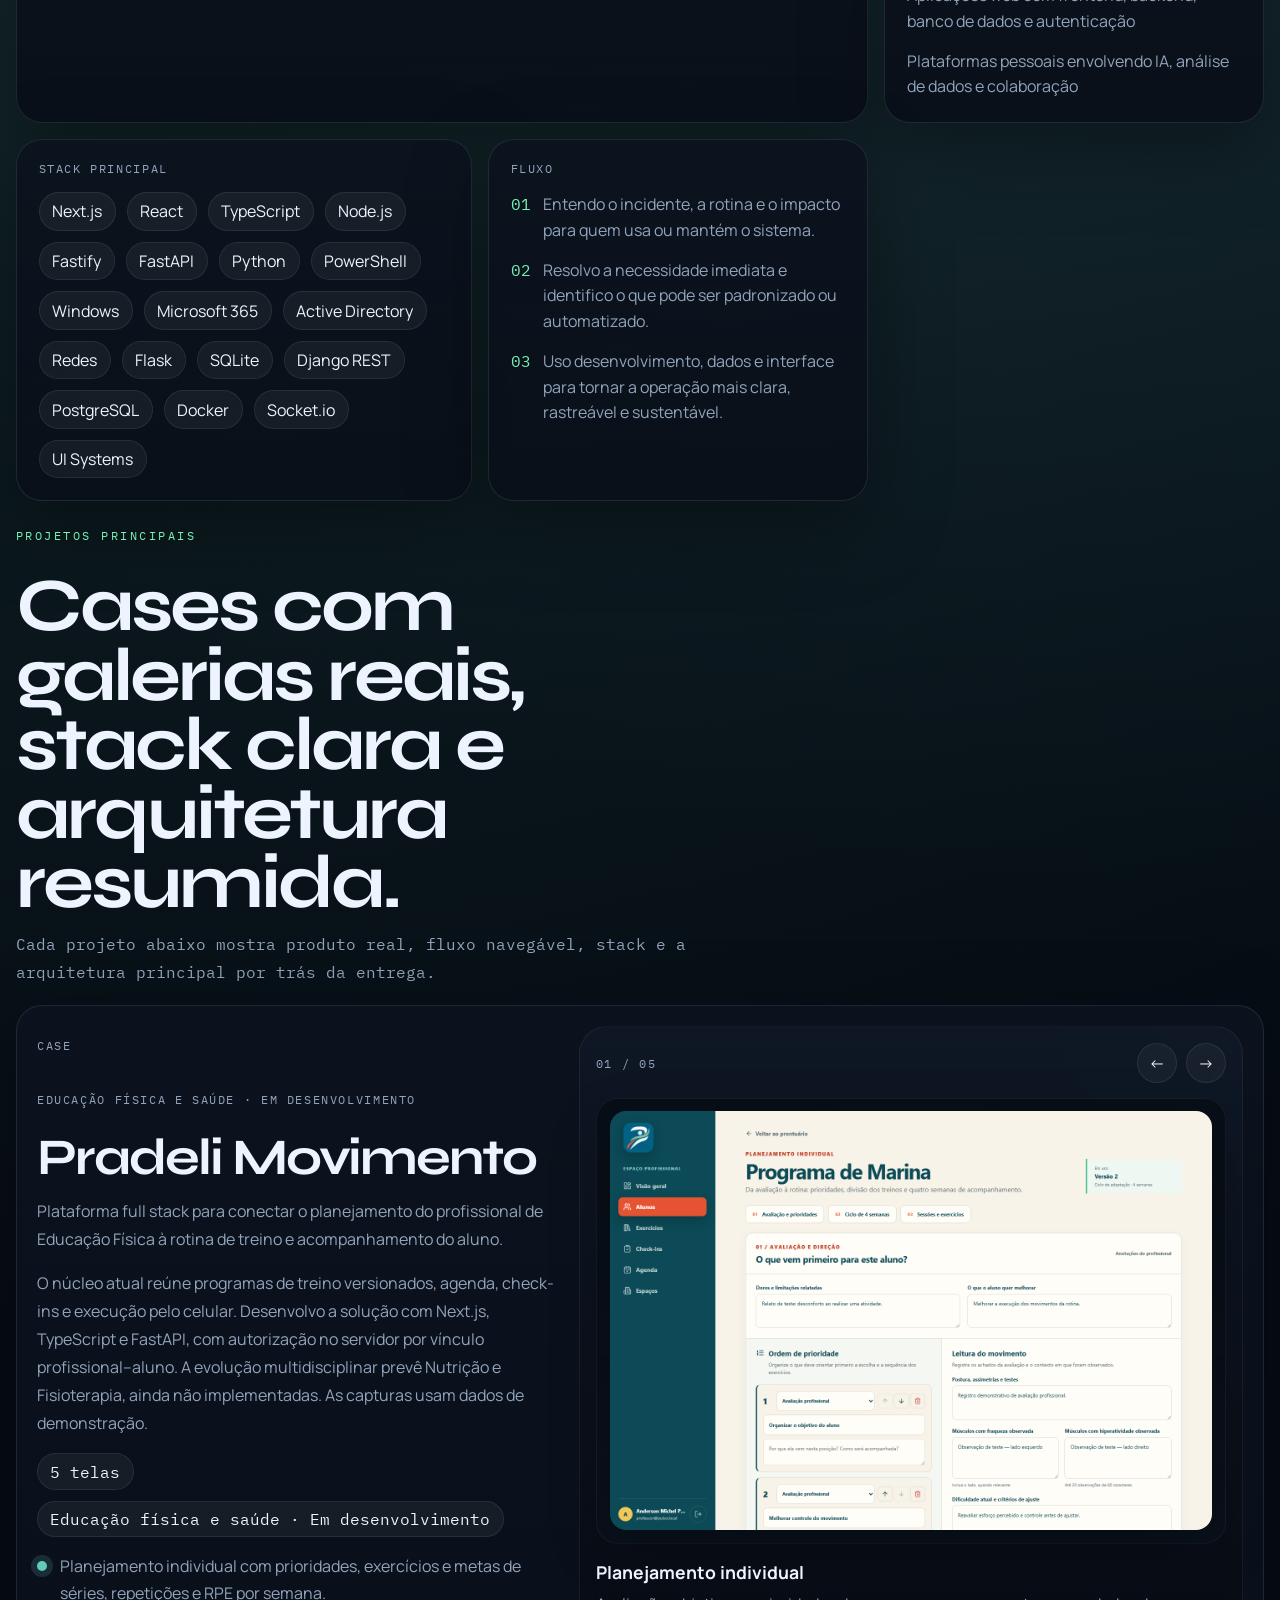
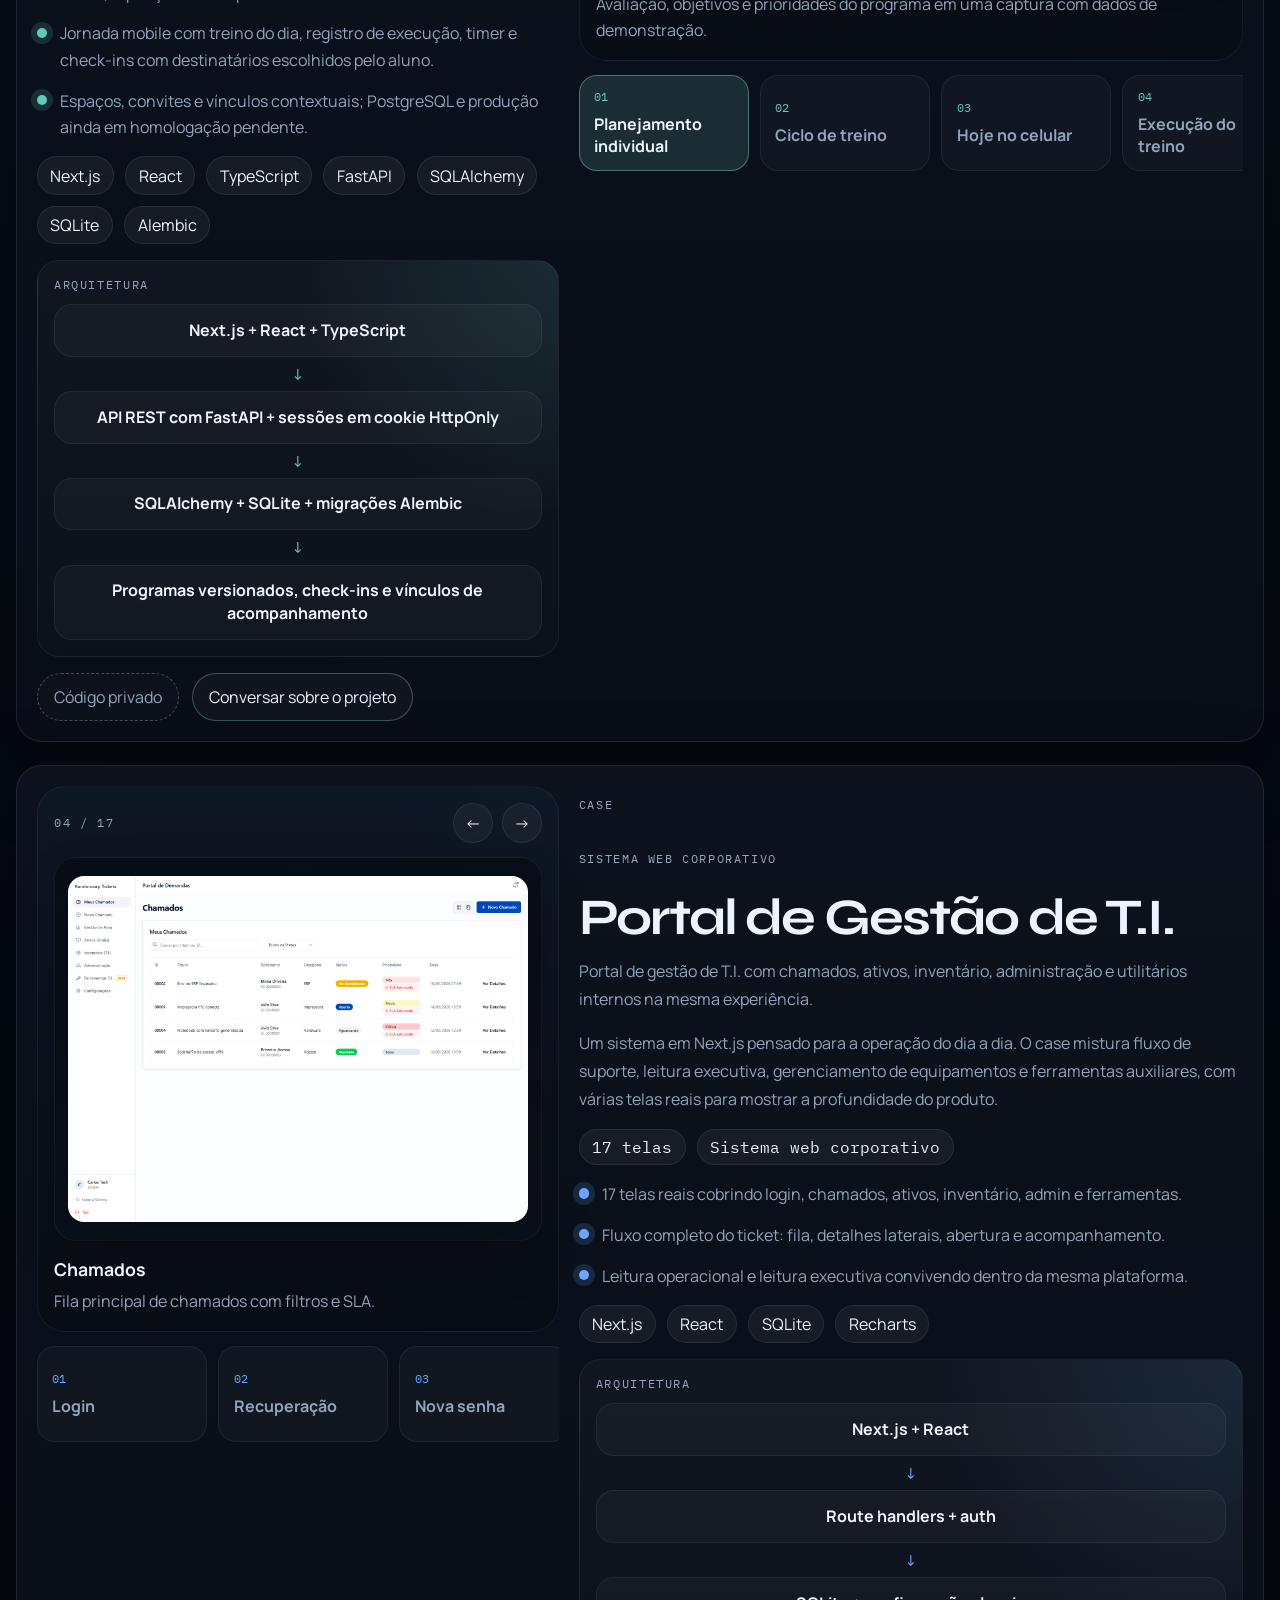
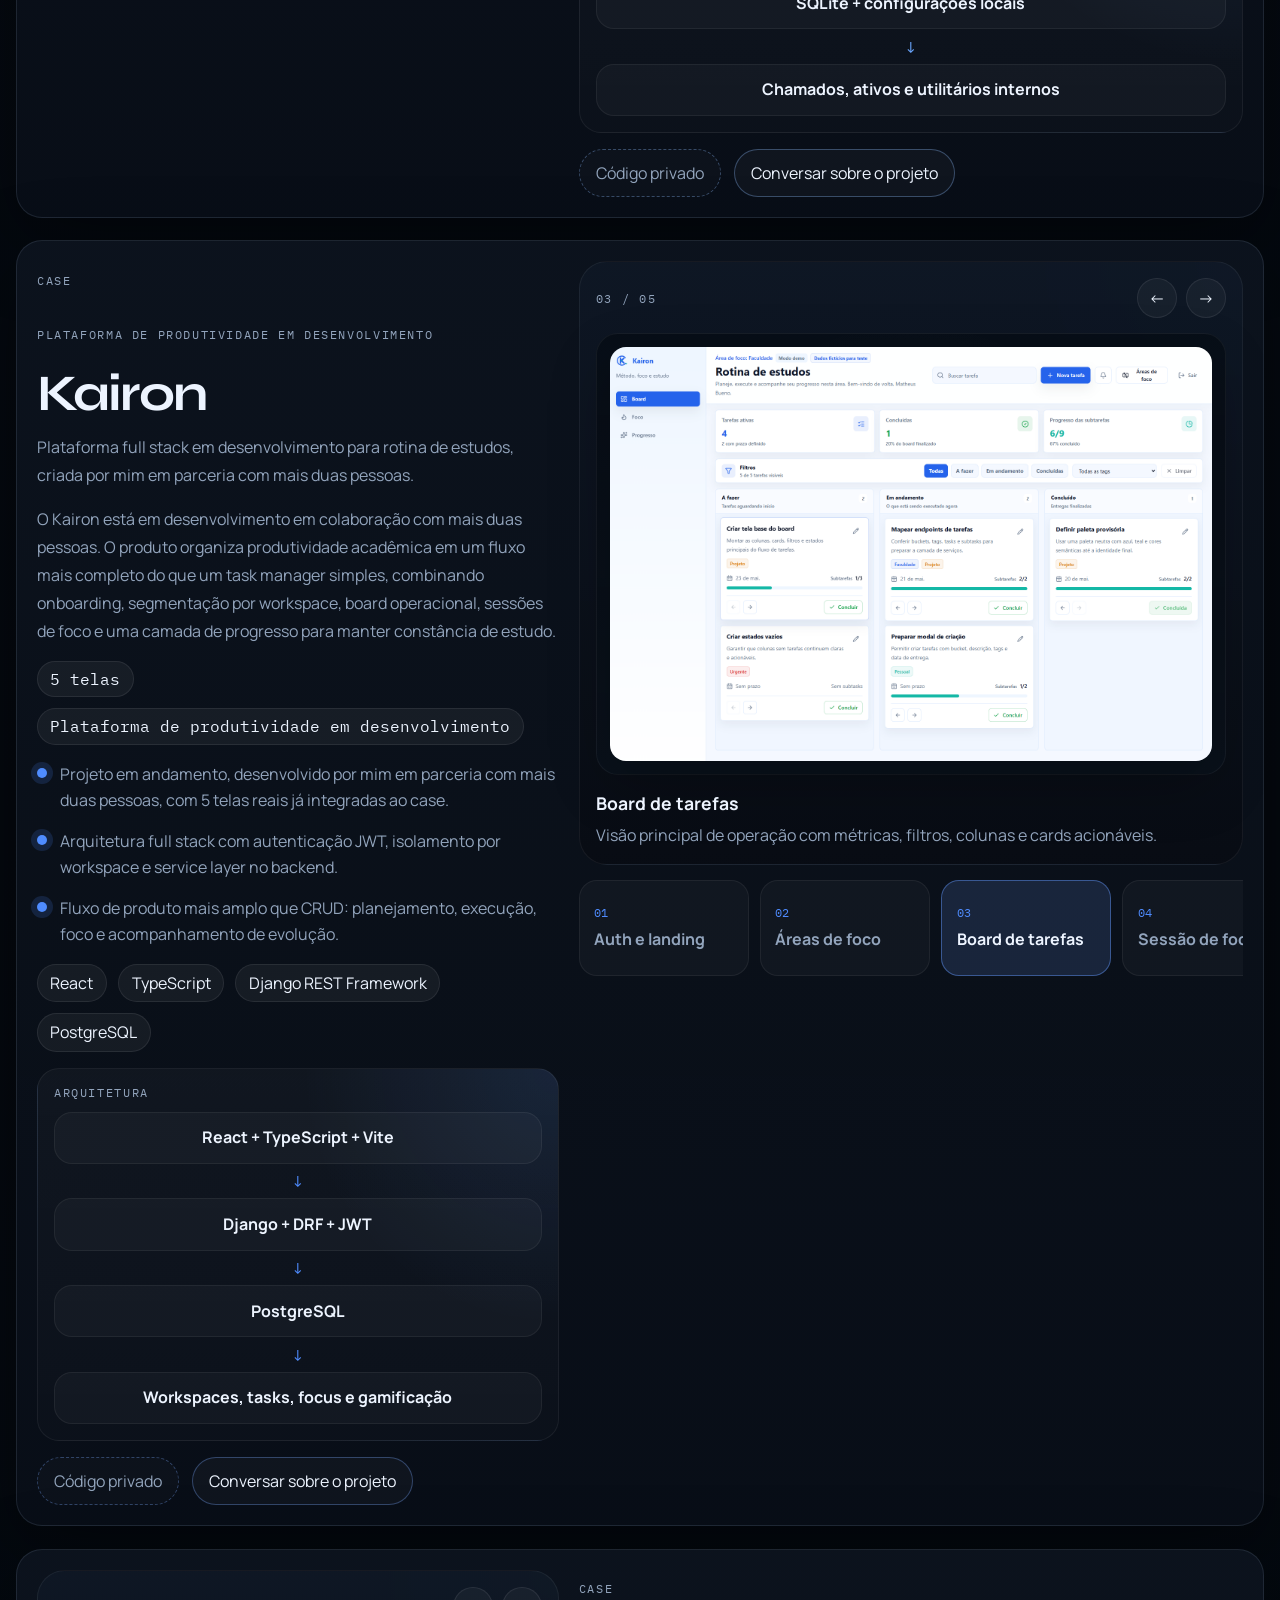
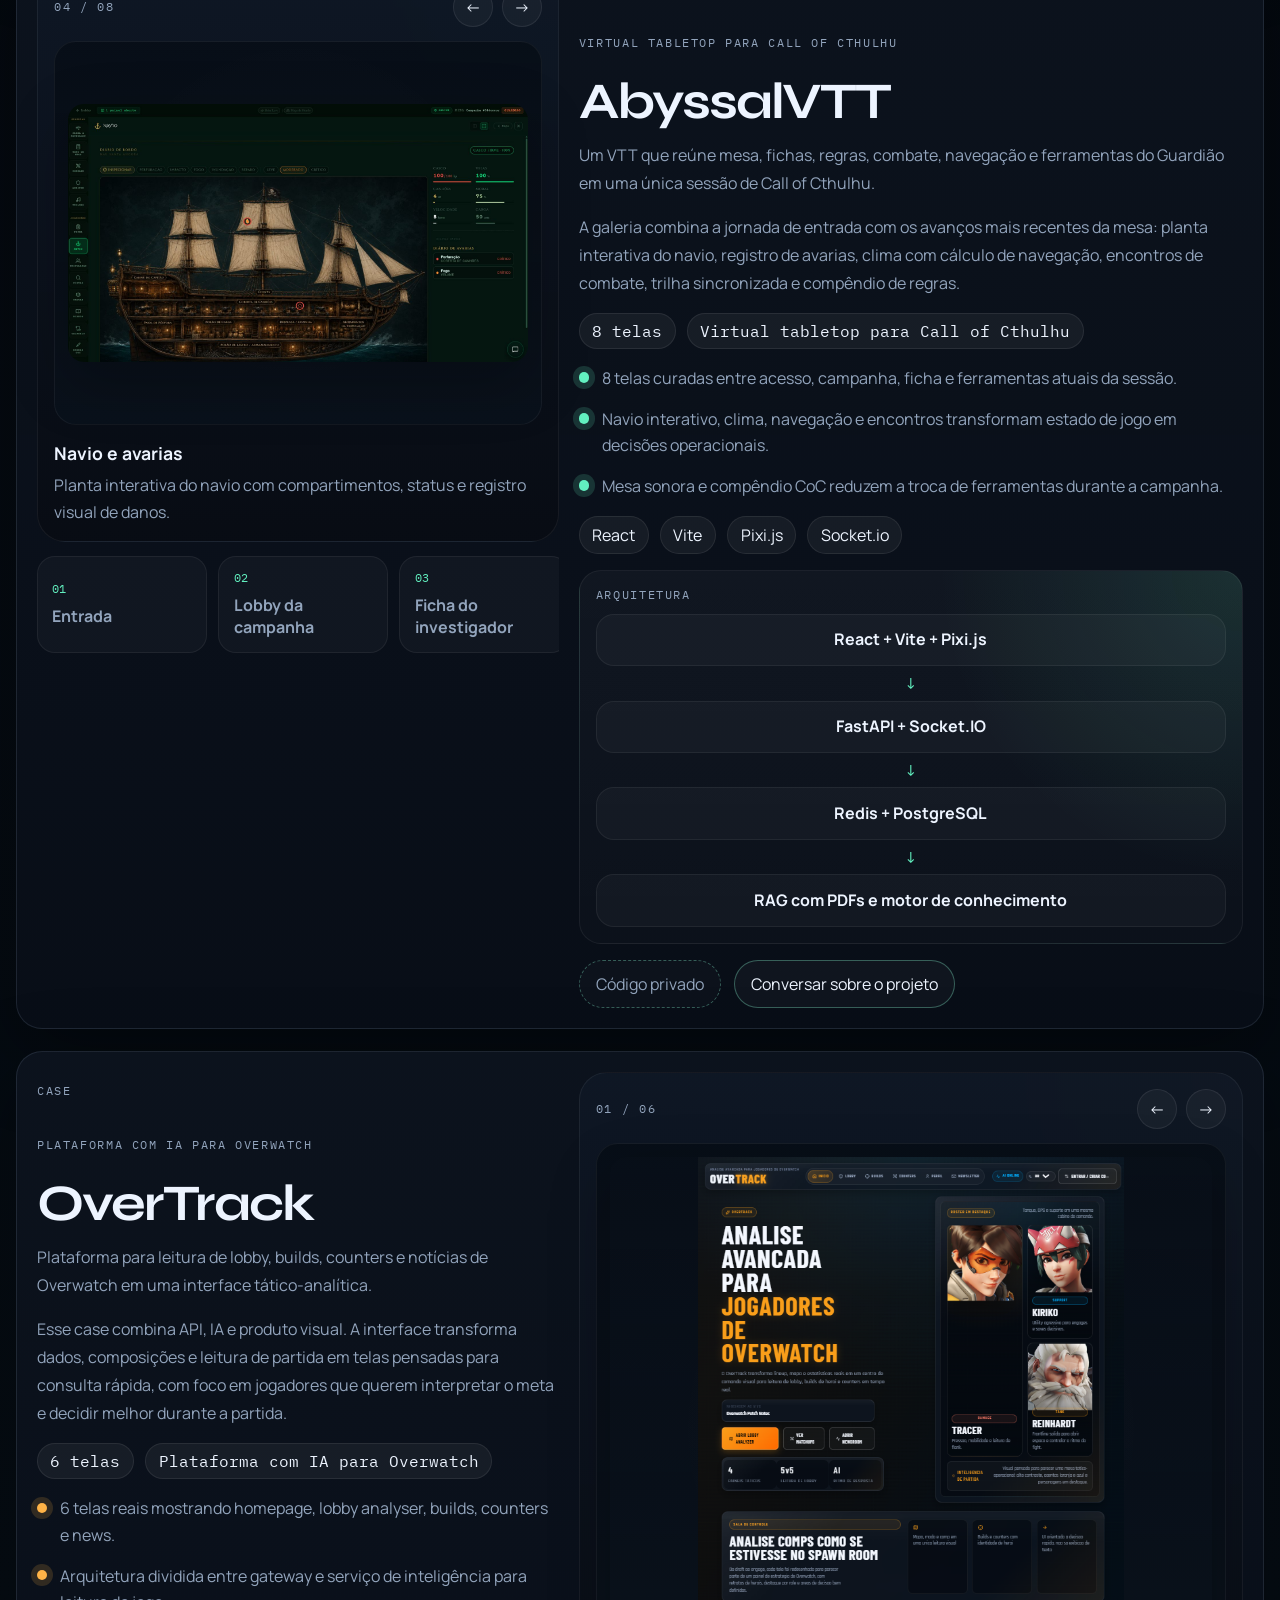
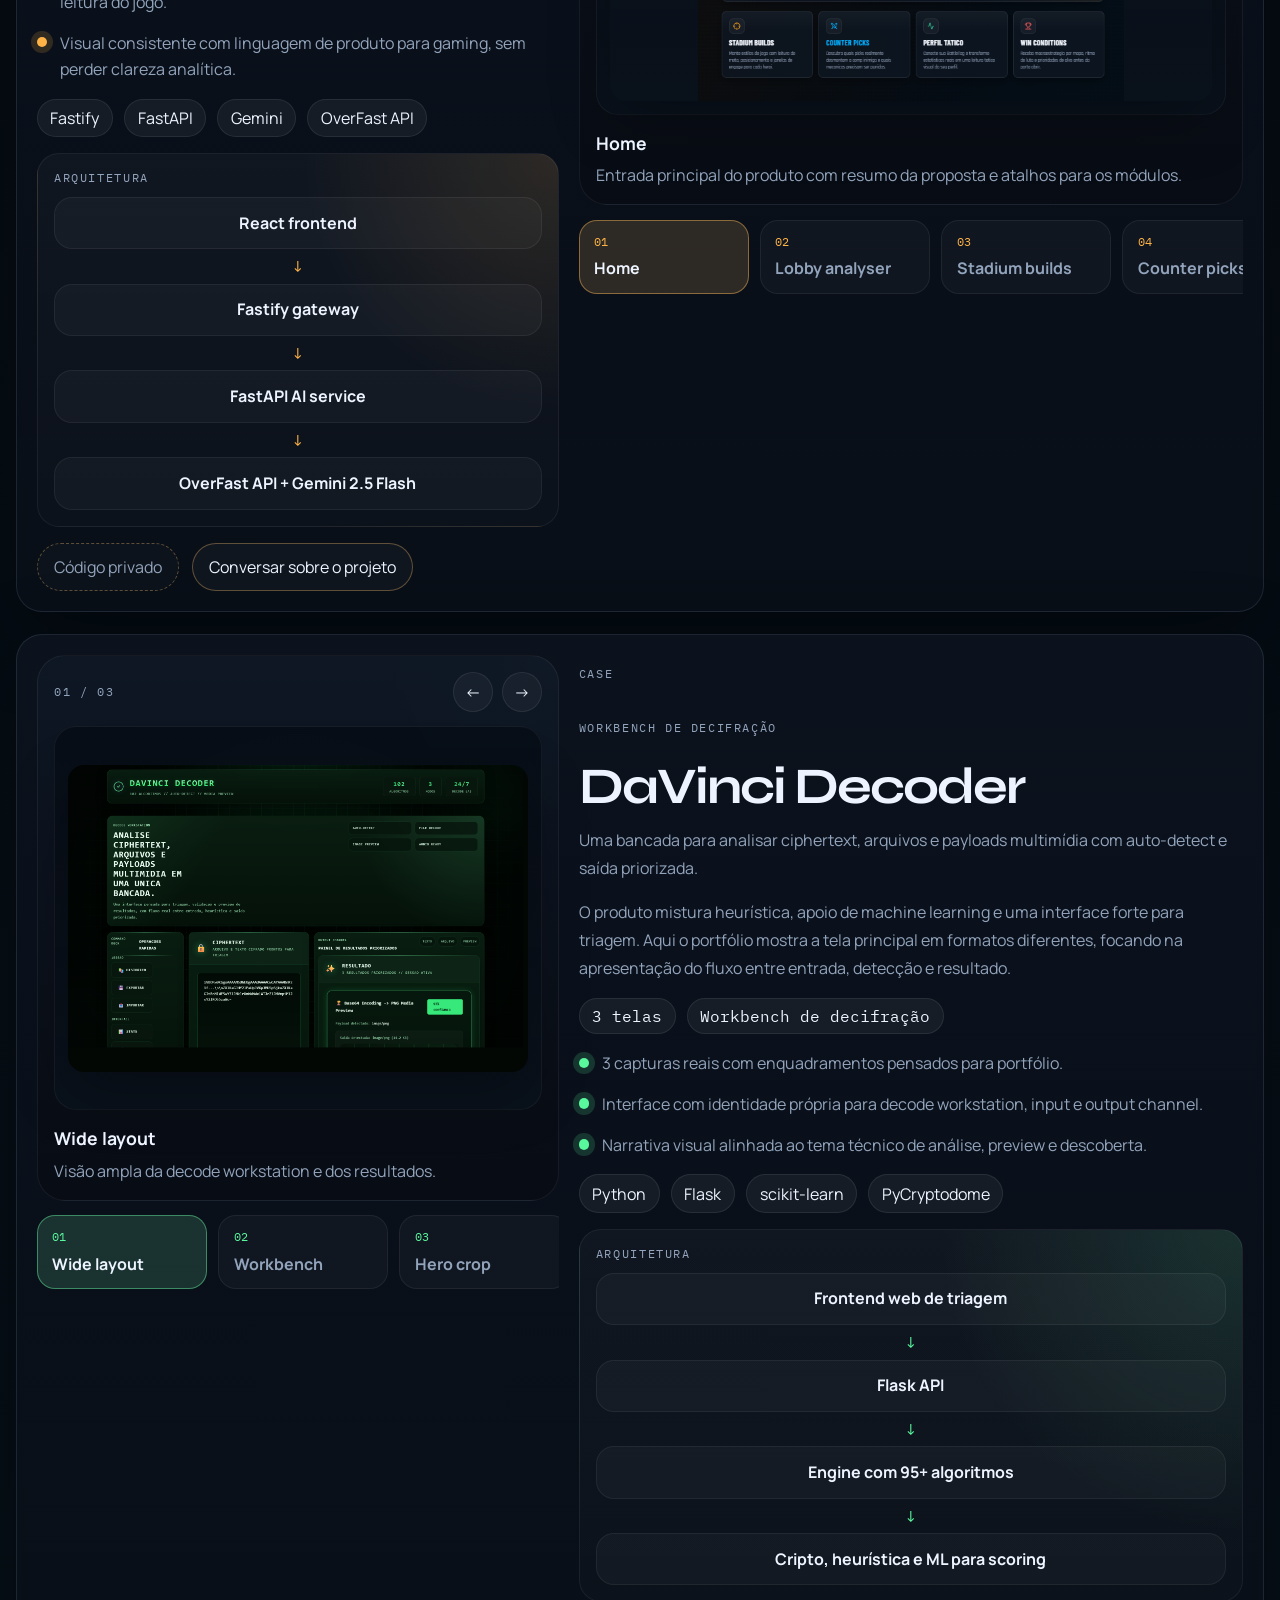
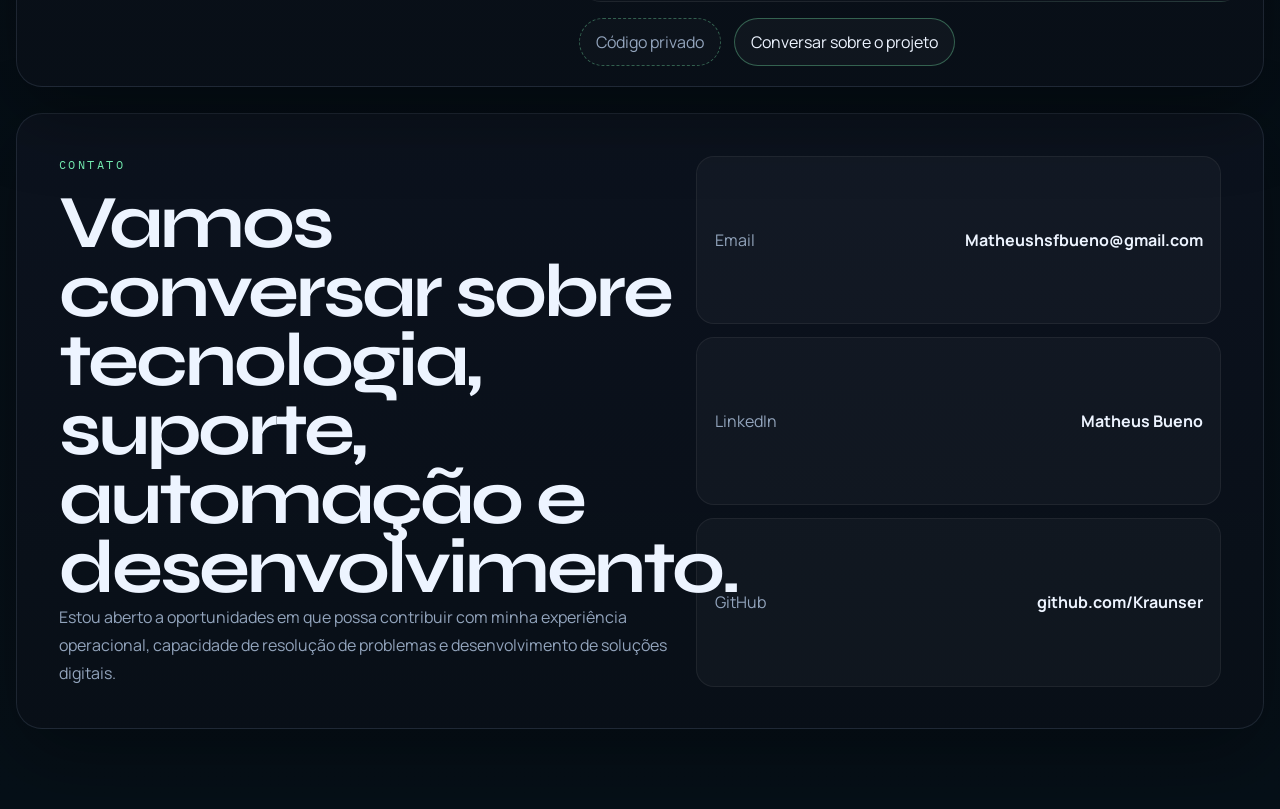
==== commit 11911965: "Destaca Pradeli Movimento no portfólio" ====
--- a/Portfólio_Matheus_Bueno.html
+++ b/Portfólio_Matheus_Bueno.html
@@ -56,7 +56,7 @@
           </p>
 
           <div class="hero-actions">
-            <a class="button button-primary" href="#gestao-ti" data-i18n="btnViewProjects">Ver Portal de Gestão de T.I.</a>
+            <a class="button button-primary" href="#pradeli" data-i18n="btnViewProjects">Conhecer o Pradeli Movimento</a>
             <a class="button button-secondary" href="#contato" data-i18n="btnContact">Falar comigo</a>
           </div>
 
@@ -66,23 +66,23 @@
         <aside class="hero-spotlight reveal reveal-delay-2" id="hero-spotlight">
           <div class="spotlight-head">
             <span class="spotlight-label" data-i18n="spotlightCase">Case em foco</span>
-            <span class="spotlight-count" id="featured-count">17 telas</span>
+            <span class="spotlight-count" id="featured-count">5 telas</span>
           </div>
 
           <div class="spotlight-frame">
-            <img id="featured-image" src="./assets/gestao-ti/04-tickets-list.png"
-              alt="Fila principal de chamados do Portal de Gestão de T.I." />
+            <img id="featured-image" src="./assets/pradeli/01-planning.png"
+              alt="Planejamento individual - Pradeli Movimento" />
           </div>
 
-          <p class="spotlight-category" id="featured-category">Sistema web corporativo</p>
-          <h2 id="featured-title">Portal de Gestão de T.I.</h2>
+          <p class="spotlight-category" id="featured-category">Educação física e saúde · Em desenvolvimento</p>
+          <h2 id="featured-title">Pradeli Movimento</h2>
           <p class="spotlight-text" id="featured-description">
-            Portal de gestão de T.I. com chamados, ativos, inventário, administração e utilitários internos na mesma experiência.
+            Plataforma full stack para conectar o planejamento do profissional de Educação Física à rotina de treino e acompanhamento do aluno.
           </p>
 
           <div class="featured-tags" id="featured-tags"></div>
 
-          <a class="inline-link" id="featured-link" href="#projetos" data-i18n="openCase">
+          <a class="inline-link" id="featured-link" href="#pradeli" data-i18n="openCase">
             Abrir case completo
           </a>
         </aside>
@@ -163,7 +163,7 @@
     </main>
   </div>
 
-  <script src="./script.js?v=20260723-1"></script>
+  <script src="./script.js?v=20261002-pradeli"></script>
 </body>
 
 </html>
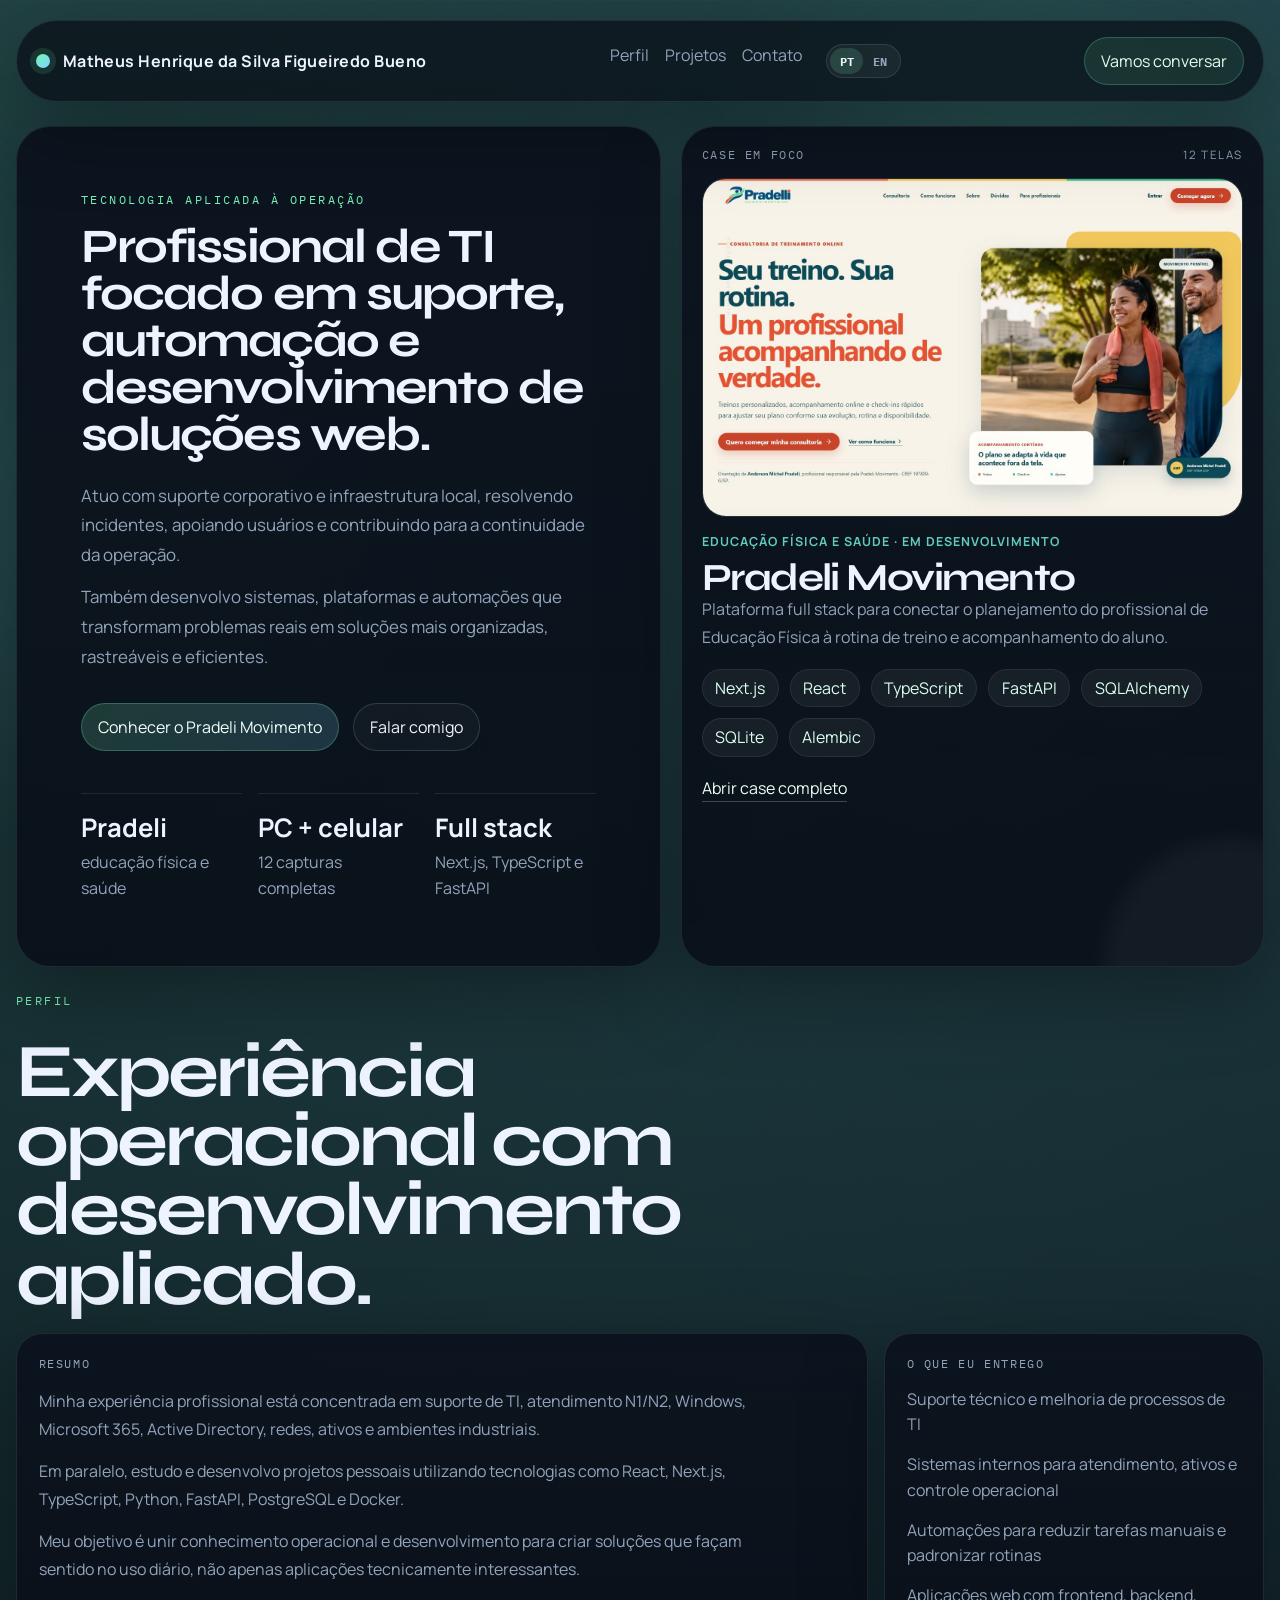
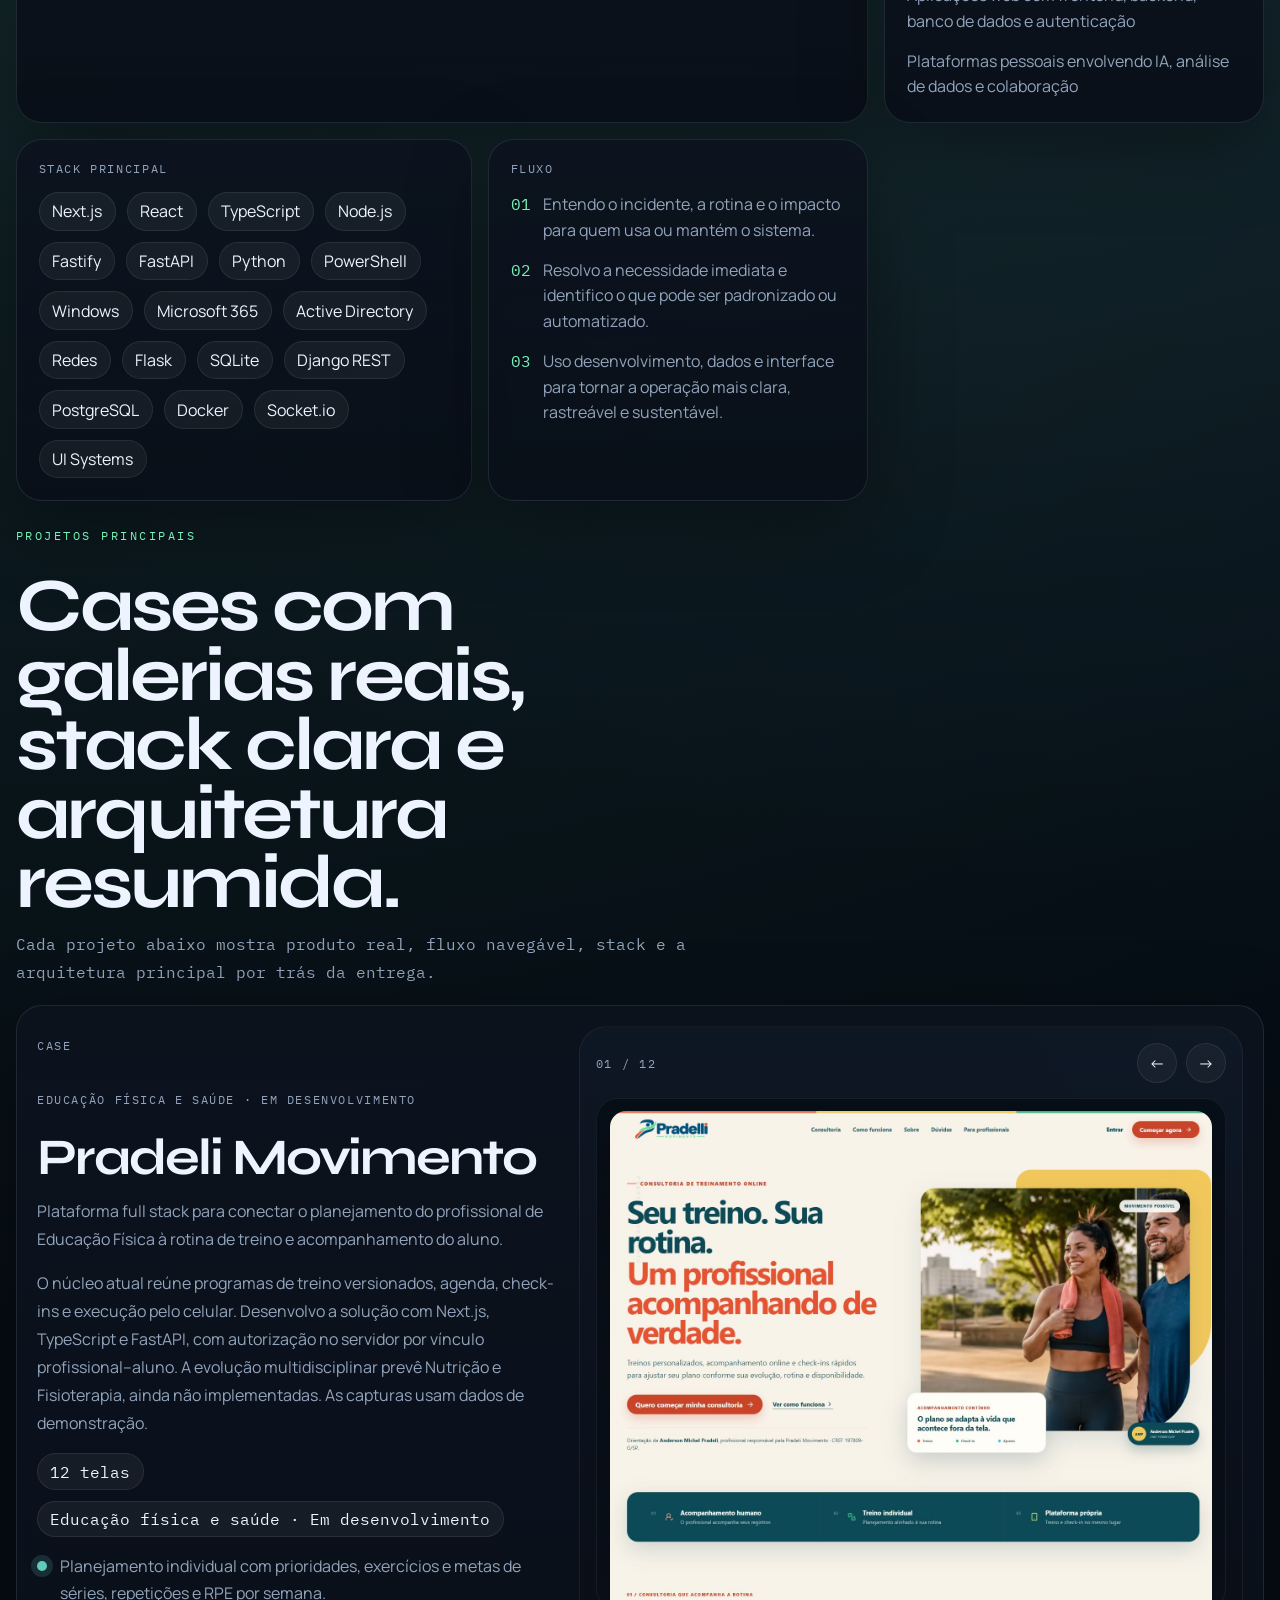
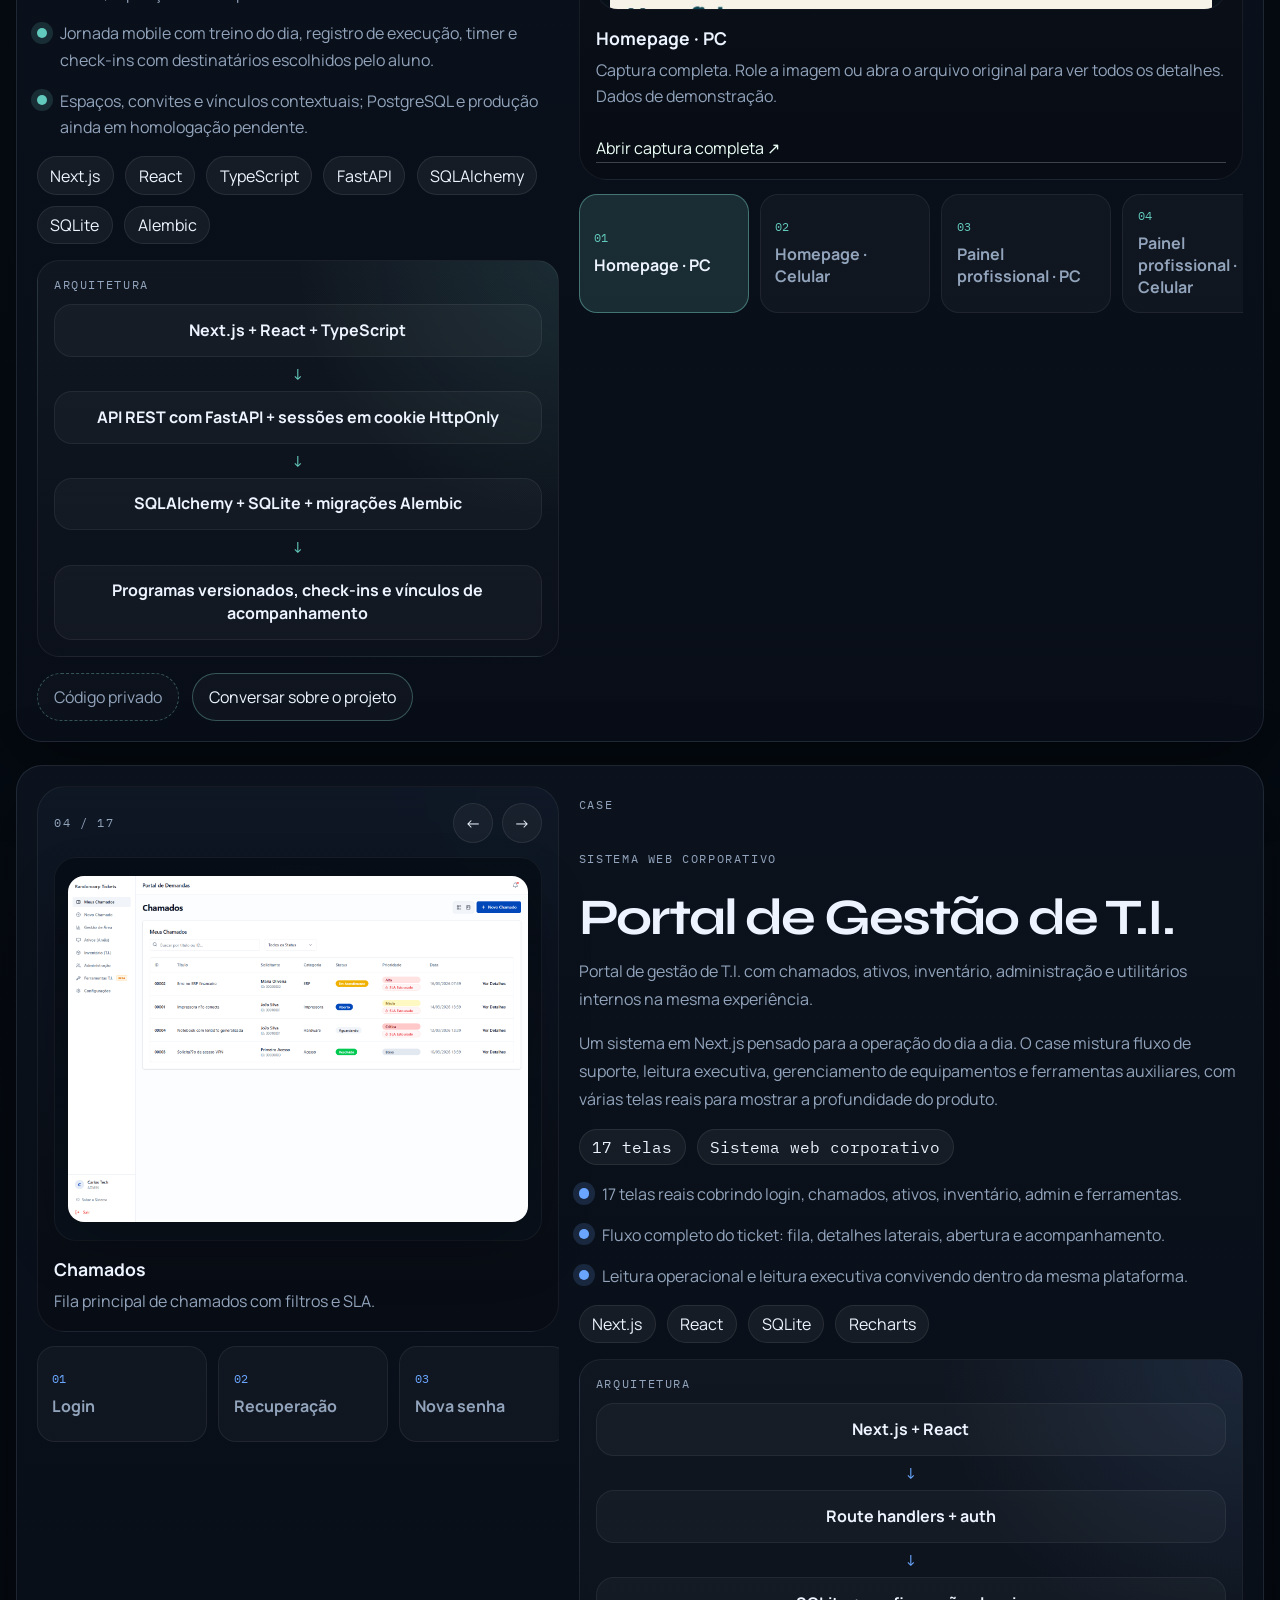
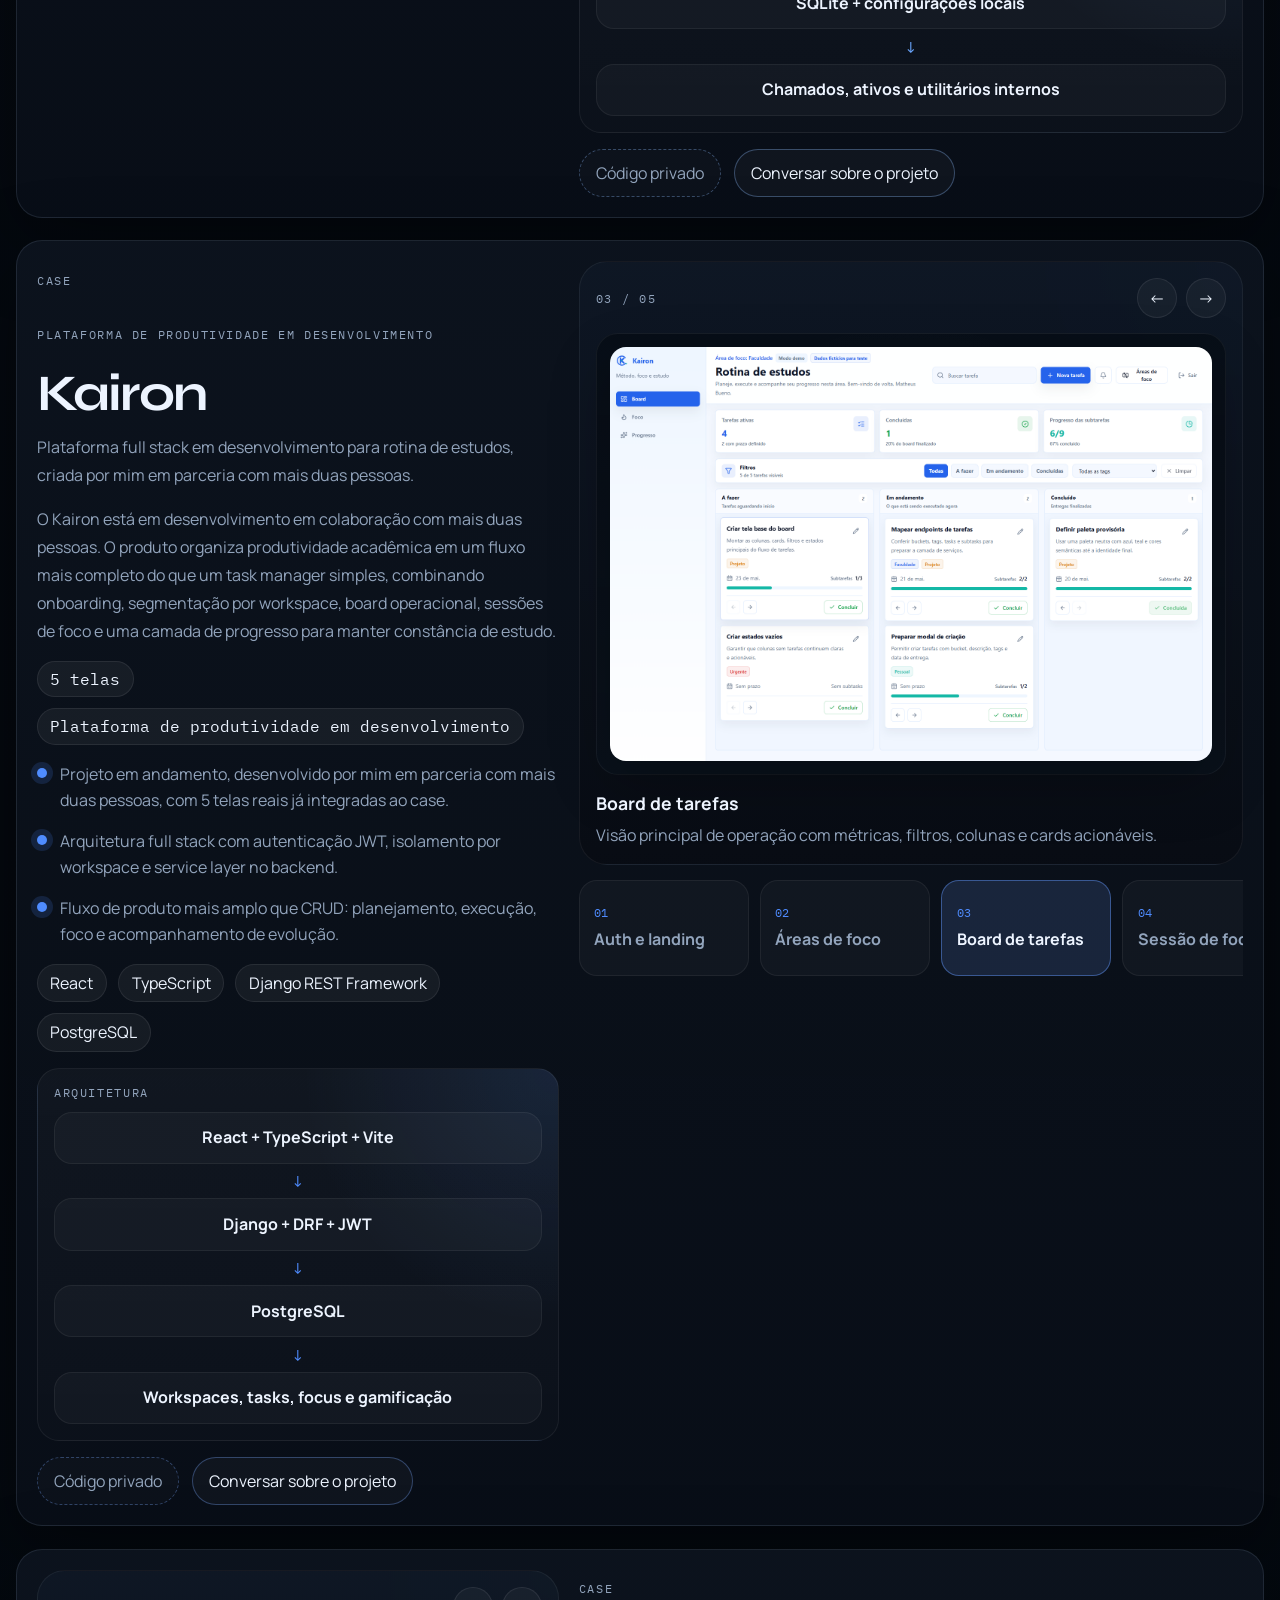
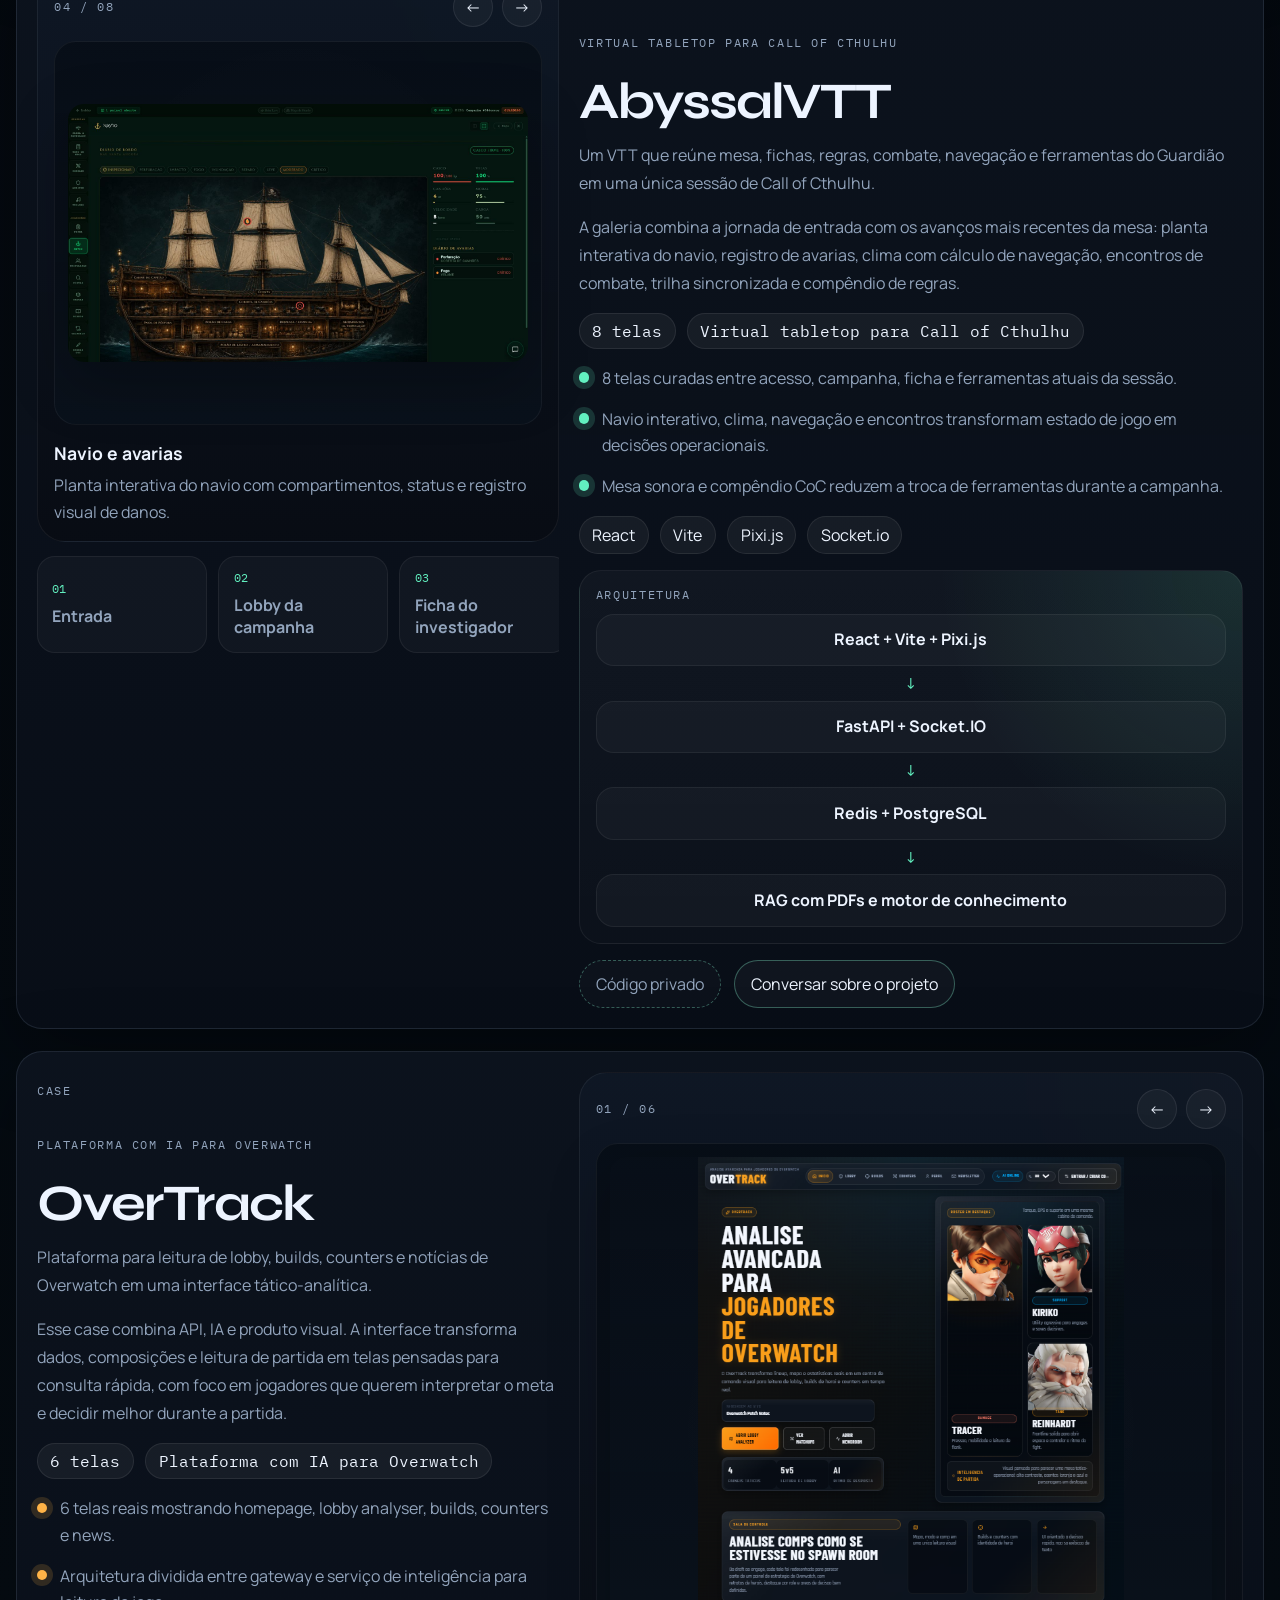
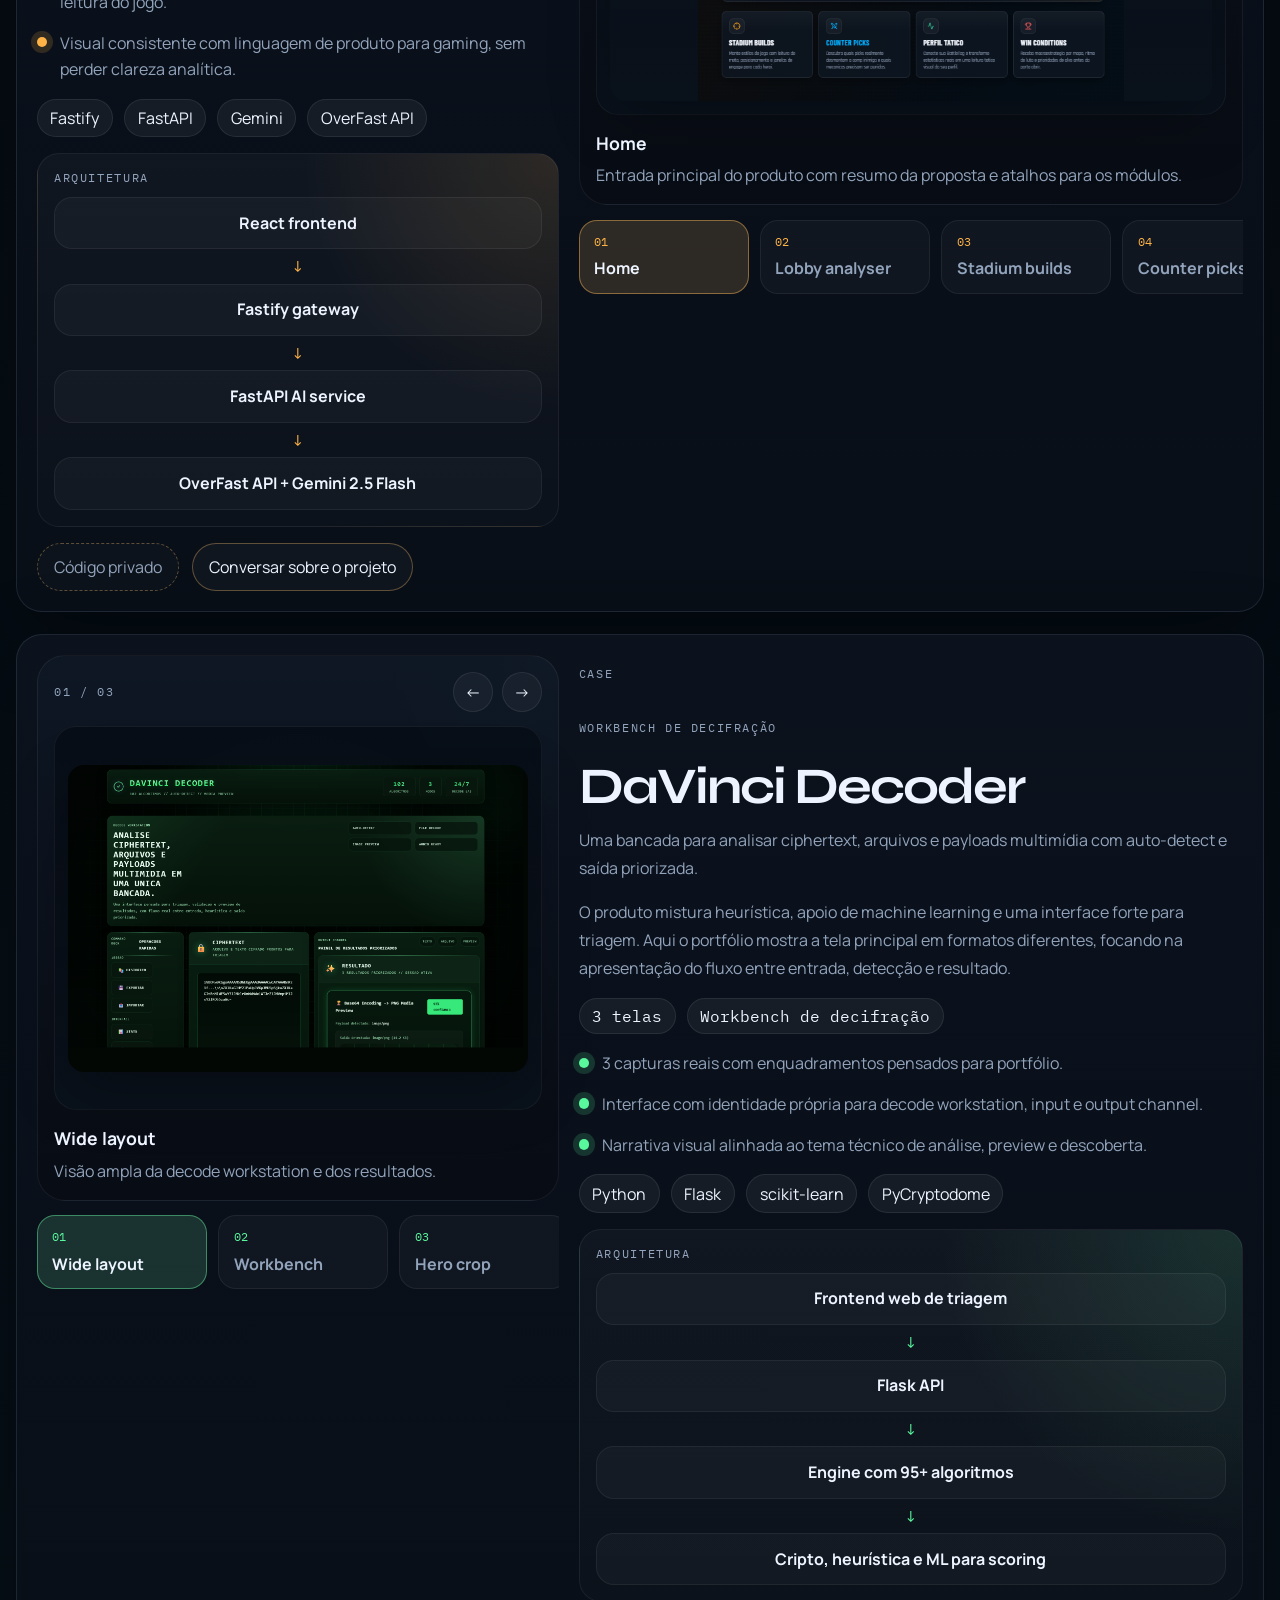
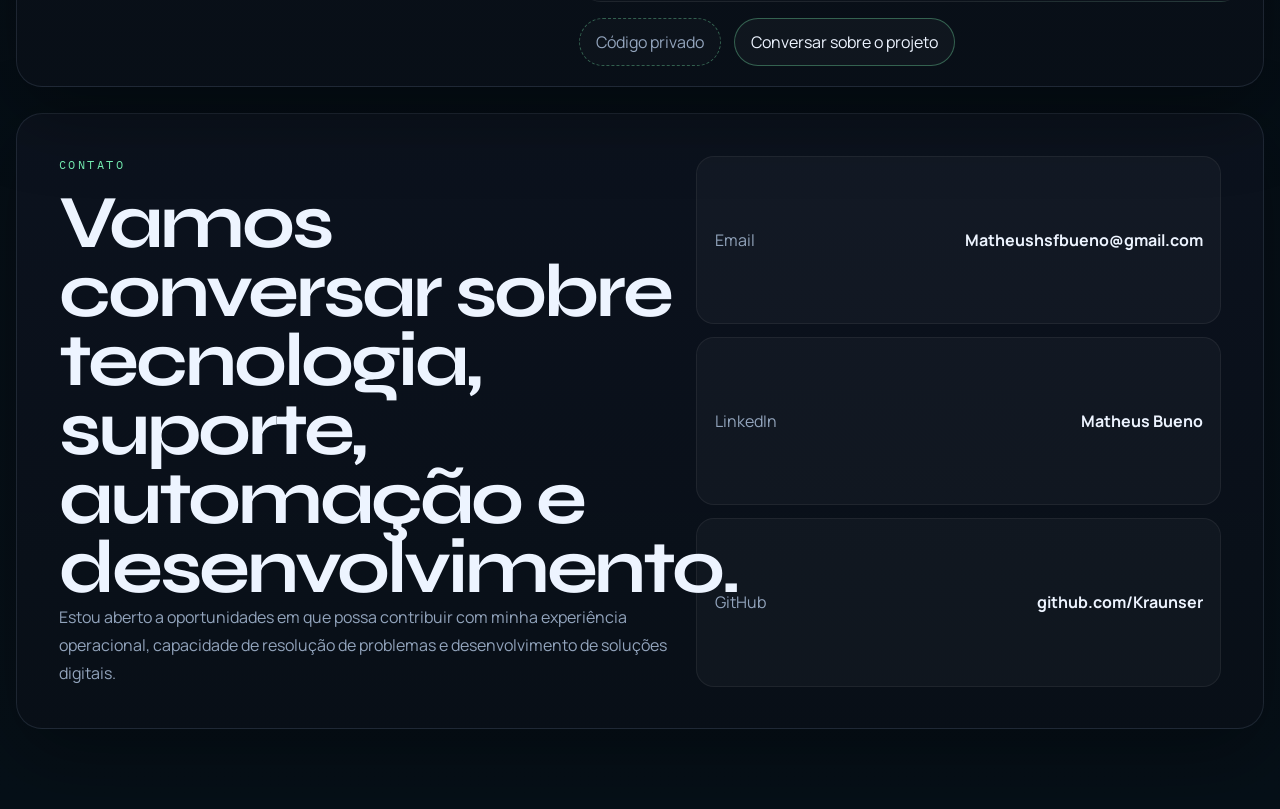
==== commit d5425629: "Atualiza Pradeli com capturas completas desktop e mobile" ====
--- a/Portfólio_Matheus_Bueno.html
+++ b/Portfólio_Matheus_Bueno.html
@@ -13,7 +13,7 @@
   <link
     href="https://fonts.googleapis.com/css2?family=IBM+Plex+Mono:wght@400;500&family=Manrope:wght@400;500;600;700;800&family=Syne:wght@500;600;700;800&display=swap"
     rel="stylesheet" />
-  <link rel="stylesheet" href="./styles.css?v=20260723-1" />
+  <link rel="stylesheet" href="./styles.css?v=20261002-captures" />
 </head>
 
 <body>
@@ -66,12 +66,12 @@
         <aside class="hero-spotlight reveal reveal-delay-2" id="hero-spotlight">
           <div class="spotlight-head">
             <span class="spotlight-label" data-i18n="spotlightCase">Case em foco</span>
-            <span class="spotlight-count" id="featured-count">5 telas</span>
+            <span class="spotlight-count" id="featured-count">12 telas</span>
           </div>
 
           <div class="spotlight-frame">
-            <img id="featured-image" src="./assets/pradeli/01-planning.png"
-              alt="Planejamento individual - Pradeli Movimento" />
+            <img id="featured-image" src="./assets/pradeli/homepage-desktop.jpg"
+              alt="Homepage · PC - Pradeli Movimento" />
           </div>
 
           <p class="spotlight-category" id="featured-category">Educação física e saúde · Em desenvolvimento</p>
@@ -163,7 +163,7 @@
     </main>
   </div>
 
-  <script src="./script.js?v=20261002-pradeli"></script>
+  <script src="./script.js?v=20261002-captures"></script>
 </body>
 
 </html>
--- a/styles.css
+++ b/styles.css
@@ -366,6 +366,7 @@
 .spotlight-frame img {
   aspect-ratio: 16 / 10;
   object-fit: cover;
+  object-position: top;
 }
 
 .spotlight-category {
@@ -719,6 +720,24 @@
   box-shadow: 0 20px 60px rgba(0, 0, 0, 0.26);
 }
 
+.gallery-full-page .gallery-canvas {
+  display: block;
+  height: 32rem;
+  min-height: 0;
+  overflow: auto;
+}
+
+.gallery-full-page .gallery-image {
+  display: block;
+  height: auto;
+  max-height: none;
+}
+
+.gallery-full-page .gallery-canvas:focus-visible {
+  outline: 2px solid var(--project-accent);
+  outline-offset: 3px;
+}
+
 .gallery-caption {
   display: grid;
   gap: 0.45rem;
